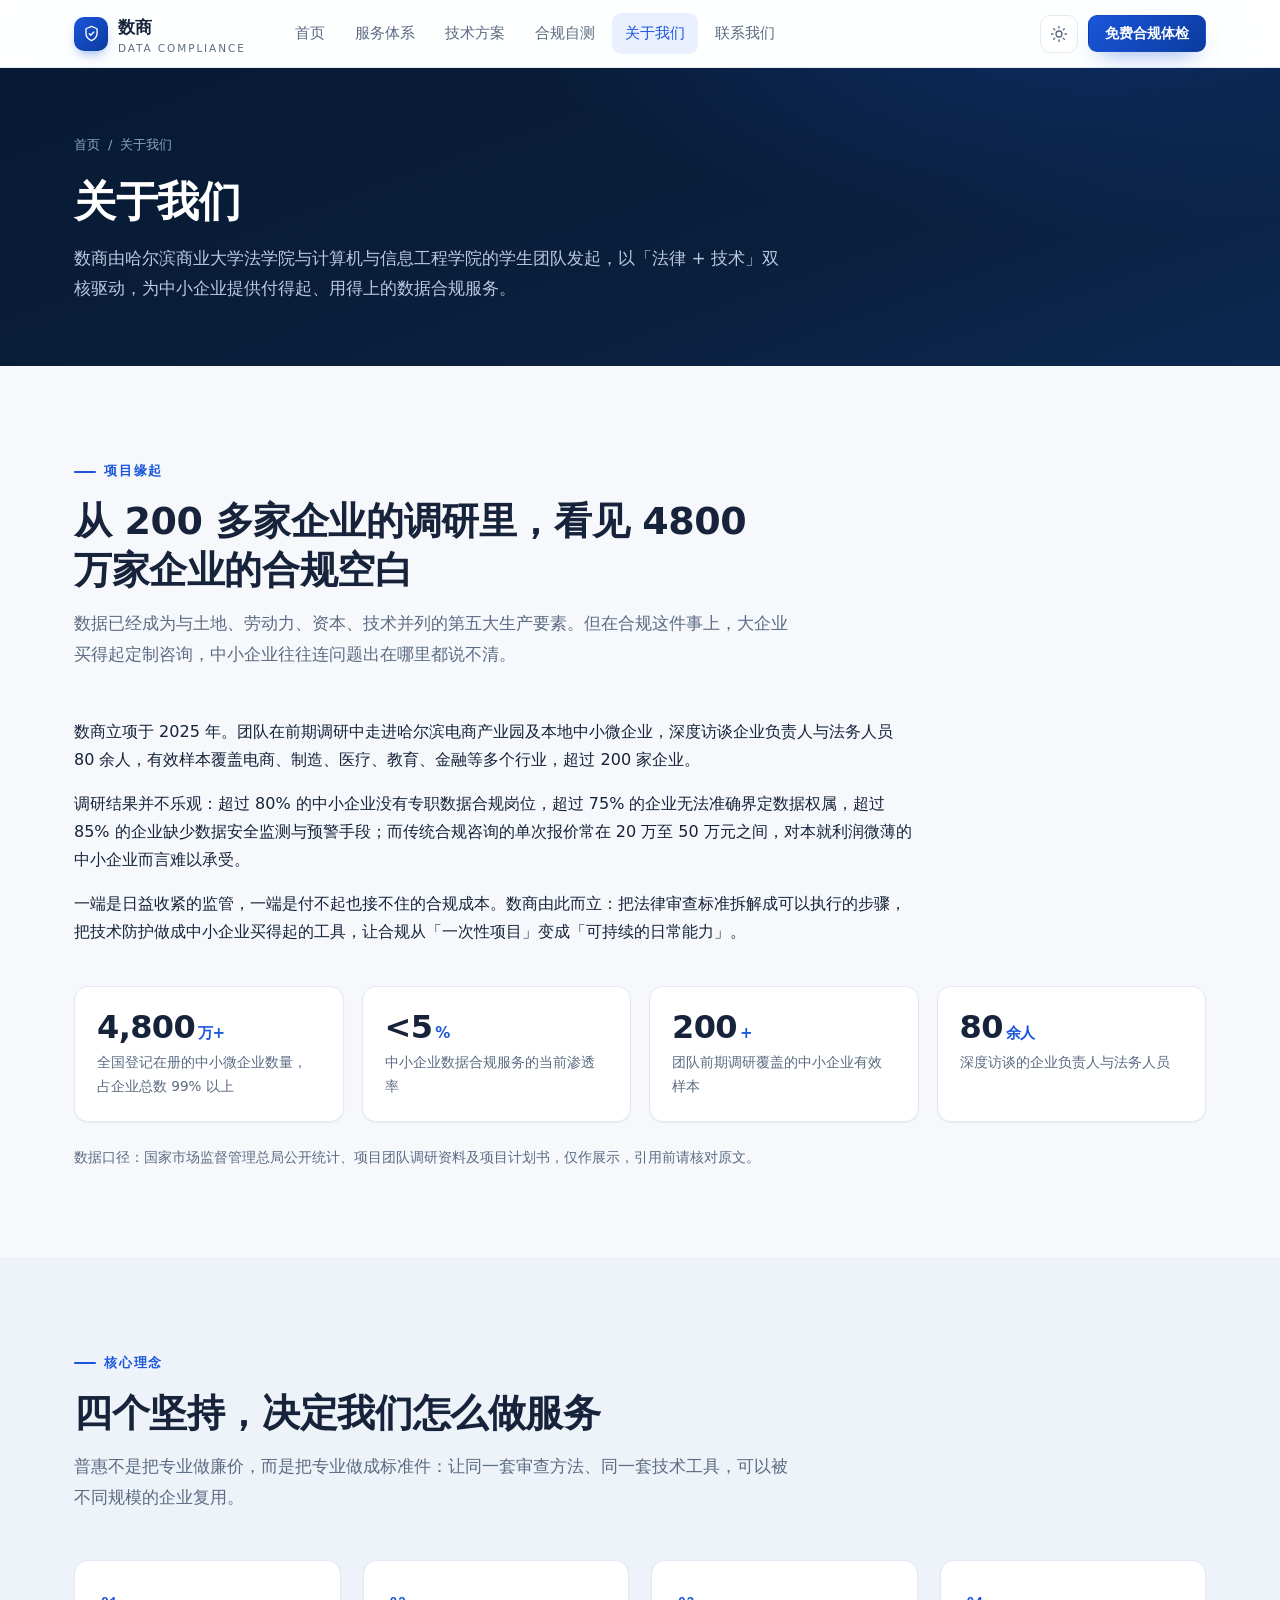
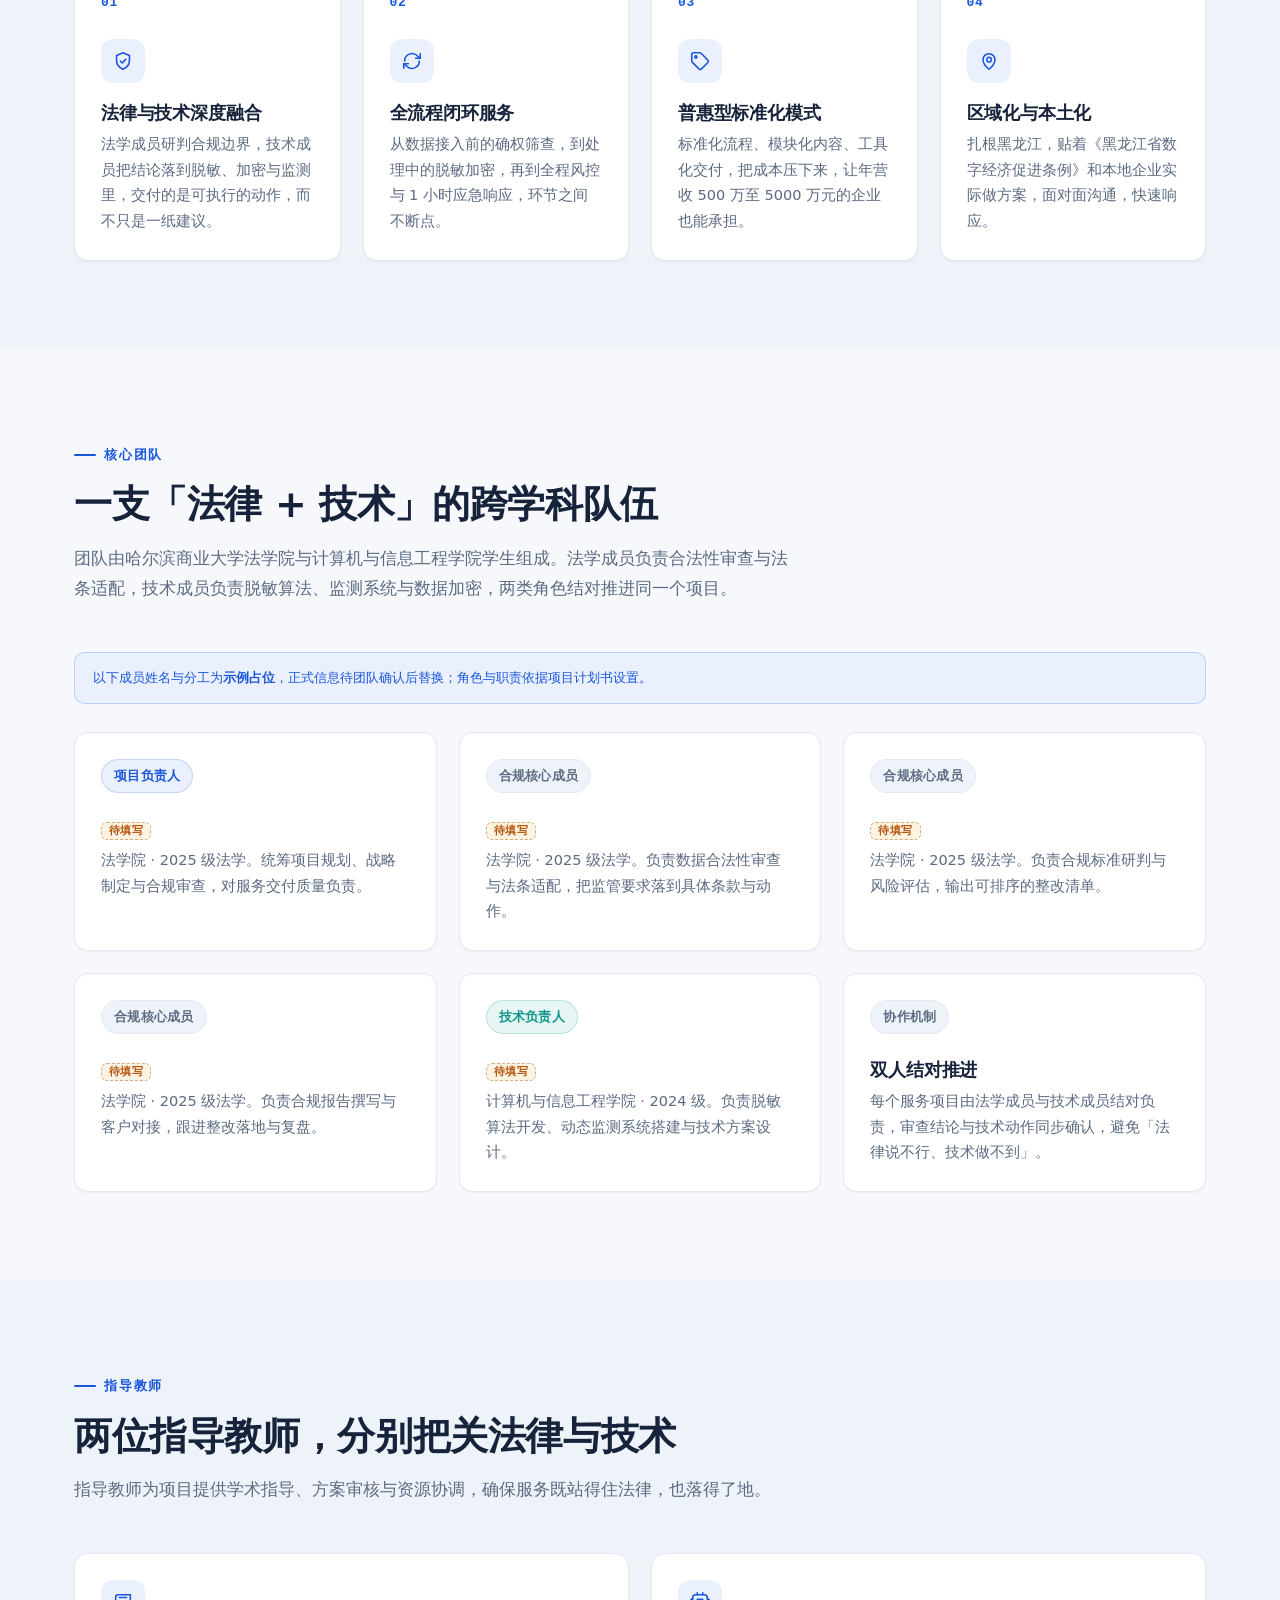
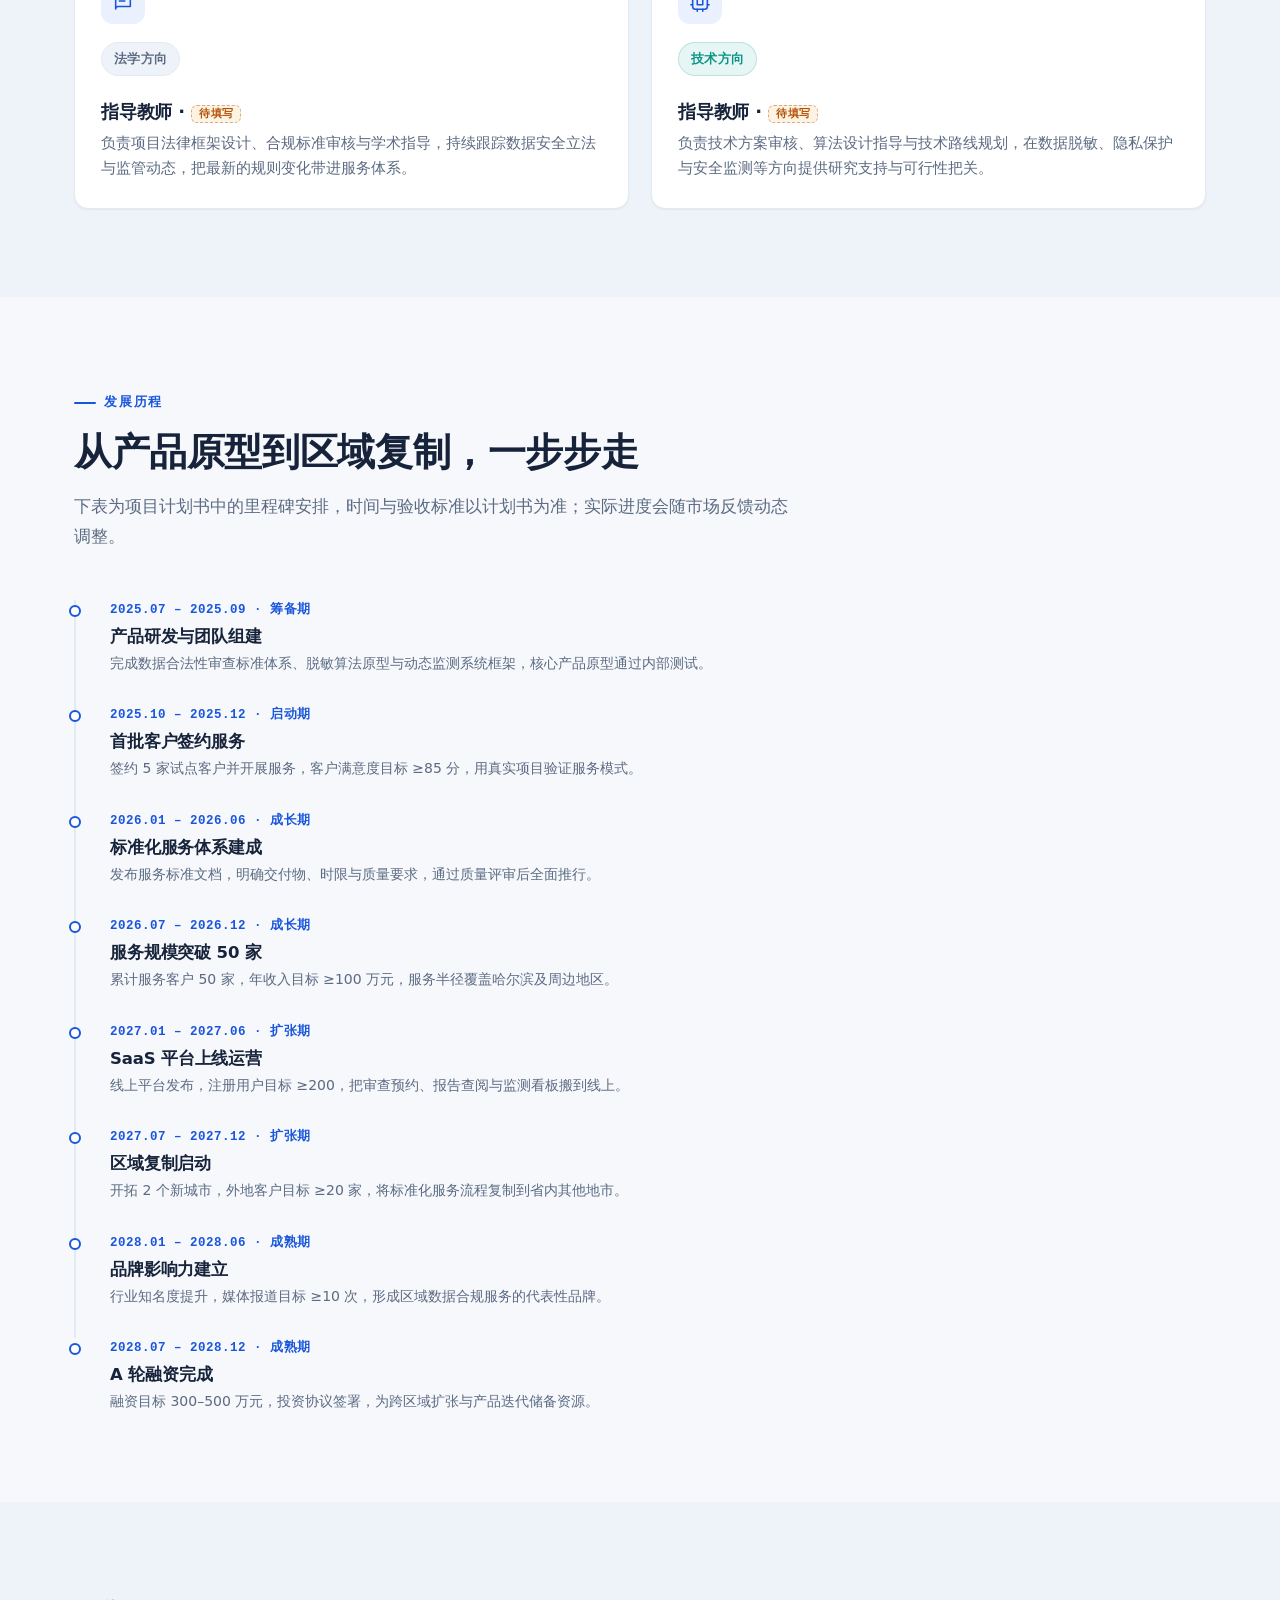
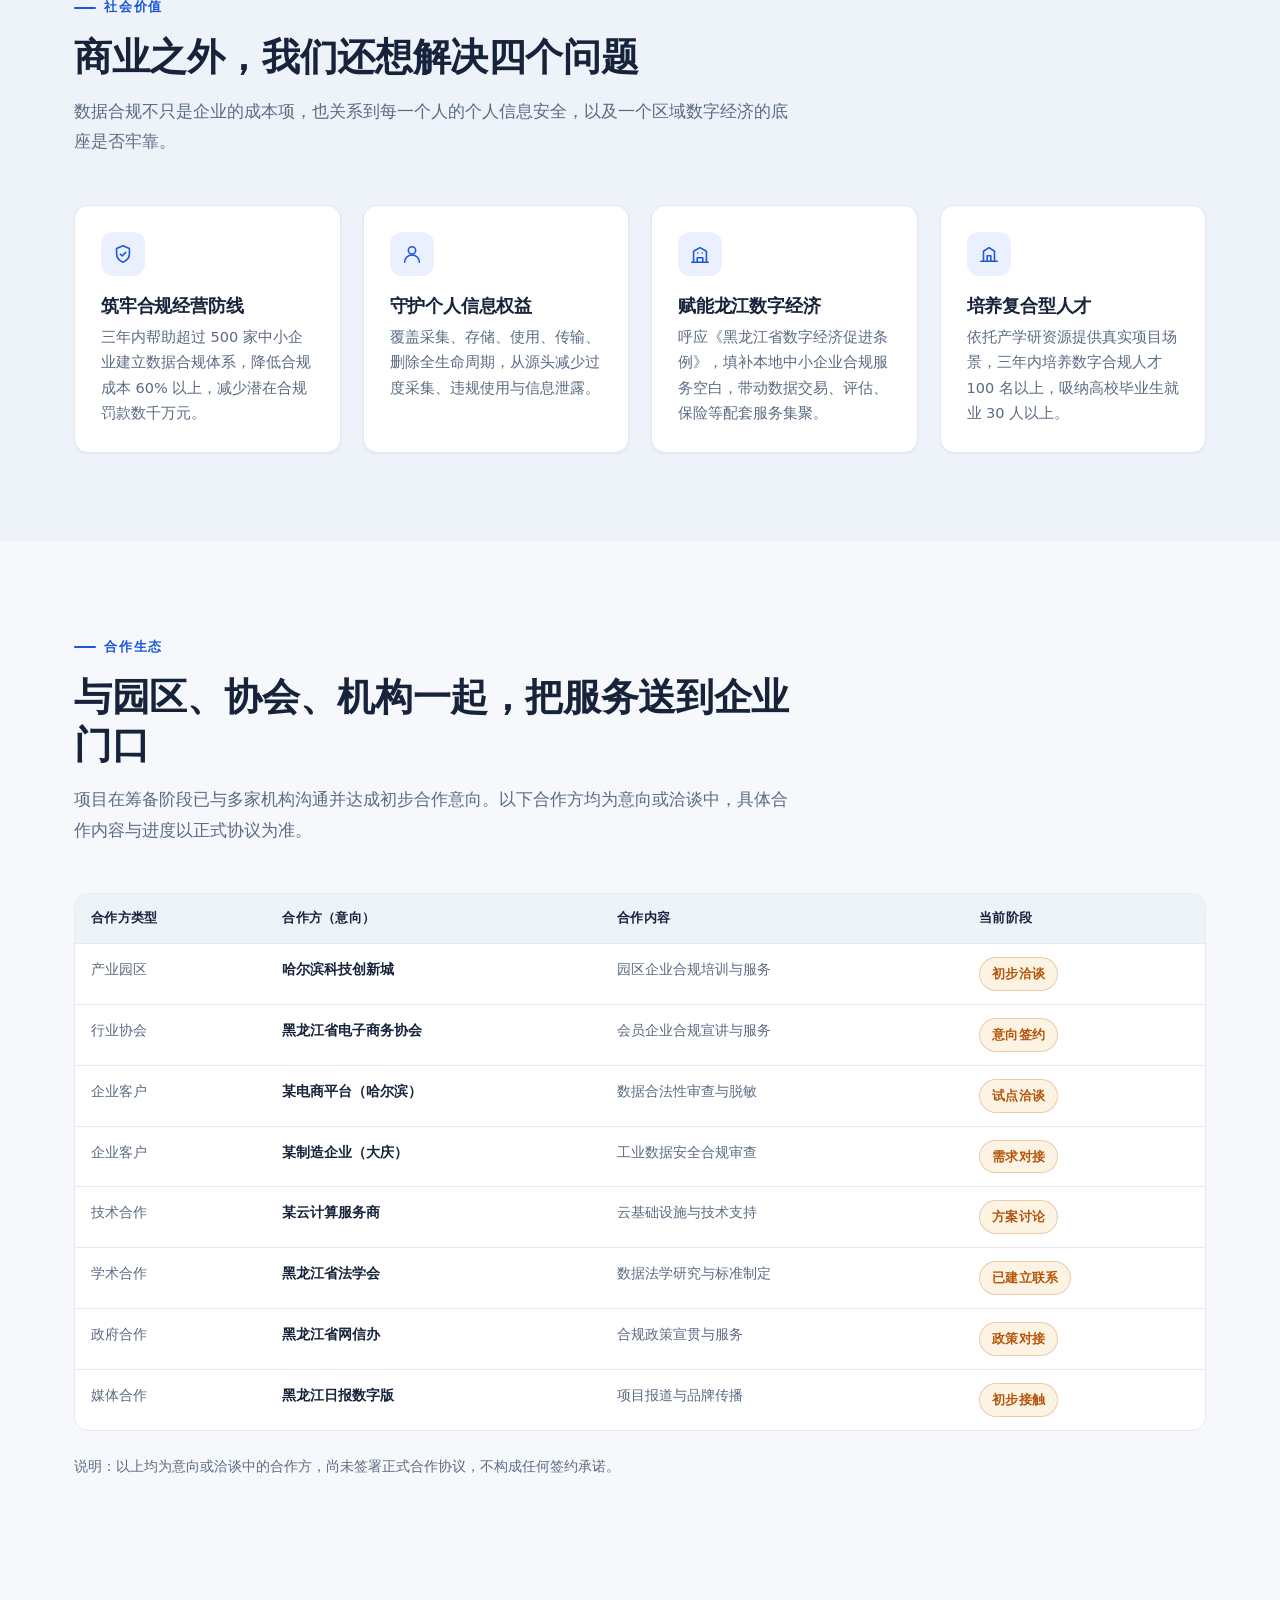
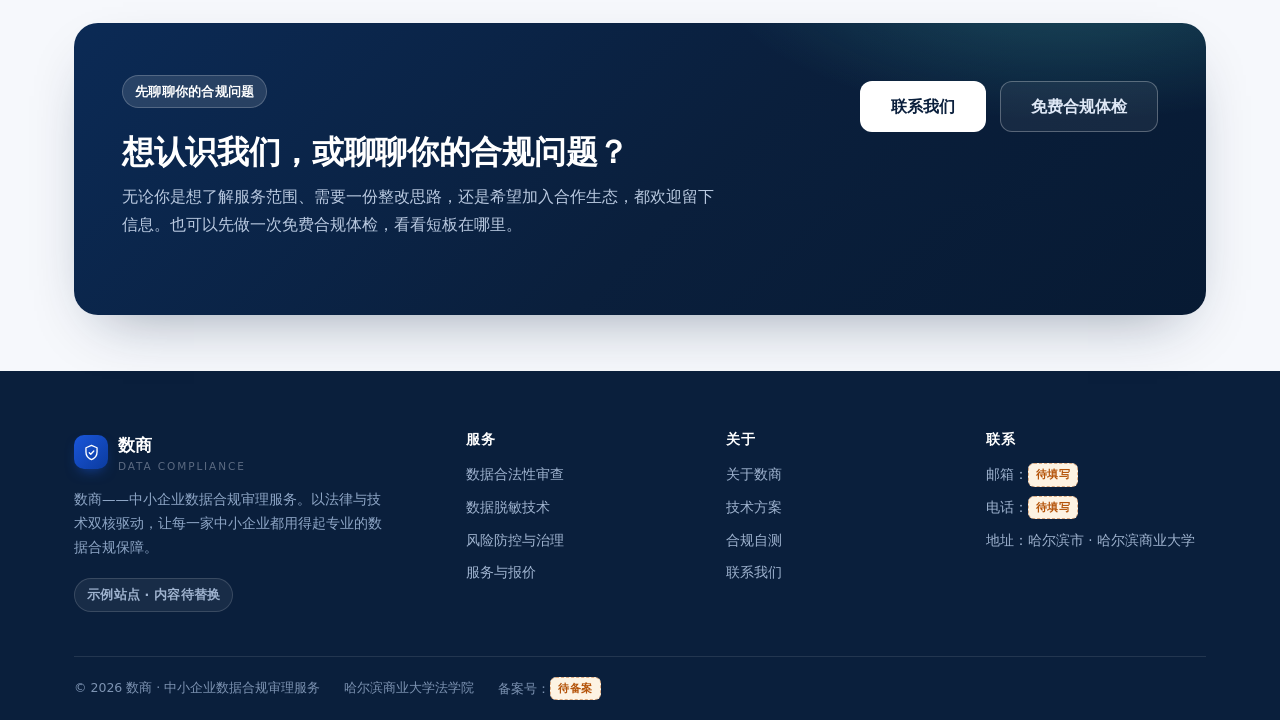
==== about.html @ 7f8d7008 "site: add 6-page official site (static, zero dependency)" ====
<!doctype html>
<html lang="zh-CN" data-theme="light">
<head>
  <meta charset="utf-8">
  <meta name="viewport" content="width=device-width, initial-scale=1">
  <title>关于我们 · 数商</title>
  <meta name="description" content="数商由哈尔滨商业大学法学院与计算机与信息工程学院学生团队发起，以法律+技术双核驱动，为中小企业提供普惠型数据合规服务。了解项目缘起、核心理念、团队、发展历程与社会价值。">
  <script>
    try {
      var t = localStorage.getItem("shushang-theme");
      document.documentElement.setAttribute("data-theme", t || (matchMedia("(prefers-color-scheme: dark)").matches ? "dark" : "light"));
    } catch (e) {}
  </script>
  <link rel="stylesheet" href="assets/css/style.css">
</head>
<body>

  <header class="header">
    <div class="container header-inner">
      <a class="brand" href="index.html" aria-label="数商首页">
        <span class="brand-mark" aria-hidden="true">
          <svg viewBox="0 0 24 24" fill="none" stroke="currentColor" stroke-width="1.7" stroke-linecap="round" stroke-linejoin="round">
            <path d="M12 3 5 6v5.5c0 4.3 2.9 7.9 7 9.5 4.1-1.6 7-5.2 7-9.5V6l-7-3Z"/>
            <path d="M9.2 12.2l1.9 1.9 3.8-3.9"/>
          </svg>
        </span>
        <span class="brand-text">数商<em>DATA COMPLIANCE</em></span>
      </a>

      <nav class="nav" aria-label="主导航">
        <a href="index.html">首页</a>
        <a href="services.html">服务体系</a>
        <a href="technology.html">技术方案</a>
        <a href="check.html">合规自测</a>
        <a href="about.html">关于我们</a>
        <a href="contact.html">联系我们</a>
      </nav>

      <div class="header-actions">
        <button class="icon-btn" type="button" data-theme-toggle aria-label="切换主题">
          <svg class="theme-sun" viewBox="0 0 24 24" fill="none" stroke="currentColor" stroke-width="1.8" stroke-linecap="round">
            <circle cx="12" cy="12" r="4"/><path d="M12 2v2M12 20v2M4.9 4.9l1.4 1.4M17.7 17.7l1.4 1.4M2 12h2M20 12h2M4.9 19.1l1.4-1.4M17.7 6.3l1.4-1.4"/>
          </svg>
          <svg class="theme-moon" viewBox="0 0 24 24" fill="none" stroke="currentColor" stroke-width="1.8" stroke-linecap="round" stroke-linejoin="round">
            <path d="M21 12.8A8.5 8.5 0 1 1 11.2 3a6.6 6.6 0 0 0 9.8 9.8Z"/>
          </svg>
        </button>
        <a class="btn btn--primary btn--sm" href="check.html">免费合规体检</a>
        <button class="icon-btn nav-toggle" type="button" data-nav-toggle aria-expanded="false" aria-label="打开菜单">
          <svg viewBox="0 0 24 24" fill="none" stroke="currentColor" stroke-width="1.8" stroke-linecap="round">
            <path d="M4 7h16M4 12h16M4 17h16"/>
          </svg>
        </button>
      </div>
    </div>
  </header>

  <main>
    <!-- 1. 页面头部 -->
    <section class="page-hero">
      <div class="container">
        <div class="breadcrumb"><a href="index.html">首页</a><span>/</span><span>关于我们</span></div>
        <h1>关于我们</h1>
        <p class="lead">数商由哈尔滨商业大学法学院与计算机与信息工程学院的学生团队发起，以「法律 + 技术」双核驱动，为中小企业提供付得起、用得上的数据合规服务。</p>
      </div>
    </section>

    <!-- 2. 项目缘起 -->
    <section class="section">
      <div class="container">
        <div class="section-head">
          <span class="eyebrow">项目缘起</span>
          <h2>从 200 多家企业的调研里，看见 4800 万家企业的合规空白</h2>
          <p class="lead">数据已经成为与土地、劳动力、资本、技术并列的第五大生产要素。但在合规这件事上，大企业买得起定制咨询，中小企业往往连问题出在哪里都说不清。</p>
        </div>
        <div style="max-width:840px;">
          <p>数商立项于 2025 年。团队在前期调研中走进哈尔滨电商产业园及本地中小微企业，深度访谈企业负责人与法务人员 80 余人，有效样本覆盖电商、制造、医疗、教育、金融等多个行业，超过 200 家企业。</p>
          <p>调研结果并不乐观：超过 80% 的中小企业没有专职数据合规岗位，超过 75% 的企业无法准确界定数据权属，超过 85% 的企业缺少数据安全监测与预警手段；而传统合规咨询的单次报价常在 20 万至 50 万元之间，对本就利润微薄的中小企业而言难以承受。</p>
          <p>一端是日益收紧的监管，一端是付不起也接不住的合规成本。数商由此而立：把法律审查标准拆解成可以执行的步骤，把技术防护做成中小企业买得起的工具，让合规从「一次性项目」变成「可持续的日常能力」。</p>
        </div>
        <div class="stat-grid mt-40">
          <div class="stat" data-reveal>
            <b>4,800<em>万+</em></b>
            <span>全国登记在册的中小微企业数量，占企业总数 99% 以上</span>
          </div>
          <div class="stat" data-reveal>
            <b>&lt;5<em>%</em></b>
            <span>中小企业数据合规服务的当前渗透率</span>
          </div>
          <div class="stat" data-reveal>
            <b>200<em>+</em></b>
            <span>团队前期调研覆盖的中小企业有效样本</span>
          </div>
          <div class="stat" data-reveal>
            <b>80<em>余人</em></b>
            <span>深度访谈的企业负责人与法务人员</span>
          </div>
        </div>
        <p class="text-sm text-muted mt-24 mb-0">数据口径：国家市场监督管理总局公开统计、项目团队调研资料及项目计划书，仅作展示，引用前请核对原文。</p>
      </div>
    </section>

    <!-- 3. 核心理念 -->
    <section class="section section--alt">
      <div class="container">
        <div class="section-head">
          <span class="eyebrow">核心理念</span>
          <h2>四个坚持，决定我们怎么做服务</h2>
          <p class="lead">普惠不是把专业做廉价，而是把专业做成标准件：让同一套审查方法、同一套技术工具，可以被不同规模的企业复用。</p>
        </div>
        <div class="grid grid--4">
          <article class="card card--hover" data-reveal>
            <span class="card-index">01</span>
            <div class="card-icon mt-24">
              <svg viewBox="0 0 24 24" fill="none" stroke="currentColor" stroke-width="1.7" stroke-linecap="round" stroke-linejoin="round">
                <path d="M12 3 5 6v5.5c0 4.3 2.9 7.9 7 9.5 4.1-1.6 7-5.2 7-9.5V6l-7-3Z"/>
                <path d="M9.2 12.2l1.9 1.9 3.8-3.9"/>
              </svg>
            </div>
            <h3>法律与技术深度融合</h3>
            <p>法学成员研判合规边界，技术成员把结论落到脱敏、加密与监测里，交付的是可执行的动作，而不只是一纸建议。</p>
          </article>
          <article class="card card--hover" data-reveal>
            <span class="card-index">02</span>
            <div class="card-icon mt-24">
              <svg viewBox="0 0 24 24" fill="none" stroke="currentColor" stroke-width="1.7" stroke-linecap="round" stroke-linejoin="round">
                <path d="M4 12a8 8 0 0 1 13.7-5.7L21 9"/>
                <path d="M21 4v5h-5"/>
                <path d="M20 12a8 8 0 0 1-13.7 5.7L3 15"/>
                <path d="M3 20v-5h5"/>
              </svg>
            </div>
            <h3>全流程闭环服务</h3>
            <p>从数据接入前的确权筛查，到处理中的脱敏加密，再到全程风控与 1 小时应急响应，环节之间不断点。</p>
          </article>
          <article class="card card--hover" data-reveal>
            <span class="card-index">03</span>
            <div class="card-icon mt-24">
              <svg viewBox="0 0 24 24" fill="none" stroke="currentColor" stroke-width="1.7" stroke-linecap="round" stroke-linejoin="round">
                <path d="M20.6 13.6 13.6 20.6a2 2 0 0 1-2.8 0l-7.4-7.4A2 2 0 0 1 3 11.8V5a2 2 0 0 1 2-2h6.8a2 2 0 0 1 1.4.6l7.4 7.4a2 2 0 0 1 0 2.6Z"/>
                <circle cx="7.5" cy="7.5" r="1.2"/>
              </svg>
            </div>
            <h3>普惠型标准化模式</h3>
            <p>标准化流程、模块化内容、工具化交付，把成本压下来，让年营收 500 万至 5000 万元的企业也能承担。</p>
          </article>
          <article class="card card--hover" data-reveal>
            <span class="card-index">04</span>
            <div class="card-icon mt-24">
              <svg viewBox="0 0 24 24" fill="none" stroke="currentColor" stroke-width="1.7" stroke-linecap="round" stroke-linejoin="round">
                <path d="M12 21s-6.5-5.4-6.5-10.5a6.5 6.5 0 0 1 13 0C18.5 15.6 12 21 12 21Z"/>
                <circle cx="12" cy="10.5" r="2.5"/>
              </svg>
            </div>
            <h3>区域化与本土化</h3>
            <p>扎根黑龙江，贴着《黑龙江省数字经济促进条例》和本地企业实际做方案，面对面沟通，快速响应。</p>
          </article>
        </div>
      </div>
    </section>

    <!-- 4. 核心团队 -->
    <section class="section">
      <div class="container">
        <div class="section-head">
          <span class="eyebrow">核心团队</span>
          <h2>一支「法律 + 技术」的跨学科队伍</h2>
          <p class="lead">团队由哈尔滨商业大学法学院与计算机与信息工程学院学生组成。法学成员负责合法性审查与法条适配，技术成员负责脱敏算法、监测系统与数据加密，两类角色结对推进同一个项目。</p>
        </div>
        <p class="notice notice--info mb-0" style="margin-bottom:28px;">以下成员姓名与分工为<strong>示例占位</strong>，正式信息待团队确认后替换；角色与职责依据项目计划书设置。</p>
        <div class="grid grid--3">
          <article class="card card--hover" data-reveal>
            <span class="badge">项目负责人</span>
            <h3 class="mt-24"><span class="placeholder">待填写</span></h3>
            <p>法学院 · 2025 级法学。统筹项目规划、战略制定与合规审查，对服务交付质量负责。</p>
          </article>
          <article class="card card--hover" data-reveal>
            <span class="badge badge--muted">合规核心成员</span>
            <h3 class="mt-24"><span class="placeholder">待填写</span></h3>
            <p>法学院 · 2025 级法学。负责数据合法性审查与法条适配，把监管要求落到具体条款与动作。</p>
          </article>
          <article class="card card--hover" data-reveal>
            <span class="badge badge--muted">合规核心成员</span>
            <h3 class="mt-24"><span class="placeholder">待填写</span></h3>
            <p>法学院 · 2025 级法学。负责合规标准研判与风险评估，输出可排序的整改清单。</p>
          </article>
          <article class="card card--hover" data-reveal>
            <span class="badge badge--muted">合规核心成员</span>
            <h3 class="mt-24"><span class="placeholder">待填写</span></h3>
            <p>法学院 · 2025 级法学。负责合规报告撰写与客户对接，跟进整改落地与复盘。</p>
          </article>
          <article class="card card--hover" data-reveal>
            <span class="badge badge--teal">技术负责人</span>
            <h3 class="mt-24"><span class="placeholder">待填写</span></h3>
            <p>计算机与信息工程学院 · 2024 级。负责脱敏算法开发、动态监测系统搭建与技术方案设计。</p>
          </article>
          <article class="card card--hover" data-reveal>
            <span class="badge badge--muted">协作机制</span>
            <h3 class="mt-24">双人结对推进</h3>
            <p>每个服务项目由法学成员与技术成员结对负责，审查结论与技术动作同步确认，避免「法律说不行、技术做不到」。</p>
          </article>
        </div>
      </div>
    </section>

    <!-- 5. 指导教师 -->
    <section class="section section--alt">
      <div class="container">
        <div class="section-head">
          <span class="eyebrow">指导教师</span>
          <h2>两位指导教师，分别把关法律与技术</h2>
          <p class="lead">指导教师为项目提供学术指导、方案审核与资源协调，确保服务既站得住法律，也落得了地。</p>
        </div>
        <div class="grid grid--2">
          <article class="card" data-reveal>
            <div class="card-icon">
              <svg viewBox="0 0 24 24" fill="none" stroke="currentColor" stroke-width="1.7" stroke-linecap="round" stroke-linejoin="round">
                <path d="M4 19.5A2.5 2.5 0 0 1 6.5 17H20V4H6.5A2.5 2.5 0 0 0 4 6.5v13Z"/>
                <path d="M8 7h8M8 11h6"/>
              </svg>
            </div>
            <span class="badge badge--muted">法学方向</span>
            <h3 class="mt-24">指导教师 · <span class="placeholder">待填写</span></h3>
            <p>负责项目法律框架设计、合规标准审核与学术指导，持续跟踪数据安全立法与监管动态，把最新的规则变化带进服务体系。</p>
          </article>
          <article class="card" data-reveal>
            <div class="card-icon">
              <svg viewBox="0 0 24 24" fill="none" stroke="currentColor" stroke-width="1.7" stroke-linecap="round" stroke-linejoin="round">
                <rect x="4" y="4" width="16" height="16" rx="3"/>
                <path d="M9 9h6v6H9z"/>
                <path d="M9 2v2M15 2v2M9 20v2M15 20v2M2 9h2M2 15h2M20 9h2M20 15h2"/>
              </svg>
            </div>
            <span class="badge badge--teal">技术方向</span>
            <h3 class="mt-24">指导教师 · <span class="placeholder">待填写</span></h3>
            <p>负责技术方案审核、算法设计指导与技术路线规划，在数据脱敏、隐私保护与安全监测等方向提供研究支持与可行性把关。</p>
          </article>
        </div>
      </div>
    </section>

    <!-- 6. 发展历程 -->
    <section class="section">
      <div class="container">
        <div class="section-head">
          <span class="eyebrow">发展历程</span>
          <h2>从产品原型到区域复制，一步步走</h2>
          <p class="lead">下表为项目计划书中的里程碑安排，时间与验收标准以计划书为准；实际进度会随市场反馈动态调整。</p>
        </div>
        <div class="timeline">
          <div class="timeline-item" data-reveal>
            <span class="timeline-date">2025.07 – 2025.09 · 筹备期</span>
            <h3>产品研发与团队组建</h3>
            <p>完成数据合法性审查标准体系、脱敏算法原型与动态监测系统框架，核心产品原型通过内部测试。</p>
          </div>
          <div class="timeline-item" data-reveal>
            <span class="timeline-date">2025.10 – 2025.12 · 启动期</span>
            <h3>首批客户签约服务</h3>
            <p>签约 5 家试点客户并开展服务，客户满意度目标 ≥85 分，用真实项目验证服务模式。</p>
          </div>
          <div class="timeline-item" data-reveal>
            <span class="timeline-date">2026.01 – 2026.06 · 成长期</span>
            <h3>标准化服务体系建成</h3>
            <p>发布服务标准文档，明确交付物、时限与质量要求，通过质量评审后全面推行。</p>
          </div>
          <div class="timeline-item" data-reveal>
            <span class="timeline-date">2026.07 – 2026.12 · 成长期</span>
            <h3>服务规模突破 50 家</h3>
            <p>累计服务客户 50 家，年收入目标 ≥100 万元，服务半径覆盖哈尔滨及周边地区。</p>
          </div>
          <div class="timeline-item" data-reveal>
            <span class="timeline-date">2027.01 – 2027.06 · 扩张期</span>
            <h3>SaaS 平台上线运营</h3>
            <p>线上平台发布，注册用户目标 ≥200，把审查预约、报告查阅与监测看板搬到线上。</p>
          </div>
          <div class="timeline-item" data-reveal>
            <span class="timeline-date">2027.07 – 2027.12 · 扩张期</span>
            <h3>区域复制启动</h3>
            <p>开拓 2 个新城市，外地客户目标 ≥20 家，将标准化服务流程复制到省内其他地市。</p>
          </div>
          <div class="timeline-item" data-reveal>
            <span class="timeline-date">2028.01 – 2028.06 · 成熟期</span>
            <h3>品牌影响力建立</h3>
            <p>行业知名度提升，媒体报道目标 ≥10 次，形成区域数据合规服务的代表性品牌。</p>
          </div>
          <div class="timeline-item" data-reveal>
            <span class="timeline-date">2028.07 – 2028.12 · 成熟期</span>
            <h3>A 轮融资完成</h3>
            <p>融资目标 300–500 万元，投资协议签署，为跨区域扩张与产品迭代储备资源。</p>
          </div>
        </div>
      </div>
    </section>

    <!-- 7. 社会价值 -->
    <section class="section section--alt">
      <div class="container">
        <div class="section-head">
          <span class="eyebrow">社会价值</span>
          <h2>商业之外，我们还想解决四个问题</h2>
          <p class="lead">数据合规不只是企业的成本项，也关系到每一个人的个人信息安全，以及一个区域数字经济的底座是否牢靠。</p>
        </div>
        <div class="grid grid--4">
          <article class="card card--hover" data-reveal>
            <div class="card-icon">
              <svg viewBox="0 0 24 24" fill="none" stroke="currentColor" stroke-width="1.7" stroke-linecap="round" stroke-linejoin="round">
                <path d="M12 3 5 6v5.5c0 4.3 2.9 7.9 7 9.5 4.1-1.6 7-5.2 7-9.5V6l-7-3Z"/>
                <path d="M9.2 12.2l1.9 1.9 3.8-3.9"/>
              </svg>
            </div>
            <h3>筑牢合规经营防线</h3>
            <p>三年内帮助超过 500 家中小企业建立数据合规体系，降低合规成本 60% 以上，减少潜在合规罚款数千万元。</p>
          </article>
          <article class="card card--hover" data-reveal>
            <div class="card-icon">
              <svg viewBox="0 0 24 24" fill="none" stroke="currentColor" stroke-width="1.7" stroke-linecap="round" stroke-linejoin="round">
                <circle cx="12" cy="8" r="4"/>
                <path d="M4 21a8 8 0 0 1 16 0"/>
              </svg>
            </div>
            <h3>守护个人信息权益</h3>
            <p>覆盖采集、存储、使用、传输、删除全生命周期，从源头减少过度采集、违规使用与信息泄露。</p>
          </article>
          <article class="card card--hover" data-reveal>
            <div class="card-icon">
              <svg viewBox="0 0 24 24" fill="none" stroke="currentColor" stroke-width="1.7" stroke-linecap="round" stroke-linejoin="round">
                <path d="M3 21h18M5 21V9l7-4 7 4v12M9 21v-5h6v5"/>
                <path d="M9.5 11h.01M14.5 11h.01"/>
              </svg>
            </div>
            <h3>赋能龙江数字经济</h3>
            <p>呼应《黑龙江省数字经济促进条例》，填补本地中小企业合规服务空白，带动数据交易、评估、保险等配套服务集聚。</p>
          </article>
          <article class="card card--hover" data-reveal>
            <div class="card-icon">
              <svg viewBox="0 0 24 24" fill="none" stroke="currentColor" stroke-width="1.7" stroke-linecap="round" stroke-linejoin="round">
                <path d="M3 20h18"/>
                <path d="M6 20V9l6-4 6 4v11"/>
                <path d="M10 20v-6h4v6"/>
              </svg>
            </div>
            <h3>培养复合型人才</h3>
            <p>依托产学研资源提供真实项目场景，三年内培养数字合规人才 100 名以上，吸纳高校毕业生就业 30 人以上。</p>
          </article>
        </div>
      </div>
    </section>

    <!-- 8. 合作生态 -->
    <section class="section">
      <div class="container">
        <div class="section-head">
          <span class="eyebrow">合作生态</span>
          <h2>与园区、协会、机构一起，把服务送到企业门口</h2>
          <p class="lead">项目在筹备阶段已与多家机构沟通并达成初步合作意向。以下合作方均为意向或洽谈中，具体合作内容与进度以正式协议为准。</p>
        </div>
        <div class="table-wrap">
          <table>
            <thead>
              <tr>
                <th scope="col">合作方类型</th>
                <th scope="col">合作方（意向）</th>
                <th scope="col">合作内容</th>
                <th scope="col">当前阶段</th>
              </tr>
            </thead>
            <tbody>
              <tr>
                <td>产业园区</td>
                <td><strong>哈尔滨科技创新城</strong></td>
                <td>园区企业合规培训与服务</td>
                <td><span class="badge badge--warn">初步洽谈</span></td>
              </tr>
              <tr>
                <td>行业协会</td>
                <td><strong>黑龙江省电子商务协会</strong></td>
                <td>会员企业合规宣讲与服务</td>
                <td><span class="badge badge--warn">意向签约</span></td>
              </tr>
              <tr>
                <td>企业客户</td>
                <td><strong>某电商平台（哈尔滨）</strong></td>
                <td>数据合法性审查与脱敏</td>
                <td><span class="badge badge--warn">试点洽谈</span></td>
              </tr>
              <tr>
                <td>企业客户</td>
                <td><strong>某制造企业（大庆）</strong></td>
                <td>工业数据安全合规审查</td>
                <td><span class="badge badge--warn">需求对接</span></td>
              </tr>
              <tr>
                <td>技术合作</td>
                <td><strong>某云计算服务商</strong></td>
                <td>云基础设施与技术支持</td>
                <td><span class="badge badge--warn">方案讨论</span></td>
              </tr>
              <tr>
                <td>学术合作</td>
                <td><strong>黑龙江省法学会</strong></td>
                <td>数据法学研究与标准制定</td>
                <td><span class="badge badge--warn">已建立联系</span></td>
              </tr>
              <tr>
                <td>政府合作</td>
                <td><strong>黑龙江省网信办</strong></td>
                <td>合规政策宣贯与服务</td>
                <td><span class="badge badge--warn">政策对接</span></td>
              </tr>
              <tr>
                <td>媒体合作</td>
                <td><strong>黑龙江日报数字版</strong></td>
                <td>项目报道与品牌传播</td>
                <td><span class="badge badge--warn">初步接触</span></td>
              </tr>
            </tbody>
          </table>
        </div>
        <p class="text-sm text-muted mt-24 mb-0">说明：以上均为意向或洽谈中的合作方，尚未签署正式合作协议，不构成任何签约承诺。</p>
      </div>
    </section>

    <!-- 9. CTA -->
    <section class="section section--tight">
      <div class="container">
        <div class="cta-band" data-reveal>
          <div class="row" style="justify-content:space-between;align-items:flex-start;gap:32px;">
            <div style="max-width:600px;">
              <span class="badge" style="background:rgba(255,255,255,.12);border-color:rgba(255,255,255,.2);color:#fff;">先聊聊你的合规问题</span>
              <h2 class="mt-24">想认识我们，或聊聊你的合规问题？</h2>
              <p>无论你是想了解服务范围、需要一份整改思路，还是希望加入合作生态，都欢迎留下信息。也可以先做一次免费合规体检，看看短板在哪里。</p>
            </div>
            <div class="row" style="padding-top:6px;">
              <a class="btn btn--light btn--lg" href="contact.html">联系我们</a>
              <a class="btn btn--ghost-light btn--lg" href="check.html">免费合规体检</a>
            </div>
          </div>
        </div>
      </div>
    </section>
  </main>

  <footer class="footer">
    <div class="container">
      <div class="footer-grid">
        <div>
          <a class="brand" href="index.html">
            <span class="brand-mark" aria-hidden="true">
              <svg viewBox="0 0 24 24" fill="none" stroke="currentColor" stroke-width="1.7" stroke-linecap="round" stroke-linejoin="round">
                <path d="M12 3 5 6v5.5c0 4.3 2.9 7.9 7 9.5 4.1-1.6 7-5.2 7-9.5V6l-7-3Z"/>
                <path d="M9.2 12.2l1.9 1.9 3.8-3.9"/>
              </svg>
            </span>
            <span class="brand-text">数商<em>DATA COMPLIANCE</em></span>
          </a>
          <p class="footer-desc">数商——中小企业数据合规审理服务。以法律与技术双核驱动，让每一家中小企业都用得起专业的数据合规保障。</p>
          <span class="badge badge--muted" style="background:rgba(255,255,255,.06);border-color:rgba(255,255,255,.14);color:#9fb3cf;">示例站点 · 内容待替换</span>
        </div>
        <div>
          <h4>服务</h4>
          <div class="footer-links">
            <a href="services.html#review">数据合法性审查</a>
            <a href="services.html#masking">数据脱敏技术</a>
            <a href="services.html#risk">风险防控与治理</a>
            <a href="services.html#pricing">服务与报价</a>
          </div>
        </div>
        <div>
          <h4>关于</h4>
          <div class="footer-links">
            <a href="about.html">关于数商</a>
            <a href="technology.html">技术方案</a>
            <a href="check.html">合规自测</a>
            <a href="contact.html">联系我们</a>
          </div>
        </div>
        <div>
          <h4>联系</h4>
          <div class="footer-links">
            <span>邮箱：<span class="placeholder">待填写</span></span>
            <span>电话：<span class="placeholder">待填写</span></span>
            <span>地址：哈尔滨市 · 哈尔滨商业大学</span>
          </div>
        </div>
      </div>
      <div class="footer-bottom">
        <span>© <span data-year>2026</span> 数商 · 中小企业数据合规审理服务</span>
        <span>哈尔滨商业大学法学院</span>
        <span>备案号：<span class="placeholder">待备案</span></span>
      </div>
    </div>
  </footer>

  <script src="assets/js/main.js" defer></script>
</body>
</html>
---- assets/css/style.css ----
/* ==========================================================================
   数商 · 中小企业数据合规审理服务 —— 站点样式
   设计系统：颜色 / 字号 / 间距 / 组件
   ========================================================================== */

/* ---------- 1. 设计令牌 ---------- */
:root {
  /* 品牌色 */
  --navy: #0a1f3c;
  --navy-2: #0f2a4f;
  --blue: #1a56db;
  --blue-strong: #1243b0;
  --blue-soft: #eaf0fe;
  --teal: #0d9488;
  --teal-soft: #e6f6f4;

  /* 中性色（浅色主题） */
  --bg: #f6f8fc;
  --surface: #ffffff;
  --surface-2: #eef3fa;
  --text: #16233a;
  --muted: #5c6b82;
  --border: #e3eaf4;
  --border-strong: #cfd9e8;

  /* 功能色 */
  --ok: #0f766e;
  --ok-soft: #e7f6f2;
  --warn: #b45309;
  --warn-soft: #fdf3e3;
  --danger: #b91c1c;
  --danger-soft: #fdeeee;

  /* 版式 */
  --font-sans: "PingFang SC", "Hiragino Sans GB", "Microsoft YaHei",
    "Segoe UI", system-ui, -apple-system, "Helvetica Neue", Arial, sans-serif;
  --font-mono: ui-monospace, "SFMono-Regular", "Cascadia Code", Menlo, Consolas,
    "Courier New", monospace;

  /* 尺寸 */
  --container: 1180px;
  --radius-lg: 20px;
  --radius: 14px;
  --radius-sm: 10px;
  --shadow-sm: 0 1px 2px rgba(10, 31, 60, 0.06);
  --shadow: 0 2px 4px rgba(10, 31, 60, 0.04), 0 14px 34px -18px rgba(10, 31, 60, 0.28);
  --shadow-lg: 0 24px 60px -28px rgba(10, 31, 60, 0.45);

  --header-h: 68px;
  --ease: cubic-bezier(0.22, 0.61, 0.36, 1);
}

/* 深色主题 */
html[data-theme="dark"] {
  --navy: #081729;
  --navy-2: #0d2340;
  --blue: #6d9bff;
  --blue-strong: #8fb4ff;
  --blue-soft: #15294a;
  --teal: #2dd4bf;
  --teal-soft: #0f2f2c;

  --bg: #081120;
  --surface: #0e1a2e;
  --surface-2: #12233c;
  --text: #e6edf9;
  --muted: #9aabc4;
  --border: #1d2f4a;
  --border-strong: #2a4160;

  --ok: #4ade9f;
  --ok-soft: #0d2b25;
  --warn: #fbbf24;
  --warn-soft: #2a2210;
  --danger: #f87171;
  --danger-soft: #2c1418;

  --shadow-sm: 0 1px 2px rgba(0, 0, 0, 0.3);
  --shadow: 0 2px 4px rgba(0, 0, 0, 0.25), 0 18px 40px -20px rgba(0, 0, 0, 0.7);
  --shadow-lg: 0 28px 64px -30px rgba(0, 0, 0, 0.85);

  color-scheme: dark;
}

/* ---------- 2. 基础重置 ---------- */
*,
*::before,
*::after {
  box-sizing: border-box;
}

html {
  -webkit-text-size-adjust: 100%;
  scroll-behavior: smooth;
  scroll-padding-top: calc(var(--header-h) + 16px);
}

body {
  margin: 0;
  font-family: var(--font-sans);
  font-size: 16px;
  line-height: 1.75;
  color: var(--text);
  background: var(--bg);
  -webkit-font-smoothing: antialiased;
  text-rendering: optimizeLegibility;
}

img,
svg {
  display: block;
  max-width: 100%;
}

a {
  color: var(--blue);
  text-decoration: none;
  transition: color 0.18s var(--ease);
}

a:hover {
  color: var(--blue-strong);
}

h1,
h2,
h3,
h4 {
  margin: 0 0 0.5em;
  line-height: 1.28;
  font-weight: 700;
  letter-spacing: -0.01em;
  color: var(--text);
}

p {
  margin: 0 0 1em;
}

ul,
ol {
  margin: 0 0 1em;
  padding-left: 1.25em;
}

li {
  margin: 0.35em 0;
}

strong {
  font-weight: 650;
}

:focus-visible {
  outline: 2px solid var(--blue);
  outline-offset: 3px;
  border-radius: 4px;
}

::selection {
  background: var(--blue);
  color: #fff;
}

/* ---------- 3. 布局 ---------- */
.container {
  width: 100%;
  max-width: var(--container);
  margin: 0 auto;
  padding: 0 24px;
}

.section {
  padding: 88px 0;
}

.section--tight {
  padding: 56px 0;
}

.section--alt {
  background: var(--surface-2);
}

.section--dark {
  background: var(--navy);
  color: #dfe8f6;
}

.section--dark h2,
.section--dark h3 {
  color: #fff;
}

.section--dark .lead,
.section--dark p {
  color: #b9c9e0;
}

/* 深色区块内嵌的浅色卡片：恢复卡片自身的文字颜色，避免白底白字 */
.section--dark .card h3,
.section--dark .card h4,
.section--dark .step h3 {
  color: var(--text);
}

.section--dark .card p,
.section--dark .step p {
  color: var(--muted);
}

.section--dark .step {
  background: var(--surface);
}

.section-head {
  max-width: 720px;
  margin-bottom: 48px;
}

.section-head--center {
  margin-left: auto;
  margin-right: auto;
  text-align: center;
}

.eyebrow {
  display: inline-flex;
  align-items: center;
  gap: 8px;
  margin-bottom: 14px;
  font-size: 13px;
  font-weight: 650;
  letter-spacing: 0.14em;
  text-transform: uppercase;
  color: var(--blue);
}

.eyebrow::before {
  content: "";
  width: 22px;
  height: 2px;
  background: currentColor;
  border-radius: 2px;
}

.section-head h2 {
  font-size: clamp(26px, 3.2vw, 38px);
  margin-bottom: 14px;
}

.lead {
  font-size: 17px;
  line-height: 1.8;
  color: var(--muted);
  margin: 0;
}

.section--dark .lead {
  color: #b9c9e0;
}

.grid {
  display: grid;
  gap: 22px;
}

.grid--2 {
  grid-template-columns: repeat(2, minmax(0, 1fr));
}

.grid--3 {
  grid-template-columns: repeat(3, minmax(0, 1fr));
}

.grid--4 {
  grid-template-columns: repeat(4, minmax(0, 1fr));
}

.stack {
  display: flex;
  flex-direction: column;
  gap: 16px;
}

.row {
  display: flex;
  align-items: center;
  gap: 12px;
  flex-wrap: wrap;
}

.spacer {
  flex: 1;
}

/* ---------- 4. 头部导航 ---------- */
.header {
  position: sticky;
  top: 0;
  z-index: 60;
  height: var(--header-h);
  background: color-mix(in srgb, var(--surface) 88%, transparent);
  backdrop-filter: saturate(180%) blur(14px);
  -webkit-backdrop-filter: saturate(180%) blur(14px);
  border-bottom: 1px solid var(--border);
  transition: box-shadow 0.2s var(--ease);
}

.header.is-scrolled {
  box-shadow: var(--shadow-sm);
}

.header-inner {
  display: flex;
  align-items: center;
  gap: 28px;
  height: 100%;
}

.brand {
  display: inline-flex;
  align-items: center;
  gap: 10px;
  color: var(--text);
  font-weight: 750;
  font-size: 17px;
  letter-spacing: 0.02em;
  flex-shrink: 0;
}

.brand:hover {
  color: var(--text);
}

.brand-mark {
  width: 34px;
  height: 34px;
  border-radius: 10px;
  display: grid;
  place-items: center;
  color: #fff;
  background: linear-gradient(135deg, var(--blue) 0%, #0b3b9e 100%);
  box-shadow: 0 6px 14px -6px rgba(26, 86, 219, 0.7);
  flex-shrink: 0;
}

.brand-mark svg {
  width: 19px;
  height: 19px;
}

.brand-text em {
  display: block;
  font-style: normal;
  font-size: 10.5px;
  font-weight: 500;
  letter-spacing: 0.18em;
  color: var(--muted);
  line-height: 1.2;
  margin-top: -1px;
}

.nav {
  display: flex;
  align-items: center;
  gap: 4px;
  margin-left: 8px;
}

.nav a {
  padding: 8px 13px;
  border-radius: 9px;
  font-size: 14.5px;
  font-weight: 550;
  color: var(--muted);
  white-space: nowrap;
}

.nav a:hover {
  color: var(--text);
  background: var(--surface-2);
}

.nav a.is-active {
  color: var(--blue);
  background: var(--blue-soft);
}

.header-actions {
  display: flex;
  align-items: center;
  gap: 10px;
  margin-left: auto;
}

.icon-btn {
  width: 38px;
  height: 38px;
  display: grid;
  place-items: center;
  border: 1px solid var(--border);
  border-radius: 10px;
  background: var(--surface);
  color: var(--muted);
  cursor: pointer;
  transition: all 0.18s var(--ease);
}

.icon-btn:hover {
  color: var(--text);
  border-color: var(--border-strong);
}

.icon-btn svg {
  width: 18px;
  height: 18px;
}

html[data-theme="dark"] .theme-sun,
html[data-theme="light"] .theme-moon {
  display: none;
}

html[data-theme="dark"] .theme-moon,
html[data-theme="light"] .theme-sun {
  display: block;
}

.nav-toggle {
  display: none;
}

/* ---------- 5. 按钮 ---------- */
.btn {
  display: inline-flex;
  align-items: center;
  justify-content: center;
  gap: 8px;
  padding: 12px 22px;
  border: 1px solid transparent;
  border-radius: 11px;
  font-family: inherit;
  font-size: 15px;
  font-weight: 650;
  line-height: 1.2;
  cursor: pointer;
  white-space: nowrap;
  transition: all 0.2s var(--ease);
}

.btn svg {
  width: 17px;
  height: 17px;
}

.btn--primary {
  color: #fff;
  background: linear-gradient(135deg, var(--blue) 0%, #0b3b9e 100%);
  box-shadow: 0 10px 24px -12px rgba(26, 86, 219, 0.75);
}

.btn--primary:hover {
  color: #fff;
  transform: translateY(-1px);
  box-shadow: 0 14px 30px -12px rgba(26, 86, 219, 0.85);
}

.btn--outline {
  color: var(--text);
  background: transparent;
  border-color: var(--border-strong);
}

.btn--outline:hover {
  color: var(--blue);
  border-color: var(--blue);
  background: var(--blue-soft);
}

.btn--light {
  color: var(--navy);
  background: #fff;
}

.btn--light:hover {
  color: var(--navy);
  background: #eef3fb;
}

.btn--ghost-light {
  color: #dfe8f6;
  border-color: rgba(255, 255, 255, 0.28);
  background: rgba(255, 255, 255, 0.06);
}

.btn--ghost-light:hover {
  color: #fff;
  border-color: rgba(255, 255, 255, 0.6);
  background: rgba(255, 255, 255, 0.12);
}

.btn--sm {
  padding: 9px 16px;
  font-size: 14px;
  border-radius: 9px;
}

.btn--lg {
  padding: 15px 30px;
  font-size: 16px;
  border-radius: 12px;
}

.btn--block {
  width: 100%;
}

.btn:disabled {
  opacity: 0.55;
  cursor: not-allowed;
  transform: none;
}

/* ---------- 6. 卡片 ---------- */
.card {
  background: var(--surface);
  border: 1px solid var(--border);
  border-radius: var(--radius);
  padding: 26px;
  box-shadow: var(--shadow-sm);
  transition: transform 0.25s var(--ease), box-shadow 0.25s var(--ease),
    border-color 0.25s var(--ease);
}

.card--hover:hover {
  transform: translateY(-3px);
  box-shadow: var(--shadow);
  border-color: color-mix(in srgb, var(--blue) 35%, var(--border));
}

.card h3 {
  font-size: 18px;
  margin-bottom: 8px;
}

.card p {
  margin: 0;
  font-size: 14.5px;
  color: var(--muted);
}

.card-icon {
  width: 44px;
  height: 44px;
  display: grid;
  place-items: center;
  border-radius: 12px;
  margin-bottom: 18px;
  color: var(--blue);
  background: var(--blue-soft);
}

.card-icon svg {
  width: 22px;
  height: 22px;
}

.card-index {
  font-family: var(--font-mono);
  font-size: 13px;
  font-weight: 600;
  color: var(--blue);
  letter-spacing: 0.06em;
}

.card-link {
  display: inline-flex;
  align-items: center;
  gap: 6px;
  margin-top: 18px;
  font-size: 14px;
  font-weight: 600;
}

.card-link svg {
  width: 15px;
  height: 15px;
  transition: transform 0.2s var(--ease);
}

.card-link:hover svg {
  transform: translateX(3px);
}

/* ---------- 7. 徽标 / 标签 ---------- */
.badge {
  display: inline-flex;
  align-items: center;
  gap: 6px;
  padding: 5px 12px;
  border-radius: 999px;
  font-size: 12.5px;
  font-weight: 600;
  letter-spacing: 0.02em;
  color: var(--blue);
  background: var(--blue-soft);
  border: 1px solid color-mix(in srgb, var(--blue) 18%, transparent);
}

.badge--teal {
  color: var(--teal);
  background: var(--teal-soft);
  border-color: color-mix(in srgb, var(--teal) 20%, transparent);
}

.badge--muted {
  color: var(--muted);
  background: var(--surface-2);
  border-color: var(--border);
}

.badge--warn {
  color: var(--warn);
  background: var(--warn-soft);
  border-color: color-mix(in srgb, var(--warn) 25%, transparent);
}

.badge--danger {
  color: var(--danger);
  background: var(--danger-soft);
  border-color: color-mix(in srgb, var(--danger) 25%, transparent);
}

/* ---------- 8. 首页英雄区 ---------- */
.hero {
  position: relative;
  overflow: hidden;
  background:
    radial-gradient(1000px 520px at 78% -12%, rgba(26, 86, 219, 0.35), transparent 62%),
    radial-gradient(700px 420px at 8% 108%, rgba(13, 148, 136, 0.22), transparent 60%),
    linear-gradient(160deg, #071a33 0%, #0a1f3c 46%, #0b2a55 100%);
  color: #e7eefb;
}

.hero::before {
  content: "";
  position: absolute;
  inset: 0;
  background-image:
    linear-gradient(rgba(255, 255, 255, 0.045) 1px, transparent 1px),
    linear-gradient(90deg, rgba(255, 255, 255, 0.045) 1px, transparent 1px);
  background-size: 56px 56px;
  mask-image: radial-gradient(70% 65% at 50% 40%, #000 40%, transparent 100%);
  -webkit-mask-image: radial-gradient(70% 65% at 50% 40%, #000 40%, transparent 100%);
  pointer-events: none;
}

.hero-inner {
  position: relative;
  display: grid;
  grid-template-columns: 1.08fr 0.92fr;
  gap: 56px;
  align-items: center;
  padding: 92px 0 96px;
}

.hero h1 {
  font-size: clamp(30px, 3.9vw, 46px);
  line-height: 1.2;
  color: #fff;
  margin-bottom: 20px;
  letter-spacing: -0.02em;
}

.hero h1 .accent {
  background: linear-gradient(92deg, #7db0ff 0%, #4fd1c5 100%);
  -webkit-background-clip: text;
  background-clip: text;
  color: transparent;
}

.hero-sub {
  font-size: 17px;
  line-height: 1.85;
  color: #b9c9e0;
  max-width: 560px;
  margin-bottom: 30px;
}

.hero-actions {
  display: flex;
  gap: 14px;
  flex-wrap: wrap;
  margin-bottom: 38px;
}

.hero-points {
  display: flex;
  flex-wrap: wrap;
  gap: 10px 22px;
  font-size: 13.5px;
  color: #9fb3cf;
}

.hero-points span {
  display: inline-flex;
  align-items: center;
  gap: 7px;
}

.hero-points svg {
  width: 15px;
  height: 15px;
  color: #4fd1c5;
}

/* 英雄区右侧：数据卡 */
.hero-panel {
  position: relative;
  border-radius: 22px;
  padding: 26px;
  background: linear-gradient(180deg, rgba(255, 255, 255, 0.11), rgba(255, 255, 255, 0.04));
  border: 1px solid rgba(255, 255, 255, 0.16);
  box-shadow: var(--shadow-lg);
  backdrop-filter: blur(6px);
}

.hero-panel-head {
  display: flex;
  align-items: center;
  justify-content: space-between;
  margin-bottom: 18px;
  font-size: 13px;
  color: #9fb3cf;
}

.hero-panel-head strong {
  color: #fff;
  font-size: 13px;
  letter-spacing: 0.02em;
}

.hero-metric {
  display: grid;
  grid-template-columns: repeat(2, 1fr);
  gap: 12px;
}

.metric {
  padding: 16px;
  border-radius: 14px;
  background: rgba(8, 23, 41, 0.42);
  border: 1px solid rgba(255, 255, 255, 0.1);
}

.metric b {
  display: block;
  font-size: 26px;
  font-weight: 750;
  color: #fff;
  letter-spacing: -0.01em;
  line-height: 1.2;
}

.metric b small {
  font-size: 14px;
  font-weight: 600;
  color: #7db0ff;
  margin-left: 2px;
}

.metric span {
  display: block;
  margin-top: 4px;
  font-size: 12.5px;
  color: #9fb3cf;
}

.hero-panel-foot {
  display: flex;
  align-items: center;
  gap: 8px;
  margin-top: 16px;
  padding-top: 14px;
  border-top: 1px solid rgba(255, 255, 255, 0.12);
  font-size: 12.5px;
  color: #9fb3cf;
}

.hero-panel-foot .dot {
  width: 7px;
  height: 7px;
  border-radius: 50%;
  background: #4fd1c5;
  box-shadow: 0 0 0 4px rgba(79, 209, 197, 0.16);
}

/* ---------- 9. 页面小英雄（内页） ---------- */
.page-hero {
  position: relative;
  overflow: hidden;
  background:
    radial-gradient(900px 400px at 85% -30%, rgba(26, 86, 219, 0.28), transparent 65%),
    linear-gradient(160deg, #071a33 0%, #0a1f3c 60%, #0c2851 100%);
  color: #e7eefb;
  padding: 66px 0 62px;
}

.page-hero .breadcrumb {
  display: flex;
  align-items: center;
  gap: 8px;
  font-size: 13px;
  color: #8ea6c6;
  margin-bottom: 18px;
}

.page-hero .breadcrumb a {
  color: #8ea6c6;
}

.page-hero .breadcrumb a:hover {
  color: #fff;
}

.page-hero h1 {
  color: #fff;
  font-size: clamp(28px, 3.6vw, 42px);
  margin-bottom: 14px;
}

.page-hero .lead {
  color: #b9c9e0;
  max-width: 720px;
}

/* ---------- 10. 数据统计 ---------- */
.stat-grid {
  display: grid;
  grid-template-columns: repeat(4, minmax(0, 1fr));
  gap: 18px;
}

.stat {
  padding: 22px;
  border-radius: var(--radius);
  background: var(--surface);
  border: 1px solid var(--border);
  box-shadow: var(--shadow-sm);
}

.stat b {
  display: block;
  font-size: 32px;
  line-height: 1.15;
  font-weight: 750;
  letter-spacing: -0.02em;
  color: var(--text);
  font-variant-numeric: tabular-nums;
}

.stat b em {
  font-style: normal;
  font-size: 15px;
  font-weight: 600;
  color: var(--blue);
  margin-left: 3px;
}

.stat span {
  display: block;
  margin-top: 6px;
  font-size: 13.5px;
  color: var(--muted);
}

/* ---------- 11. 流程 / 步骤 ---------- */
.steps {
  display: grid;
  grid-template-columns: repeat(4, minmax(0, 1fr));
  gap: 18px;
  counter-reset: step;
}

.step {
  position: relative;
  padding: 24px 22px;
  border-radius: var(--radius);
  background: var(--surface);
  border: 1px solid var(--border);
  box-shadow: var(--shadow-sm);
}

.step-num {
  display: inline-grid;
  place-items: center;
  width: 34px;
  height: 34px;
  border-radius: 10px;
  margin-bottom: 14px;
  font-family: var(--font-mono);
  font-size: 14px;
  font-weight: 700;
  color: #fff;
  background: linear-gradient(135deg, var(--blue), #0b3b9e);
}

.step h3 {
  font-size: 16.5px;
  margin-bottom: 6px;
}

.step p {
  margin: 0;
  font-size: 14px;
  color: var(--muted);
}

.step::after {
  content: "";
  position: absolute;
  top: 40px;
  right: -18px;
  width: 18px;
  height: 1px;
  background: var(--border-strong);
}

.step:last-child::after {
  display: none;
}

/* 时间线 */
.timeline {
  position: relative;
  display: flex;
  flex-direction: column;
  gap: 0;
}

.timeline-item {
  position: relative;
  padding: 0 0 30px 34px;
  border-left: 2px solid var(--border);
}

.timeline-item:last-child {
  border-left-color: transparent;
  padding-bottom: 0;
}

.timeline-item::before {
  content: "";
  position: absolute;
  left: -7px;
  top: 5px;
  width: 12px;
  height: 12px;
  border-radius: 50%;
  background: var(--surface);
  border: 2px solid var(--blue);
}

.timeline-date {
  display: block;
  font-family: var(--font-mono);
  font-size: 12.5px;
  font-weight: 600;
  color: var(--blue);
  margin-bottom: 4px;
  letter-spacing: 0.04em;
}

.timeline-item h3 {
  font-size: 16.5px;
  margin-bottom: 4px;
}

.timeline-item p {
  margin: 0;
  font-size: 14px;
  color: var(--muted);
}

/* ---------- 12. 表格 ---------- */
.table-wrap {
  overflow-x: auto;
  border: 1px solid var(--border);
  border-radius: var(--radius);
  background: var(--surface);
}

table {
  width: 100%;
  border-collapse: collapse;
  font-size: 14px;
  min-width: 560px;
}

thead th {
  text-align: left;
  padding: 13px 16px;
  background: var(--surface-2);
  color: var(--text);
  font-weight: 650;
  font-size: 13px;
  letter-spacing: 0.02em;
  white-space: nowrap;
  border-bottom: 1px solid var(--border);
}

tbody td {
  padding: 13px 16px;
  border-bottom: 1px solid var(--border);
  color: var(--muted);
  vertical-align: top;
}

tbody tr:last-child td {
  border-bottom: 0;
}

tbody tr:hover td {
  background: color-mix(in srgb, var(--surface-2) 60%, transparent);
}

td strong,
td .text-strong {
  color: var(--text);
  font-weight: 600;
}

/* ---------- 13. 行动号召条 ---------- */
.cta-band {
  position: relative;
  overflow: hidden;
  border-radius: 24px;
  padding: 52px 48px;
  background:
    radial-gradient(600px 260px at 88% -20%, rgba(79, 209, 197, 0.28), transparent 60%),
    linear-gradient(135deg, #0b2a55 0%, #0a1f3c 55%, #071a33 100%);
  box-shadow: var(--shadow-lg);
  color: #fff;
}

.cta-band h2 {
  color: #fff;
  font-size: clamp(24px, 3vw, 32px);
  margin-bottom: 10px;
}

.cta-band p {
  color: #b9c9e0;
  margin: 0 0 24px;
  max-width: 620px;
}

.cta-band .row {
  gap: 14px;
}

/* ---------- 14. 表单 ---------- */
.form {
  display: grid;
  gap: 18px;
}

.form-row {
  display: grid;
  grid-template-columns: repeat(2, minmax(0, 1fr));
  gap: 18px;
}

.field {
  display: grid;
  gap: 7px;
}

.field label {
  font-size: 14px;
  font-weight: 600;
  color: var(--text);
}

.field .req {
  color: var(--danger);
  margin-left: 3px;
}

.field input,
.field select,
.field textarea {
  width: 100%;
  padding: 12px 14px;
  font-family: inherit;
  font-size: 15px;
  color: var(--text);
  background: var(--surface);
  border: 1px solid var(--border-strong);
  border-radius: var(--radius-sm);
  transition: border-color 0.18s var(--ease), box-shadow 0.18s var(--ease);
}

.field textarea {
  resize: vertical;
  min-height: 130px;
  line-height: 1.7;
}

.field input::placeholder,
.field textarea::placeholder {
  color: color-mix(in srgb, var(--muted) 70%, transparent);
}

.field input:focus,
.field select:focus,
.field textarea:focus {
  outline: none;
  border-color: var(--blue);
  box-shadow: 0 0 0 3px color-mix(in srgb, var(--blue) 18%, transparent);
}

.field .hint {
  font-size: 12.5px;
  color: var(--muted);
}

.field .error {
  font-size: 12.5px;
  color: var(--danger);
}

.field.has-error input,
.field.has-error textarea,
.field.has-error select {
  border-color: var(--danger);
}

.checkbox {
  display: flex;
  gap: 10px;
  align-items: flex-start;
  font-size: 13.5px;
  color: var(--muted);
  line-height: 1.6;
}

.checkbox input {
  width: 16px;
  height: 16px;
  margin-top: 3px;
  accent-color: var(--blue);
  flex-shrink: 0;
}

.form-note {
  font-size: 12.5px;
  color: var(--muted);
  margin: 0;
}

.form-success {
  display: none;
  padding: 16px 18px;
  border-radius: var(--radius-sm);
  background: var(--ok-soft);
  border: 1px solid color-mix(in srgb, var(--ok) 30%, transparent);
  color: var(--ok);
  font-size: 14px;
  font-weight: 600;
}

.form-success.is-visible {
  display: block;
}

/* ---------- 15. 折叠面板 ---------- */
.accordion {
  display: grid;
  gap: 10px;
}

.accordion details {
  border: 1px solid var(--border);
  border-radius: var(--radius);
  background: var(--surface);
  padding: 0 20px;
  transition: border-color 0.2s var(--ease);
}

.accordion details[open] {
  border-color: color-mix(in srgb, var(--blue) 30%, var(--border));
}

.accordion summary {
  cursor: pointer;
  list-style: none;
  padding: 17px 0;
  font-size: 15px;
  font-weight: 600;
  display: flex;
  align-items: center;
  justify-content: space-between;
  gap: 16px;
}

.accordion summary::-webkit-details-marker {
  display: none;
}

.accordion summary::after {
  content: "+";
  font-size: 20px;
  font-weight: 400;
  color: var(--muted);
  transition: transform 0.2s var(--ease);
  line-height: 1;
}

.accordion details[open] summary::after {
  transform: rotate(45deg);
}

.accordion .accordion-body {
  padding: 0 0 18px;
  font-size: 14px;
  color: var(--muted);
}

.accordion .accordion-body p:last-child {
  margin-bottom: 0;
}

/* ---------- 16. 页脚 ---------- */
.footer {
  background: var(--navy);
  color: #9fb3cf;
  padding: 60px 0 0;
  font-size: 14px;
}

.footer a {
  color: #9fb3cf;
}

.footer a:hover {
  color: #fff;
}

.footer-grid {
  display: grid;
  grid-template-columns: 1.6fr repeat(3, minmax(0, 1fr));
  gap: 40px;
  padding-bottom: 44px;
}

.footer .brand {
  color: #fff;
  margin-bottom: 14px;
}

.footer .brand:hover {
  color: #fff;
}

.footer-desc {
  font-size: 13.5px;
  line-height: 1.8;
  color: #8ea6c6;
  max-width: 320px;
  margin-bottom: 18px;
}

.footer h4 {
  color: #fff;
  font-size: 14px;
  margin-bottom: 14px;
  letter-spacing: 0.04em;
}

.footer-links {
  display: grid;
  gap: 9px;
  font-size: 13.5px;
}

.footer-bottom {
  border-top: 1px solid rgba(255, 255, 255, 0.1);
  padding: 20px 0;
  display: flex;
  flex-wrap: wrap;
  gap: 10px 24px;
  align-items: center;
  font-size: 12.5px;
  color: #7d93b2;
}

/* ---------- 17. 合规自测工具 ---------- */
.check-layout {
  display: grid;
  grid-template-columns: minmax(0, 1.55fr) minmax(300px, 0.95fr);
  gap: 28px;
  align-items: start;
}

.check-panel {
  background: var(--surface);
  border: 1px solid var(--border);
  border-radius: var(--radius-lg);
  box-shadow: var(--shadow-sm);
}

.check-progress {
  position: sticky;
  top: var(--header-h);
  z-index: 5;
  padding: 16px 24px;
  background: var(--surface);
  border-bottom: 1px solid var(--border);
  border-radius: var(--radius-lg) var(--radius-lg) 0 0;
}

.progress-meta {
  display: flex;
  justify-content: space-between;
  font-size: 13px;
  color: var(--muted);
  margin-bottom: 8px;
}

.progress-meta b {
  color: var(--text);
}

.progress-bar {
  height: 7px;
  border-radius: 999px;
  background: var(--surface-2);
  overflow: hidden;
}

.progress-fill {
  height: 100%;
  width: 0;
  border-radius: inherit;
  background: linear-gradient(90deg, var(--blue), var(--teal));
  transition: width 0.35s var(--ease);
}

.check-body {
  padding: 8px 24px 24px;
}

.q-group {
  margin-top: 22px;
}

.q-group-title {
  display: flex;
  align-items: center;
  gap: 10px;
  font-size: 13px;
  font-weight: 650;
  letter-spacing: 0.08em;
  text-transform: uppercase;
  color: var(--blue);
  margin-bottom: 4px;
}

.q-group-title .line {
  flex: 1;
  height: 1px;
  background: var(--border);
}

.question {
  padding: 20px 0;
  border-bottom: 1px dashed var(--border);
  transition: background 0.2s var(--ease);
}

.question.has-error {
  background: color-mix(in srgb, var(--danger-soft) 75%, transparent);
  border-radius: var(--radius-sm);
  box-shadow: inset 0 0 0 1px color-mix(in srgb, var(--danger) 30%, transparent);
}

.question:last-child {
  border-bottom: 0;
}

.q-title {
  font-size: 15px;
  font-weight: 600;
  margin-bottom: 4px;
  line-height: 1.65;
}

.q-num {
  font-family: var(--font-mono);
  color: var(--blue);
  font-size: 13px;
  margin-right: 6px;
}

.q-desc {
  font-size: 13px;
  color: var(--muted);
  margin: 0 0 12px;
}

.q-options {
  display: flex;
  flex-wrap: wrap;
  gap: 8px;
}

.q-option {
  position: relative;
}

.q-option input {
  position: absolute;
  opacity: 0;
  width: 1px;
  height: 1px;
}

.q-option span {
  display: inline-flex;
  align-items: center;
  gap: 7px;
  padding: 8px 15px;
  border-radius: 999px;
  border: 1px solid var(--border-strong);
  background: var(--surface);
  font-size: 13.5px;
  color: var(--muted);
  cursor: pointer;
  transition: all 0.16s var(--ease);
  user-select: none;
}

.q-option span:hover {
  border-color: var(--blue);
  color: var(--text);
}

.q-option input:checked + span {
  color: #fff;
  border-color: transparent;
  background: linear-gradient(135deg, var(--blue), #0b3b9e);
  box-shadow: 0 8px 18px -10px rgba(26, 86, 219, 0.8);
}

.q-option input:focus-visible + span {
  outline: 2px solid var(--blue);
  outline-offset: 2px;
}

.check-actions {
  display: flex;
  align-items: center;
  gap: 14px;
  flex-wrap: wrap;
  padding-top: 22px;
}

.check-actions .note {
  font-size: 12.5px;
  color: var(--muted);
  margin: 0;
}

/* 侧栏摘要 */
.check-side {
  position: sticky;
  top: calc(var(--header-h) + 20px);
  display: grid;
  gap: 16px;
}

.side-card {
  background: var(--surface);
  border: 1px solid var(--border);
  border-radius: var(--radius);
  padding: 22px;
  box-shadow: var(--shadow-sm);
}

.side-card h3 {
  font-size: 15px;
  margin-bottom: 14px;
}

.dim-list {
  display: grid;
  gap: 12px;
}

.dim-row {
  display: grid;
  gap: 5px;
}

.dim-row-head {
  display: flex;
  justify-content: space-between;
  font-size: 13px;
  color: var(--muted);
}

.dim-row-head b {
  color: var(--text);
  font-variant-numeric: tabular-nums;
}

.dim-bar {
  height: 6px;
  border-radius: 999px;
  background: var(--surface-2);
  overflow: hidden;
}

.dim-bar i {
  display: block;
  height: 100%;
  width: 0;
  border-radius: inherit;
  background: var(--blue);
  transition: width 0.4s var(--ease), background 0.3s var(--ease);
}

.dim-bar i.is-low {
  background: var(--danger);
}

.dim-bar i.is-mid {
  background: var(--warn);
}

.dim-bar i.is-high {
  background: var(--ok);
}

.tips {
  margin: 0;
  padding-left: 18px;
  font-size: 13px;
  color: var(--muted);
  display: grid;
  gap: 8px;
}

.tips li {
  margin: 0;
}

/* 结果面板 */
.result {
  display: none;
}

.result.is-visible {
  display: block;
  animation: fade-up 0.4s var(--ease);
}

.result-card {
  background: var(--surface);
  border: 1px solid var(--border);
  border-radius: var(--radius-lg);
  padding: 30px;
  box-shadow: var(--shadow);
}

.result-top {
  display: flex;
  gap: 24px;
  align-items: center;
  flex-wrap: wrap;
  padding-bottom: 24px;
  border-bottom: 1px solid var(--border);
}

.score-ring {
  position: relative;
  width: 132px;
  height: 132px;
  flex-shrink: 0;
}

.score-ring svg {
  width: 100%;
  height: 100%;
  transform: rotate(-90deg);
}

.score-ring .track {
  fill: none;
  stroke: var(--surface-2);
  stroke-width: 11;
}

.score-ring .value {
  fill: none;
  stroke: url(#scoreGradient);
  stroke-width: 11;
  stroke-linecap: round;
  stroke-dasharray: 339.292;
  stroke-dashoffset: 339.292;
  transition: stroke-dashoffset 0.9s var(--ease);
}

.score-ring .score-text {
  position: absolute;
  inset: 0;
  display: grid;
  place-content: center;
  text-align: center;
}

.score-ring .score-text b {
  font-size: 34px;
  line-height: 1;
  font-weight: 750;
  letter-spacing: -0.02em;
}

.score-ring .score-text span {
  font-size: 12px;
  color: var(--muted);
  margin-top: 4px;
}

.result-summary h2 {
  font-size: 22px;
  margin-bottom: 6px;
}

.result-summary p {
  margin: 0;
  font-size: 14px;
  color: var(--muted);
}

.result-levels {
  display: flex;
  gap: 8px;
  margin-top: 12px;
  flex-wrap: wrap;
}

.result-body {
  padding-top: 24px;
}

.result-body h3 {
  font-size: 16px;
  margin-bottom: 14px;
}

.weak-list {
  display: grid;
  gap: 12px;
  margin-bottom: 26px;
}

.weak-item {
  display: flex;
  gap: 14px;
  padding: 16px;
  border-radius: var(--radius-sm);
  background: var(--surface-2);
  border: 1px solid var(--border);
}

.weak-item .idx {
  font-family: var(--font-mono);
  font-size: 13px;
  font-weight: 700;
  color: var(--danger);
  flex-shrink: 0;
  padding-top: 1px;
}

.weak-item h4 {
  font-size: 14.5px;
  margin-bottom: 3px;
}

.weak-item p {
  margin: 0;
  font-size: 13px;
  color: var(--muted);
}

.result-actions {
  display: flex;
  gap: 12px;
  flex-wrap: wrap;
  padding-top: 4px;
}

/* ---------- 18. 动效 ---------- */
@keyframes fade-up {
  from {
    opacity: 0;
    transform: translateY(10px);
  }
  to {
    opacity: 1;
    transform: none;
  }
}

.reveal {
  opacity: 0;
  transform: translateY(16px);
  transition: opacity 0.55s var(--ease), transform 0.55s var(--ease);
}

.reveal.is-visible {
  opacity: 1;
  transform: none;
}

@media (prefers-reduced-motion: reduce) {
  html {
    scroll-behavior: auto;
  }
  .reveal {
    opacity: 1;
    transform: none;
    transition: none;
  }
  *,
  *::before,
  *::after {
    animation-duration: 0.01ms !important;
    transition-duration: 0.01ms !important;
  }
}

/* ---------- 19. 小工具类 ---------- */
.visually-hidden {
  position: absolute !important;
  width: 1px;
  height: 1px;
  padding: 0;
  margin: -1px;
  overflow: hidden;
  clip: rect(0, 0, 0, 0);
  white-space: nowrap;
  border: 0;
}

.text-muted {
  color: var(--muted);
}

.text-sm {
  font-size: 13.5px;
}

.mb-0 {
  margin-bottom: 0;
}

.mt-0 {
  margin-top: 0;
}

.mt-24 {
  margin-top: 24px;
}

.mt-40 {
  margin-top: 40px;
}

.center {
  text-align: center;
}

.list-check {
  list-style: none;
  padding: 0;
  display: grid;
  gap: 10px;
  margin: 0;
}

.list-check li {
  position: relative;
  padding-left: 26px;
  margin: 0;
  font-size: 14.5px;
  color: var(--muted);
}

.list-check li::before {
  content: "";
  position: absolute;
  left: 0;
  top: 7px;
  width: 14px;
  height: 8px;
  border-left: 2px solid var(--teal);
  border-bottom: 2px solid var(--teal);
  transform: rotate(-45deg);
  border-radius: 1px;
}

.notice {
  padding: 14px 18px;
  border-radius: var(--radius-sm);
  background: var(--warn-soft);
  border: 1px solid color-mix(in srgb, var(--warn) 25%, transparent);
  color: var(--warn);
  font-size: 13px;
  line-height: 1.7;
}

.notice--info {
  background: var(--blue-soft);
  border-color: color-mix(in srgb, var(--blue) 22%, transparent);
  color: var(--blue);
}

/* 占位标记 */
.placeholder {
  display: inline-block;
  padding: 1px 7px;
  border-radius: 6px;
  font-size: 11px;
  font-weight: 600;
  letter-spacing: 0.04em;
  color: var(--warn);
  background: var(--warn-soft);
  border: 1px dashed color-mix(in srgb, var(--warn) 45%, transparent);
  vertical-align: 1px;
}

/* ---------- 21. 打印（自测报告） ---------- */
@media print {
  .header,
  .footer,
  .check-layout,
  .page-hero {
    display: none !important;
  }

  body {
    background: #fff;
    color: #000;
  }

  #result-section {
    display: block !important;
    padding: 0;
  }

  #result-section[hidden] {
    display: none !important;
  }

  .result-card {
    border: 0;
    box-shadow: none;
    padding: 0;
  }

  .result-actions {
    display: none;
  }

  .weak-item {
    background: #f5f5f5;
    border-color: #ddd;
  }
}

/* ---------- 20. 响应式 ---------- */
@media (max-width: 1024px) {
  .hero-inner {
    grid-template-columns: 1fr;
    gap: 40px;
    padding: 72px 0 76px;
  }

  .hero-panel {
    max-width: 560px;
  }

  .grid--4 {
    grid-template-columns: repeat(2, minmax(0, 1fr));
  }

  .steps {
    grid-template-columns: repeat(2, minmax(0, 1fr));
  }

  .step::after {
    display: none;
  }

  .stat-grid {
    grid-template-columns: repeat(2, minmax(0, 1fr));
  }

  .check-layout {
    grid-template-columns: 1fr;
  }

  .check-side {
    position: static;
  }
}

@media (max-width: 860px) {
  .nav {
    position: fixed;
    top: var(--header-h);
    left: 0;
    right: 0;
    z-index: 55;
    display: none;
    flex-direction: column;
    align-items: stretch;
    gap: 2px;
    margin: 0;
    padding: 14px 20px 20px;
    background: var(--surface);
    border-bottom: 1px solid var(--border);
    box-shadow: var(--shadow);
  }

  .nav.is-open {
    display: flex;
  }

  .nav a {
    padding: 12px 14px;
    font-size: 15px;
  }

  .nav-toggle {
    display: grid;
  }

  .grid--2,
  .grid--3,
  .grid--4 {
    grid-template-columns: 1fr;
  }

  .form-row {
    grid-template-columns: 1fr;
  }

  .footer-grid {
    grid-template-columns: 1fr 1fr;
    gap: 32px;
  }

  .cta-band {
    padding: 40px 26px;
  }

  .section {
    padding: 64px 0;
  }

  .page-hero {
    padding: 52px 0 48px;
  }
}

@media (max-width: 560px) {
  .container {
    padding: 0 18px;
  }

  /* 小屏页头：隐藏副标语，压缩按钮间距，避免横向溢出 */
  .brand-text em {
    display: none;
  }

  .header-inner {
    gap: 14px;
  }

  .header-actions {
    gap: 8px;
  }

  .header-actions .btn--sm {
    padding: 9px 12px;
  }

  .hero h1 {
    font-size: 30px;
  }

  .hero-actions .btn {
    width: 100%;
  }

  .stat-grid,
  .steps {
    grid-template-columns: 1fr;
  }

  .hero-metric {
    grid-template-columns: 1fr;
  }

  .footer-grid {
    grid-template-columns: 1fr;
  }

  .check-body {
    padding: 8px 18px 20px;
  }

  .check-progress {
    padding: 14px 18px;
  }

  .result-card {
    padding: 22px;
  }

  .footer-bottom {
    flex-direction: column;
    align-items: flex-start;
  }
}

@media (max-width: 380px) {
  .header-actions .btn--sm {
    display: none;
  }
}
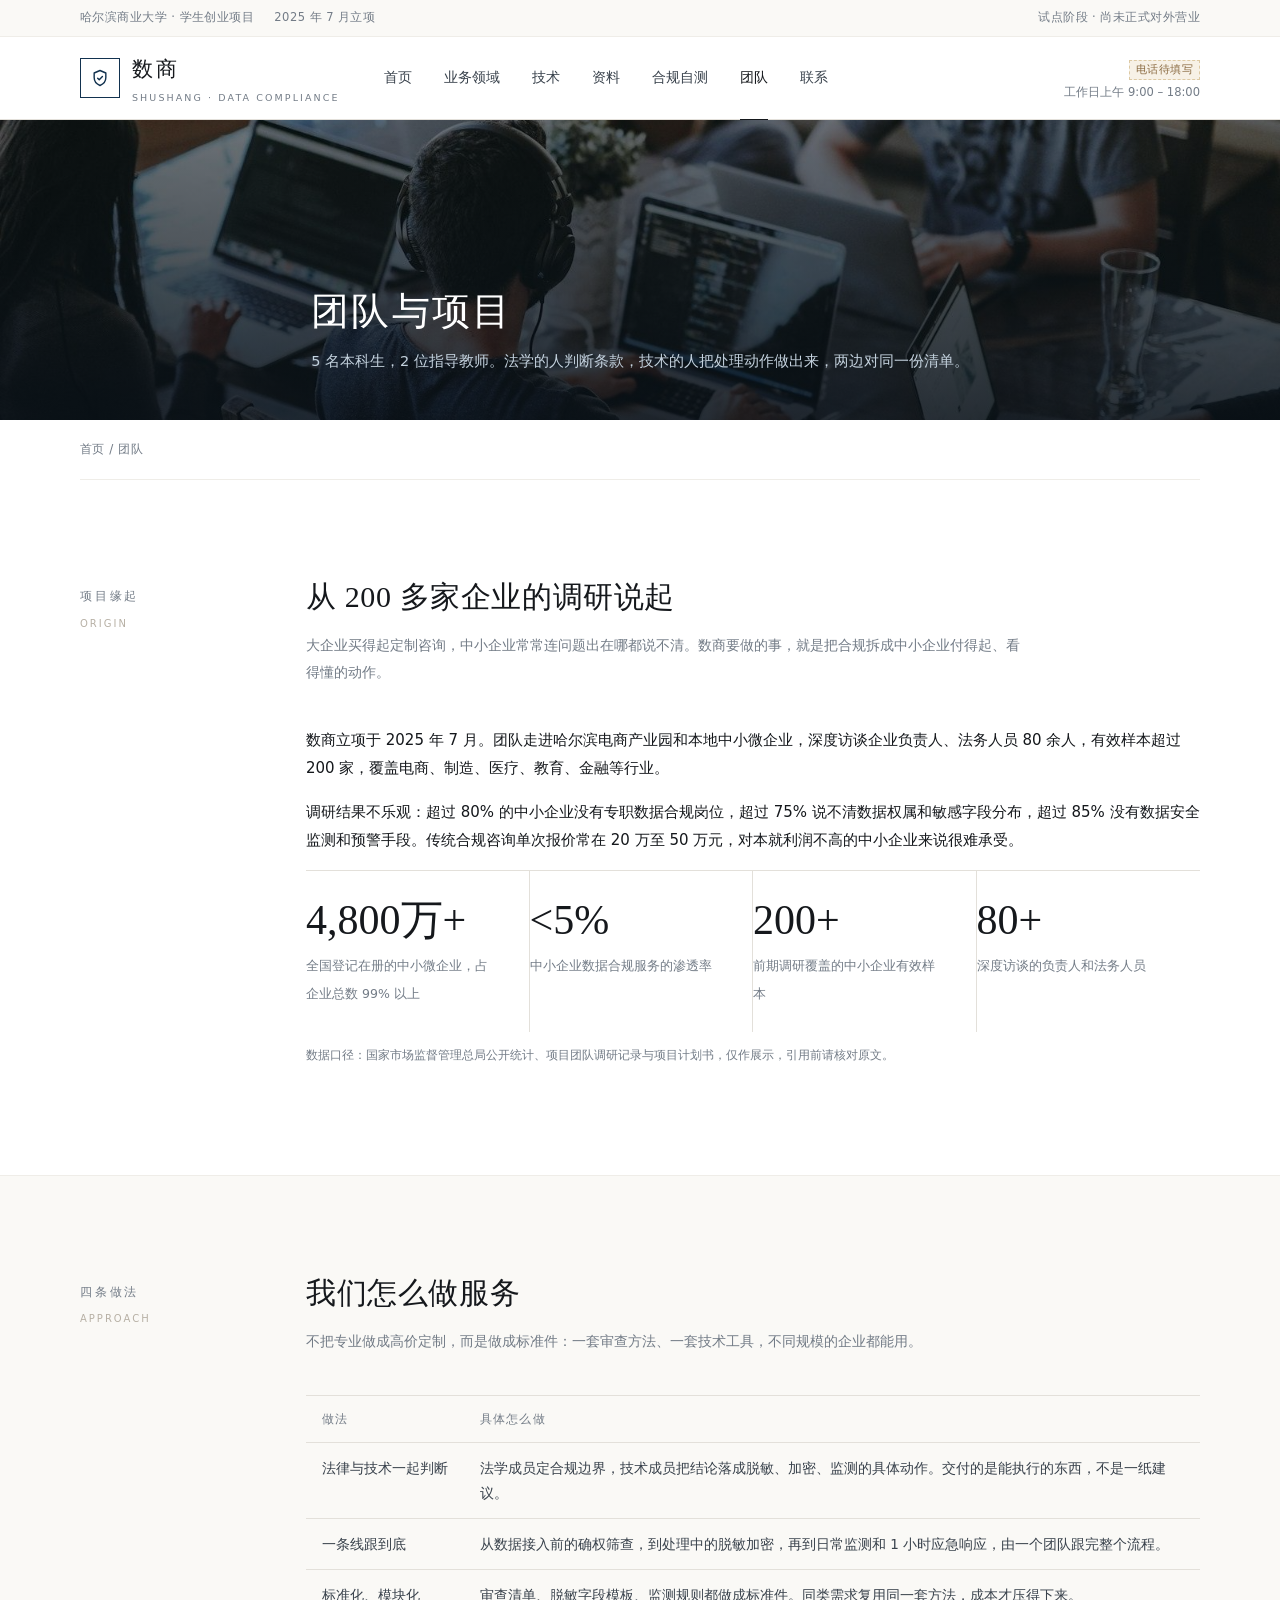
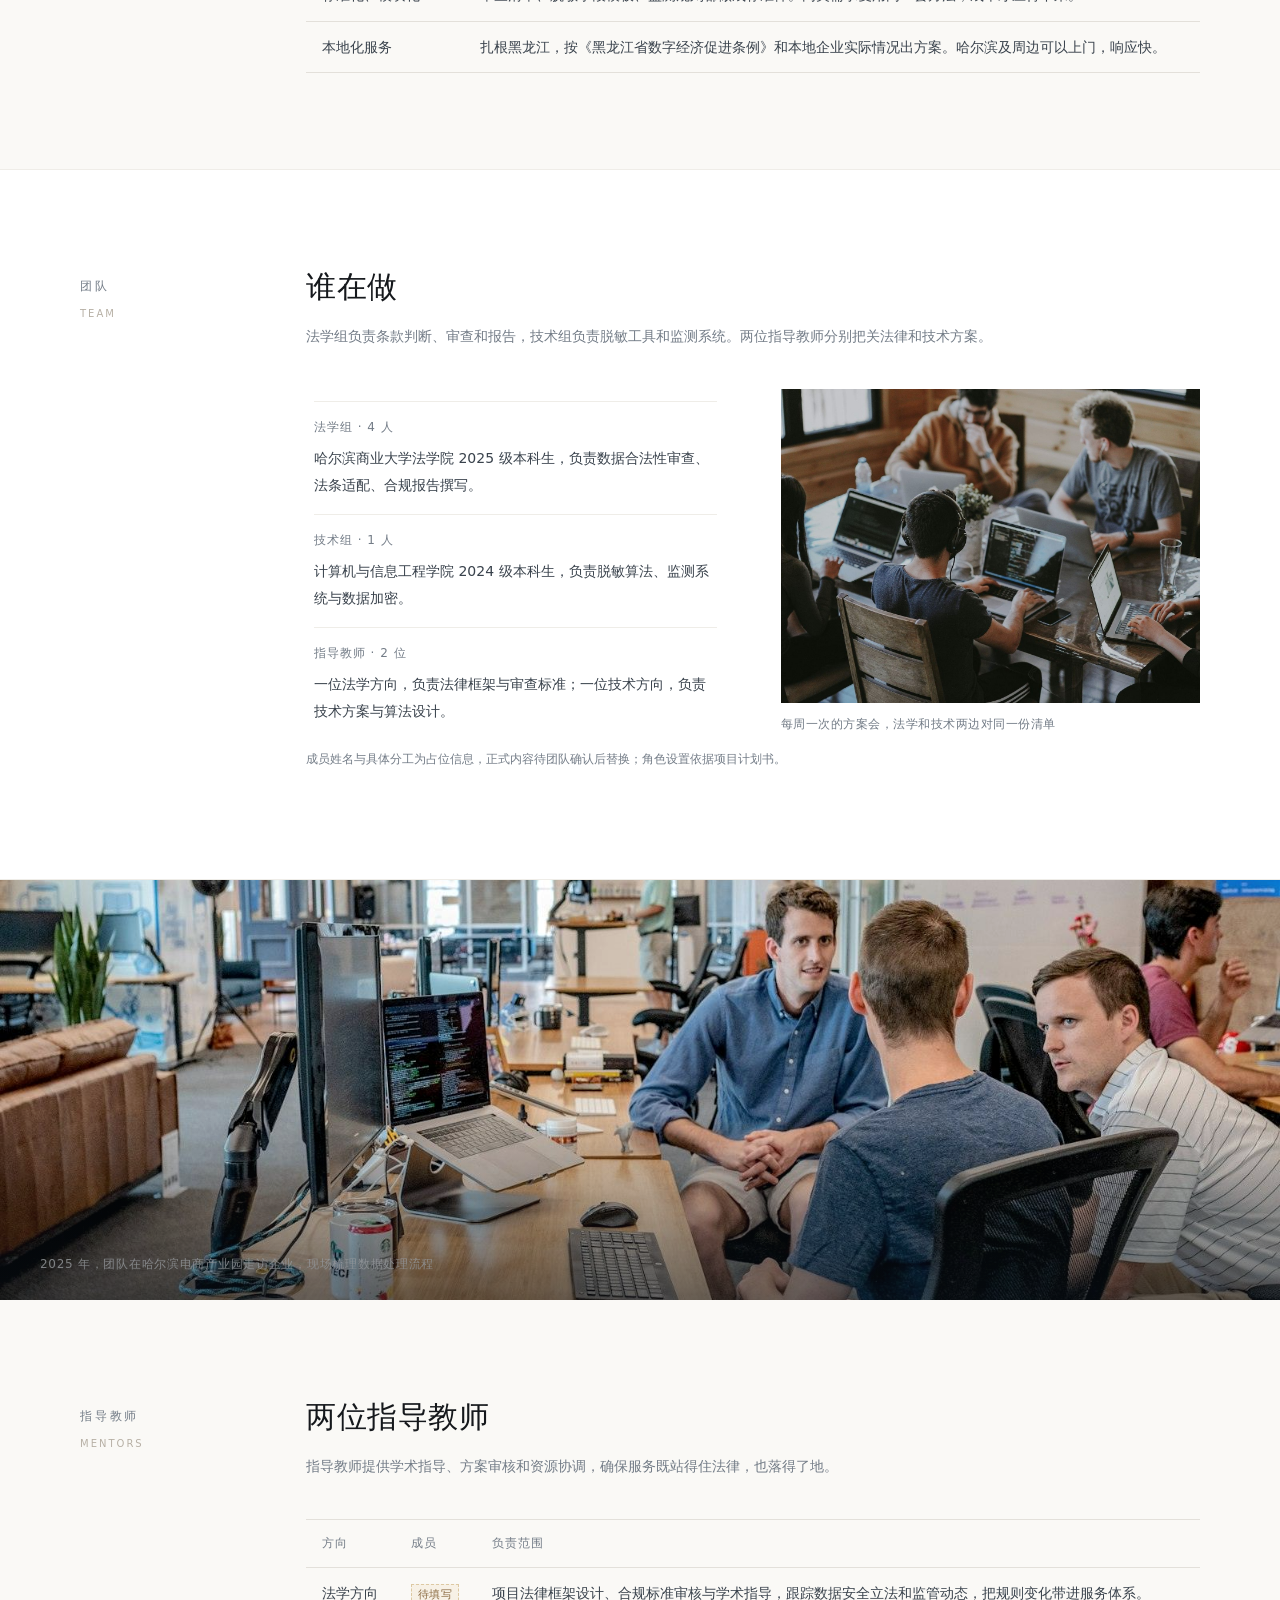
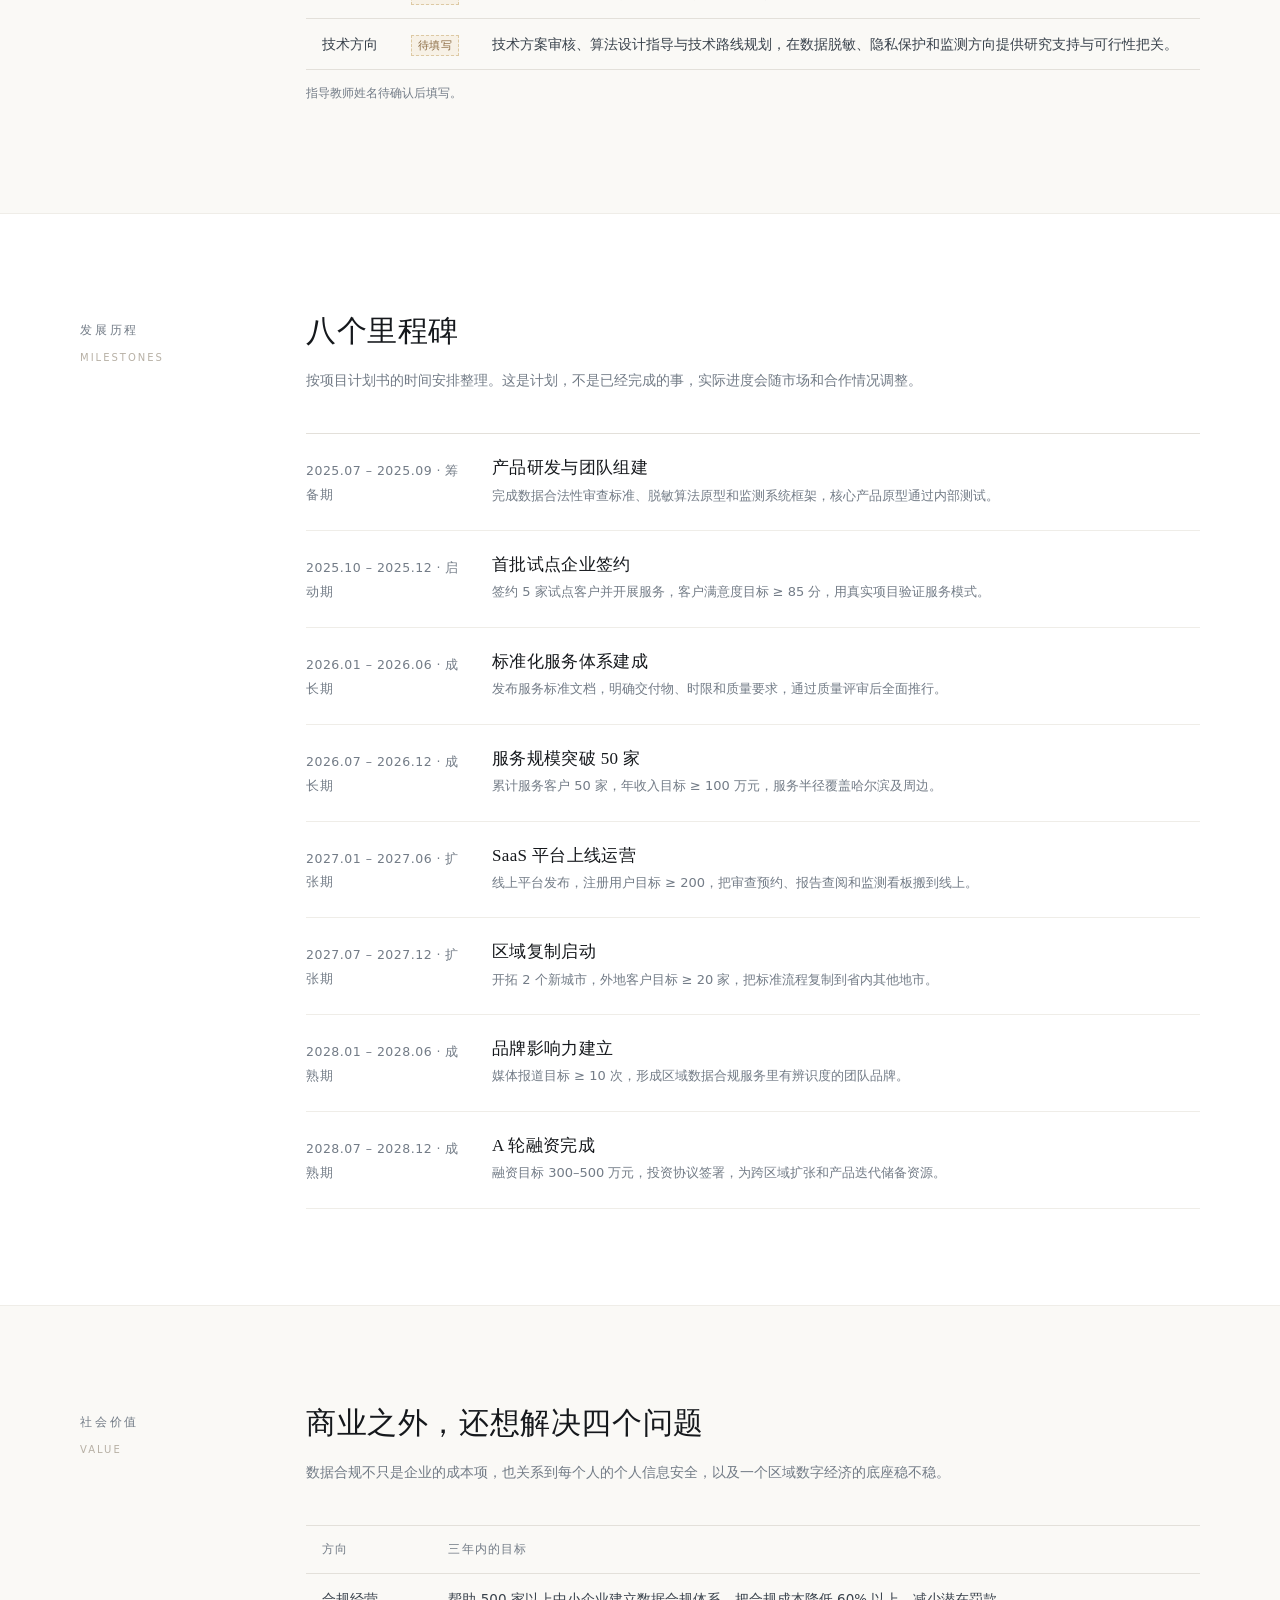
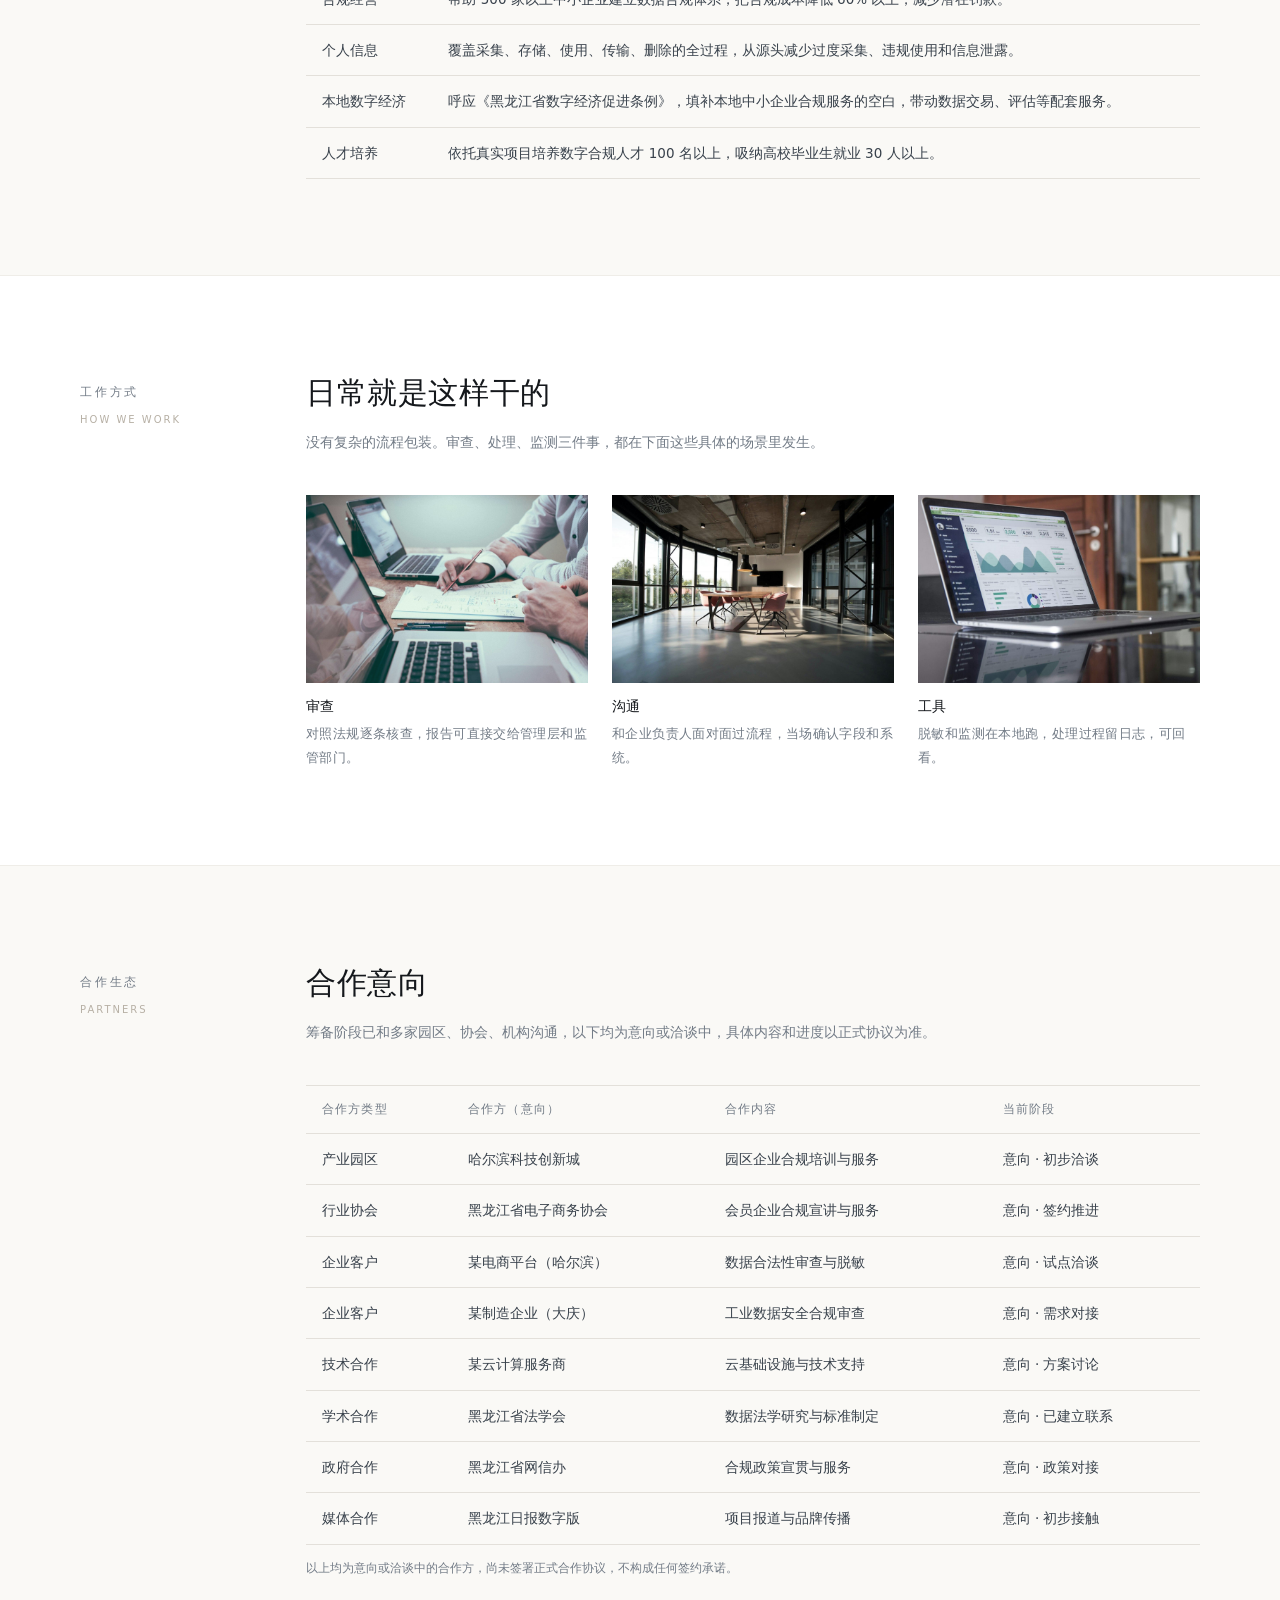
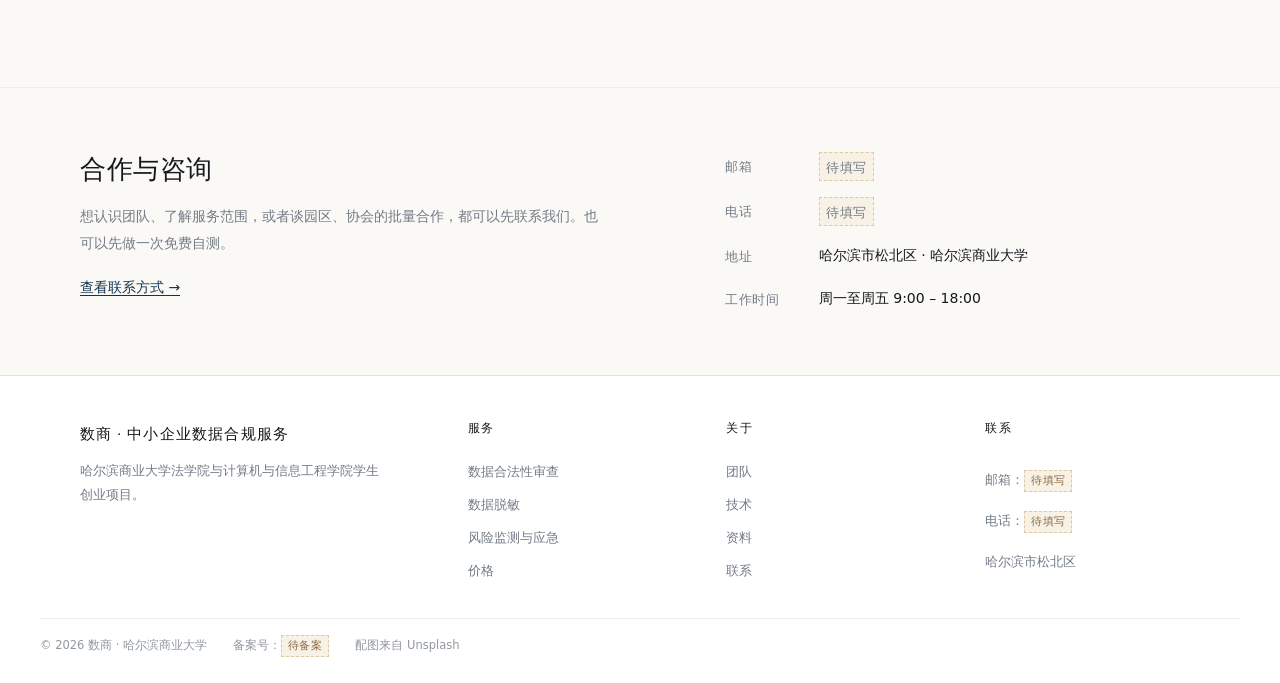
==== commit b3d17658: "design: convert check page to editorial style" ====
--- a/about.html
+++ b/about.html
@@ -1,496 +1,350 @@
 <!doctype html>
-<html lang="zh-CN" data-theme="light">
+<html lang="zh-CN">
 <head>
   <meta charset="utf-8">
   <meta name="viewport" content="width=device-width, initial-scale=1">
-  <title>关于我们 · 数商</title>
-  <meta name="description" content="数商由哈尔滨商业大学法学院与计算机与信息工程学院学生团队发起，以法律+技术双核驱动，为中小企业提供普惠型数据合规服务。了解项目缘起、核心理念、团队、发展历程与社会价值。">
-  <script>
-    try {
-      var t = localStorage.getItem("shushang-theme");
-      document.documentElement.setAttribute("data-theme", t || (matchMedia("(prefers-color-scheme: dark)").matches ? "dark" : "light"));
-    } catch (e) {}
-  </script>
-  <link rel="stylesheet" href="assets/css/style.css">
+  <title>团队与项目 · 数商</title>
+  <meta name="description" content="数商由哈尔滨商业大学法学院与计算机与信息工程学院 5 名本科生组成，2 位教师指导。这里介绍项目缘起、团队构成、指导教师、8 个里程碑、社会价值与合作意向。">
+  <link rel="icon" href="favicon.svg" type="image/svg+xml">
+  <link rel="stylesheet" href="assets/css/editorial.css">
 </head>
 <body>
 
-  <header class="header">
-    <div class="container header-inner">
-      <a class="brand" href="index.html" aria-label="数商首页">
-        <span class="brand-mark" aria-hidden="true">
+  <div class="util">
+    <div class="wrap">
+      <div class="left">
+        <span>哈尔滨商业大学 · 学生创业项目</span>
+        <span>2025 年 7 月立项</span>
+      </div>
+      <div class="right">试点阶段 · 尚未正式对外营业</div>
+    </div>
+  </div>
+
+  <header class="masthead">
+    <div class="wrap">
+      <a class="logo" href="index.html">
+        <span class="logo-mark">
           <svg viewBox="0 0 24 24" fill="none" stroke="currentColor" stroke-width="1.7" stroke-linecap="round" stroke-linejoin="round">
             <path d="M12 3 5 6v5.5c0 4.3 2.9 7.9 7 9.5 4.1-1.6 7-5.2 7-9.5V6l-7-3Z"/>
             <path d="M9.2 12.2l1.9 1.9 3.8-3.9"/>
           </svg>
         </span>
-        <span class="brand-text">数商<em>DATA COMPLIANCE</em></span>
+        <span>
+          <span class="logo-name">数商</span>
+          <span class="logo-sub">SHUSHANG · DATA COMPLIANCE</span>
+        </span>
       </a>
 
-      <nav class="nav" aria-label="主导航">
+      <nav class="mainnav" id="mainnav">
         <a href="index.html">首页</a>
-        <a href="services.html">服务体系</a>
-        <a href="technology.html">技术方案</a>
+        <a href="services.html">业务领域</a>
+        <a href="technology.html">技术</a>
+        <a href="research.html">资料</a>
         <a href="check.html">合规自测</a>
-        <a href="about.html">关于我们</a>
-        <a href="contact.html">联系我们</a>
+        <a href="about.html" class="active">团队</a>
+        <a href="contact.html">联系</a>
       </nav>
 
-      <div class="header-actions">
-        <button class="icon-btn" type="button" data-theme-toggle aria-label="切换主题">
-          <svg class="theme-sun" viewBox="0 0 24 24" fill="none" stroke="currentColor" stroke-width="1.8" stroke-linecap="round">
-            <circle cx="12" cy="12" r="4"/><path d="M12 2v2M12 20v2M4.9 4.9l1.4 1.4M17.7 17.7l1.4 1.4M2 12h2M20 12h2M4.9 19.1l1.4-1.4M17.7 6.3l1.4-1.4"/>
-          </svg>
-          <svg class="theme-moon" viewBox="0 0 24 24" fill="none" stroke="currentColor" stroke-width="1.8" stroke-linecap="round" stroke-linejoin="round">
-            <path d="M21 12.8A8.5 8.5 0 1 1 11.2 3a6.6 6.6 0 0 0 9.8 9.8Z"/>
-          </svg>
-        </button>
-        <a class="btn btn--primary btn--sm" href="check.html">免费合规体检</a>
-        <button class="icon-btn nav-toggle" type="button" data-nav-toggle aria-expanded="false" aria-label="打开菜单">
-          <svg viewBox="0 0 24 24" fill="none" stroke="currentColor" stroke-width="1.8" stroke-linecap="round">
-            <path d="M4 7h16M4 12h16M4 17h16"/>
-          </svg>
-        </button>
-      </div>
+      <div class="contact">
+        <strong><span class="ph">电话待填写</span></strong>
+        工作日上午 9:00 – 18:00
+      </div>
+
+      <button class="nav-toggle" type="button" aria-label="打开菜单" aria-expanded="false" onclick="var n=document.getElementById('mainnav');var o=n.classList.toggle('open');this.setAttribute('aria-expanded',o)">
+        <svg viewBox="0 0 24 24" fill="none" stroke="currentColor" stroke-width="1.8" stroke-linecap="round"><path d="M4 7h16M4 12h16M4 17h16"/></svg>
+      </button>
     </div>
   </header>
 
   <main>
-    <!-- 1. 页面头部 -->
-    <section class="page-hero">
-      <div class="container">
-        <div class="breadcrumb"><a href="index.html">首页</a><span>/</span><span>关于我们</span></div>
-        <h1>关于我们</h1>
-        <p class="lead">数商由哈尔滨商业大学法学院与计算机与信息工程学院的学生团队发起，以「法律 + 技术」双核驱动，为中小企业提供付得起、用得上的数据合规服务。</p>
-      </div>
-    </section>
-
-    <!-- 2. 项目缘起 -->
-    <section class="section">
-      <div class="container">
-        <div class="section-head">
-          <span class="eyebrow">项目缘起</span>
-          <h2>从 200 多家企业的调研里，看见 4800 万家企业的合规空白</h2>
-          <p class="lead">数据已经成为与土地、劳动力、资本、技术并列的第五大生产要素。但在合规这件事上，大企业买得起定制咨询，中小企业往往连问题出在哪里都说不清。</p>
-        </div>
-        <div style="max-width:840px;">
-          <p>数商立项于 2025 年。团队在前期调研中走进哈尔滨电商产业园及本地中小微企业，深度访谈企业负责人与法务人员 80 余人，有效样本覆盖电商、制造、医疗、教育、金融等多个行业，超过 200 家企业。</p>
-          <p>调研结果并不乐观：超过 80% 的中小企业没有专职数据合规岗位，超过 75% 的企业无法准确界定数据权属，超过 85% 的企业缺少数据安全监测与预警手段；而传统合规咨询的单次报价常在 20 万至 50 万元之间，对本就利润微薄的中小企业而言难以承受。</p>
-          <p>一端是日益收紧的监管，一端是付不起也接不住的合规成本。数商由此而立：把法律审查标准拆解成可以执行的步骤，把技术防护做成中小企业买得起的工具，让合规从「一次性项目」变成「可持续的日常能力」。</p>
-        </div>
-        <div class="stat-grid mt-40">
-          <div class="stat" data-reveal>
-            <b>4,800<em>万+</em></b>
-            <span>全国登记在册的中小微企业数量，占企业总数 99% 以上</span>
+    <section class="banner img-team">
+      <div class="wrap">
+        <h1>团队与项目</h1>
+        <p>5 名本科生，2 位指导教师。法学的人判断条款，技术的人把处理动作做出来，两边对同一份清单。</p>
+      </div>
+    </section>
+
+    <div class="wrap">
+      <div class="crumb"><a href="index.html">首页</a> / 团队</div>
+    </div>
+
+    <!-- 项目缘起 -->
+    <section class="part" id="origin">
+      <div class="wrap">
+        <div class="part-label">项目缘起<span>ORIGIN</span></div>
+        <div>
+          <h2>从 200 多家企业的调研说起</h2>
+          <p class="lead">大企业买得起定制咨询，中小企业常常连问题出在哪都说不清。数商要做的事，就是把合规拆成中小企业付得起、看得懂的动作。</p>
+
+          <p>数商立项于 2025 年 7 月。团队走进哈尔滨电商产业园和本地中小微企业，深度访谈企业负责人、法务人员 80 余人，有效样本超过 200 家，覆盖电商、制造、医疗、教育、金融等行业。</p>
+          <p>调研结果不乐观：超过 80% 的中小企业没有专职数据合规岗位，超过 75% 说不清数据权属和敏感字段分布，超过 85% 没有数据安全监测和预警手段。传统合规咨询单次报价常在 20 万至 50 万元，对本就利润不高的中小企业来说很难承受。</p>
+
+          <div class="numbers">
+            <div class="num"><b>4,800万+</b><span>全国登记在册的中小微企业，占企业总数 99% 以上</span></div>
+            <div class="num"><b>&lt;5%</b><span>中小企业数据合规服务的渗透率</span></div>
+            <div class="num"><b>200+</b><span>前期调研覆盖的中小企业有效样本</span></div>
+            <div class="num"><b>80+</b><span>深度访谈的负责人和法务人员</span></div>
           </div>
-          <div class="stat" data-reveal>
-            <b>&lt;5<em>%</em></b>
-            <span>中小企业数据合规服务的当前渗透率</span>
-          </div>
-          <div class="stat" data-reveal>
-            <b>200<em>+</em></b>
-            <span>团队前期调研覆盖的中小企业有效样本</span>
-          </div>
-          <div class="stat" data-reveal>
-            <b>80<em>余人</em></b>
-            <span>深度访谈的企业负责人与法务人员</span>
-          </div>
-        </div>
-        <p class="text-sm text-muted mt-24 mb-0">数据口径：国家市场监督管理总局公开统计、项目团队调研资料及项目计划书，仅作展示，引用前请核对原文。</p>
-      </div>
-    </section>
-
-    <!-- 3. 核心理念 -->
-    <section class="section section--alt">
-      <div class="container">
-        <div class="section-head">
-          <span class="eyebrow">核心理念</span>
-          <h2>四个坚持，决定我们怎么做服务</h2>
-          <p class="lead">普惠不是把专业做廉价，而是把专业做成标准件：让同一套审查方法、同一套技术工具，可以被不同规模的企业复用。</p>
-        </div>
-        <div class="grid grid--4">
-          <article class="card card--hover" data-reveal>
-            <span class="card-index">01</span>
-            <div class="card-icon mt-24">
-              <svg viewBox="0 0 24 24" fill="none" stroke="currentColor" stroke-width="1.7" stroke-linecap="round" stroke-linejoin="round">
-                <path d="M12 3 5 6v5.5c0 4.3 2.9 7.9 7 9.5 4.1-1.6 7-5.2 7-9.5V6l-7-3Z"/>
-                <path d="M9.2 12.2l1.9 1.9 3.8-3.9"/>
-              </svg>
-            </div>
-            <h3>法律与技术深度融合</h3>
-            <p>法学成员研判合规边界，技术成员把结论落到脱敏、加密与监测里，交付的是可执行的动作，而不只是一纸建议。</p>
-          </article>
-          <article class="card card--hover" data-reveal>
-            <span class="card-index">02</span>
-            <div class="card-icon mt-24">
-              <svg viewBox="0 0 24 24" fill="none" stroke="currentColor" stroke-width="1.7" stroke-linecap="round" stroke-linejoin="round">
-                <path d="M4 12a8 8 0 0 1 13.7-5.7L21 9"/>
-                <path d="M21 4v5h-5"/>
-                <path d="M20 12a8 8 0 0 1-13.7 5.7L3 15"/>
-                <path d="M3 20v-5h5"/>
-              </svg>
-            </div>
-            <h3>全流程闭环服务</h3>
-            <p>从数据接入前的确权筛查，到处理中的脱敏加密，再到全程风控与 1 小时应急响应，环节之间不断点。</p>
-          </article>
-          <article class="card card--hover" data-reveal>
-            <span class="card-index">03</span>
-            <div class="card-icon mt-24">
-              <svg viewBox="0 0 24 24" fill="none" stroke="currentColor" stroke-width="1.7" stroke-linecap="round" stroke-linejoin="round">
-                <path d="M20.6 13.6 13.6 20.6a2 2 0 0 1-2.8 0l-7.4-7.4A2 2 0 0 1 3 11.8V5a2 2 0 0 1 2-2h6.8a2 2 0 0 1 1.4.6l7.4 7.4a2 2 0 0 1 0 2.6Z"/>
-                <circle cx="7.5" cy="7.5" r="1.2"/>
-              </svg>
-            </div>
-            <h3>普惠型标准化模式</h3>
-            <p>标准化流程、模块化内容、工具化交付，把成本压下来，让年营收 500 万至 5000 万元的企业也能承担。</p>
-          </article>
-          <article class="card card--hover" data-reveal>
-            <span class="card-index">04</span>
-            <div class="card-icon mt-24">
-              <svg viewBox="0 0 24 24" fill="none" stroke="currentColor" stroke-width="1.7" stroke-linecap="round" stroke-linejoin="round">
-                <path d="M12 21s-6.5-5.4-6.5-10.5a6.5 6.5 0 0 1 13 0C18.5 15.6 12 21 12 21Z"/>
-                <circle cx="12" cy="10.5" r="2.5"/>
-              </svg>
-            </div>
-            <h3>区域化与本土化</h3>
-            <p>扎根黑龙江，贴着《黑龙江省数字经济促进条例》和本地企业实际做方案，面对面沟通，快速响应。</p>
-          </article>
-        </div>
-      </div>
-    </section>
-
-    <!-- 4. 核心团队 -->
-    <section class="section">
-      <div class="container">
-        <div class="section-head">
-          <span class="eyebrow">核心团队</span>
-          <h2>一支「法律 + 技术」的跨学科队伍</h2>
-          <p class="lead">团队由哈尔滨商业大学法学院与计算机与信息工程学院学生组成。法学成员负责合法性审查与法条适配，技术成员负责脱敏算法、监测系统与数据加密，两类角色结对推进同一个项目。</p>
-        </div>
-        <p class="notice notice--info mb-0" style="margin-bottom:28px;">以下成员姓名与分工为<strong>示例占位</strong>，正式信息待团队确认后替换；角色与职责依据项目计划书设置。</p>
-        <div class="grid grid--3">
-          <article class="card card--hover" data-reveal>
-            <span class="badge">项目负责人</span>
-            <h3 class="mt-24"><span class="placeholder">待填写</span></h3>
-            <p>法学院 · 2025 级法学。统筹项目规划、战略制定与合规审查，对服务交付质量负责。</p>
-          </article>
-          <article class="card card--hover" data-reveal>
-            <span class="badge badge--muted">合规核心成员</span>
-            <h3 class="mt-24"><span class="placeholder">待填写</span></h3>
-            <p>法学院 · 2025 级法学。负责数据合法性审查与法条适配，把监管要求落到具体条款与动作。</p>
-          </article>
-          <article class="card card--hover" data-reveal>
-            <span class="badge badge--muted">合规核心成员</span>
-            <h3 class="mt-24"><span class="placeholder">待填写</span></h3>
-            <p>法学院 · 2025 级法学。负责合规标准研判与风险评估，输出可排序的整改清单。</p>
-          </article>
-          <article class="card card--hover" data-reveal>
-            <span class="badge badge--muted">合规核心成员</span>
-            <h3 class="mt-24"><span class="placeholder">待填写</span></h3>
-            <p>法学院 · 2025 级法学。负责合规报告撰写与客户对接，跟进整改落地与复盘。</p>
-          </article>
-          <article class="card card--hover" data-reveal>
-            <span class="badge badge--teal">技术负责人</span>
-            <h3 class="mt-24"><span class="placeholder">待填写</span></h3>
-            <p>计算机与信息工程学院 · 2024 级。负责脱敏算法开发、动态监测系统搭建与技术方案设计。</p>
-          </article>
-          <article class="card card--hover" data-reveal>
-            <span class="badge badge--muted">协作机制</span>
-            <h3 class="mt-24">双人结对推进</h3>
-            <p>每个服务项目由法学成员与技术成员结对负责，审查结论与技术动作同步确认，避免「法律说不行、技术做不到」。</p>
-          </article>
-        </div>
-      </div>
-    </section>
-
-    <!-- 5. 指导教师 -->
-    <section class="section section--alt">
-      <div class="container">
-        <div class="section-head">
-          <span class="eyebrow">指导教师</span>
-          <h2>两位指导教师，分别把关法律与技术</h2>
-          <p class="lead">指导教师为项目提供学术指导、方案审核与资源协调，确保服务既站得住法律，也落得了地。</p>
-        </div>
-        <div class="grid grid--2">
-          <article class="card" data-reveal>
-            <div class="card-icon">
-              <svg viewBox="0 0 24 24" fill="none" stroke="currentColor" stroke-width="1.7" stroke-linecap="round" stroke-linejoin="round">
-                <path d="M4 19.5A2.5 2.5 0 0 1 6.5 17H20V4H6.5A2.5 2.5 0 0 0 4 6.5v13Z"/>
-                <path d="M8 7h8M8 11h6"/>
-              </svg>
-            </div>
-            <span class="badge badge--muted">法学方向</span>
-            <h3 class="mt-24">指导教师 · <span class="placeholder">待填写</span></h3>
-            <p>负责项目法律框架设计、合规标准审核与学术指导，持续跟踪数据安全立法与监管动态，把最新的规则变化带进服务体系。</p>
-          </article>
-          <article class="card" data-reveal>
-            <div class="card-icon">
-              <svg viewBox="0 0 24 24" fill="none" stroke="currentColor" stroke-width="1.7" stroke-linecap="round" stroke-linejoin="round">
-                <rect x="4" y="4" width="16" height="16" rx="3"/>
-                <path d="M9 9h6v6H9z"/>
-                <path d="M9 2v2M15 2v2M9 20v2M15 20v2M2 9h2M2 15h2M20 9h2M20 15h2"/>
-              </svg>
-            </div>
-            <span class="badge badge--teal">技术方向</span>
-            <h3 class="mt-24">指导教师 · <span class="placeholder">待填写</span></h3>
-            <p>负责技术方案审核、算法设计指导与技术路线规划，在数据脱敏、隐私保护与安全监测等方向提供研究支持与可行性把关。</p>
-          </article>
-        </div>
-      </div>
-    </section>
-
-    <!-- 6. 发展历程 -->
-    <section class="section">
-      <div class="container">
-        <div class="section-head">
-          <span class="eyebrow">发展历程</span>
-          <h2>从产品原型到区域复制，一步步走</h2>
-          <p class="lead">下表为项目计划书中的里程碑安排，时间与验收标准以计划书为准；实际进度会随市场反馈动态调整。</p>
-        </div>
-        <div class="timeline">
-          <div class="timeline-item" data-reveal>
-            <span class="timeline-date">2025.07 – 2025.09 · 筹备期</span>
-            <h3>产品研发与团队组建</h3>
-            <p>完成数据合法性审查标准体系、脱敏算法原型与动态监测系统框架，核心产品原型通过内部测试。</p>
-          </div>
-          <div class="timeline-item" data-reveal>
-            <span class="timeline-date">2025.10 – 2025.12 · 启动期</span>
-            <h3>首批客户签约服务</h3>
-            <p>签约 5 家试点客户并开展服务，客户满意度目标 ≥85 分，用真实项目验证服务模式。</p>
-          </div>
-          <div class="timeline-item" data-reveal>
-            <span class="timeline-date">2026.01 – 2026.06 · 成长期</span>
-            <h3>标准化服务体系建成</h3>
-            <p>发布服务标准文档，明确交付物、时限与质量要求，通过质量评审后全面推行。</p>
-          </div>
-          <div class="timeline-item" data-reveal>
-            <span class="timeline-date">2026.07 – 2026.12 · 成长期</span>
-            <h3>服务规模突破 50 家</h3>
-            <p>累计服务客户 50 家，年收入目标 ≥100 万元，服务半径覆盖哈尔滨及周边地区。</p>
-          </div>
-          <div class="timeline-item" data-reveal>
-            <span class="timeline-date">2027.01 – 2027.06 · 扩张期</span>
-            <h3>SaaS 平台上线运营</h3>
-            <p>线上平台发布，注册用户目标 ≥200，把审查预约、报告查阅与监测看板搬到线上。</p>
-          </div>
-          <div class="timeline-item" data-reveal>
-            <span class="timeline-date">2027.07 – 2027.12 · 扩张期</span>
-            <h3>区域复制启动</h3>
-            <p>开拓 2 个新城市，外地客户目标 ≥20 家，将标准化服务流程复制到省内其他地市。</p>
-          </div>
-          <div class="timeline-item" data-reveal>
-            <span class="timeline-date">2028.01 – 2028.06 · 成熟期</span>
-            <h3>品牌影响力建立</h3>
-            <p>行业知名度提升，媒体报道目标 ≥10 次，形成区域数据合规服务的代表性品牌。</p>
-          </div>
-          <div class="timeline-item" data-reveal>
-            <span class="timeline-date">2028.07 – 2028.12 · 成熟期</span>
-            <h3>A 轮融资完成</h3>
-            <p>融资目标 300–500 万元，投资协议签署，为跨区域扩张与产品迭代储备资源。</p>
-          </div>
-        </div>
-      </div>
-    </section>
-
-    <!-- 7. 社会价值 -->
-    <section class="section section--alt">
-      <div class="container">
-        <div class="section-head">
-          <span class="eyebrow">社会价值</span>
-          <h2>商业之外，我们还想解决四个问题</h2>
-          <p class="lead">数据合规不只是企业的成本项，也关系到每一个人的个人信息安全，以及一个区域数字经济的底座是否牢靠。</p>
-        </div>
-        <div class="grid grid--4">
-          <article class="card card--hover" data-reveal>
-            <div class="card-icon">
-              <svg viewBox="0 0 24 24" fill="none" stroke="currentColor" stroke-width="1.7" stroke-linecap="round" stroke-linejoin="round">
-                <path d="M12 3 5 6v5.5c0 4.3 2.9 7.9 7 9.5 4.1-1.6 7-5.2 7-9.5V6l-7-3Z"/>
-                <path d="M9.2 12.2l1.9 1.9 3.8-3.9"/>
-              </svg>
-            </div>
-            <h3>筑牢合规经营防线</h3>
-            <p>三年内帮助超过 500 家中小企业建立数据合规体系，降低合规成本 60% 以上，减少潜在合规罚款数千万元。</p>
-          </article>
-          <article class="card card--hover" data-reveal>
-            <div class="card-icon">
-              <svg viewBox="0 0 24 24" fill="none" stroke="currentColor" stroke-width="1.7" stroke-linecap="round" stroke-linejoin="round">
-                <circle cx="12" cy="8" r="4"/>
-                <path d="M4 21a8 8 0 0 1 16 0"/>
-              </svg>
-            </div>
-            <h3>守护个人信息权益</h3>
-            <p>覆盖采集、存储、使用、传输、删除全生命周期，从源头减少过度采集、违规使用与信息泄露。</p>
-          </article>
-          <article class="card card--hover" data-reveal>
-            <div class="card-icon">
-              <svg viewBox="0 0 24 24" fill="none" stroke="currentColor" stroke-width="1.7" stroke-linecap="round" stroke-linejoin="round">
-                <path d="M3 21h18M5 21V9l7-4 7 4v12M9 21v-5h6v5"/>
-                <path d="M9.5 11h.01M14.5 11h.01"/>
-              </svg>
-            </div>
-            <h3>赋能龙江数字经济</h3>
-            <p>呼应《黑龙江省数字经济促进条例》，填补本地中小企业合规服务空白，带动数据交易、评估、保险等配套服务集聚。</p>
-          </article>
-          <article class="card card--hover" data-reveal>
-            <div class="card-icon">
-              <svg viewBox="0 0 24 24" fill="none" stroke="currentColor" stroke-width="1.7" stroke-linecap="round" stroke-linejoin="round">
-                <path d="M3 20h18"/>
-                <path d="M6 20V9l6-4 6 4v11"/>
-                <path d="M10 20v-6h4v6"/>
-              </svg>
-            </div>
-            <h3>培养复合型人才</h3>
-            <p>依托产学研资源提供真实项目场景，三年内培养数字合规人才 100 名以上，吸纳高校毕业生就业 30 人以上。</p>
-          </article>
-        </div>
-      </div>
-    </section>
-
-    <!-- 8. 合作生态 -->
-    <section class="section">
-      <div class="container">
-        <div class="section-head">
-          <span class="eyebrow">合作生态</span>
-          <h2>与园区、协会、机构一起，把服务送到企业门口</h2>
-          <p class="lead">项目在筹备阶段已与多家机构沟通并达成初步合作意向。以下合作方均为意向或洽谈中，具体合作内容与进度以正式协议为准。</p>
-        </div>
-        <div class="table-wrap">
-          <table>
+          <p class="table-note">数据口径：国家市场监督管理总局公开统计、项目团队调研记录与项目计划书，仅作展示，引用前请核对原文。</p>
+        </div>
+      </div>
+    </section>
+
+    <!-- 四条做法 -->
+    <section class="part paper" id="method">
+      <div class="wrap">
+        <div class="part-label">四条做法<span>APPROACH</span></div>
+        <div>
+          <h2>我们怎么做服务</h2>
+          <p class="lead">不把专业做成高价定制，而是做成标准件：一套审查方法、一套技术工具，不同规模的企业都能用。</p>
+
+          <table class="data-table">
             <thead>
-              <tr>
-                <th scope="col">合作方类型</th>
-                <th scope="col">合作方（意向）</th>
-                <th scope="col">合作内容</th>
-                <th scope="col">当前阶段</th>
-              </tr>
+              <tr><th>做法</th><th>具体怎么做</th></tr>
             </thead>
             <tbody>
-              <tr>
-                <td>产业园区</td>
-                <td><strong>哈尔滨科技创新城</strong></td>
-                <td>园区企业合规培训与服务</td>
-                <td><span class="badge badge--warn">初步洽谈</span></td>
-              </tr>
-              <tr>
-                <td>行业协会</td>
-                <td><strong>黑龙江省电子商务协会</strong></td>
-                <td>会员企业合规宣讲与服务</td>
-                <td><span class="badge badge--warn">意向签约</span></td>
-              </tr>
-              <tr>
-                <td>企业客户</td>
-                <td><strong>某电商平台（哈尔滨）</strong></td>
-                <td>数据合法性审查与脱敏</td>
-                <td><span class="badge badge--warn">试点洽谈</span></td>
-              </tr>
-              <tr>
-                <td>企业客户</td>
-                <td><strong>某制造企业（大庆）</strong></td>
-                <td>工业数据安全合规审查</td>
-                <td><span class="badge badge--warn">需求对接</span></td>
-              </tr>
-              <tr>
-                <td>技术合作</td>
-                <td><strong>某云计算服务商</strong></td>
-                <td>云基础设施与技术支持</td>
-                <td><span class="badge badge--warn">方案讨论</span></td>
-              </tr>
-              <tr>
-                <td>学术合作</td>
-                <td><strong>黑龙江省法学会</strong></td>
-                <td>数据法学研究与标准制定</td>
-                <td><span class="badge badge--warn">已建立联系</span></td>
-              </tr>
-              <tr>
-                <td>政府合作</td>
-                <td><strong>黑龙江省网信办</strong></td>
-                <td>合规政策宣贯与服务</td>
-                <td><span class="badge badge--warn">政策对接</span></td>
-              </tr>
-              <tr>
-                <td>媒体合作</td>
-                <td><strong>黑龙江日报数字版</strong></td>
-                <td>项目报道与品牌传播</td>
-                <td><span class="badge badge--warn">初步接触</span></td>
-              </tr>
+              <tr><td>法律与技术一起判断</td><td>法学成员定合规边界，技术成员把结论落成脱敏、加密、监测的具体动作。交付的是能执行的东西，不是一纸建议。</td></tr>
+              <tr><td>一条线跟到底</td><td>从数据接入前的确权筛查，到处理中的脱敏加密，再到日常监测和 1 小时应急响应，由一个团队跟完整个流程。</td></tr>
+              <tr><td>标准化、模块化</td><td>审查清单、脱敏字段模板、监测规则都做成标准件。同类需求复用同一套方法，成本才压得下来。</td></tr>
+              <tr><td>本地化服务</td><td>扎根黑龙江，按《黑龙江省数字经济促进条例》和本地企业实际情况出方案。哈尔滨及周边可以上门，响应快。</td></tr>
             </tbody>
           </table>
         </div>
-        <p class="text-sm text-muted mt-24 mb-0">说明：以上均为意向或洽谈中的合作方，尚未签署正式合作协议，不构成任何签约承诺。</p>
-      </div>
-    </section>
-
-    <!-- 9. CTA -->
-    <section class="section section--tight">
-      <div class="container">
-        <div class="cta-band" data-reveal>
-          <div class="row" style="justify-content:space-between;align-items:flex-start;gap:32px;">
-            <div style="max-width:600px;">
-              <span class="badge" style="background:rgba(255,255,255,.12);border-color:rgba(255,255,255,.2);color:#fff;">先聊聊你的合规问题</span>
-              <h2 class="mt-24">想认识我们，或聊聊你的合规问题？</h2>
-              <p>无论你是想了解服务范围、需要一份整改思路，还是希望加入合作生态，都欢迎留下信息。也可以先做一次免费合规体检，看看短板在哪里。</p>
-            </div>
-            <div class="row" style="padding-top:6px;">
-              <a class="btn btn--light btn--lg" href="contact.html">联系我们</a>
-              <a class="btn btn--ghost-light btn--lg" href="check.html">免费合规体检</a>
-            </div>
+      </div>
+    </section>
+
+    <!-- 团队构成 -->
+    <section class="part" id="team">
+      <div class="wrap">
+        <div class="part-label">团队<span>TEAM</span></div>
+        <div>
+          <h2>谁在做</h2>
+          <p class="lead">法学组负责条款判断、审查和报告，技术组负责脱敏工具和监测系统。两位指导教师分别把关法律和技术方案。</p>
+
+          <div class="split">
+            <div class="txt">
+              <dl style="margin:0;">
+                <dt style="font-size:12px;color:var(--muted);letter-spacing:.08em;padding:14px 0 6px;border-top:1px solid var(--line-2);">法学组 · 4 人</dt>
+                <dd style="margin:0 0 16px;color:var(--ink-2);font-size:14px;">哈尔滨商业大学法学院 2025 级本科生，负责数据合法性审查、法条适配、合规报告撰写。</dd>
+                <dt style="font-size:12px;color:var(--muted);letter-spacing:.08em;padding:14px 0 6px;border-top:1px solid var(--line-2);">技术组 · 1 人</dt>
+                <dd style="margin:0 0 16px;color:var(--ink-2);font-size:14px;">计算机与信息工程学院 2024 级本科生，负责脱敏算法、监测系统与数据加密。</dd>
+                <dt style="font-size:12px;color:var(--muted);letter-spacing:.08em;padding:14px 0 6px;border-top:1px solid var(--line-2);">指导教师 · 2 位</dt>
+                <dd style="margin:0;color:var(--ink-2);font-size:14px;">一位法学方向，负责法律框架与审查标准；一位技术方向，负责技术方案与算法设计。</dd>
+              </dl>
+            </div>
+            <figure style="margin:0;">
+              <img src="assets/img/team.jpg" alt="数商团队在会议室讨论合规方案" loading="lazy">
+              <figcaption>每周一次的方案会，法学和技术两边对同一份清单</figcaption>
+            </figure>
           </div>
+
+          <p class="table-note">成员姓名与具体分工为占位信息，正式内容待团队确认后替换；角色设置依据项目计划书。</p>
+        </div>
+      </div>
+    </section>
+
+    <!-- 大图条 -->
+    <section class="band">
+      <img src="assets/img/meeting.jpg" alt="团队在企业现场沟通数据处理流程" loading="lazy">
+      <figcaption>2025 年，团队在哈尔滨电商产业园走访企业，现场梳理数据处理流程</figcaption>
+    </section>
+
+    <!-- 指导教师 -->
+    <section class="part paper" id="mentors">
+      <div class="wrap">
+        <div class="part-label">指导教师<span>MENTORS</span></div>
+        <div>
+          <h2>两位指导教师</h2>
+          <p class="lead">指导教师提供学术指导、方案审核和资源协调，确保服务既站得住法律，也落得了地。</p>
+
+          <table class="data-table">
+            <thead>
+              <tr><th>方向</th><th>成员</th><th>负责范围</th></tr>
+            </thead>
+            <tbody>
+              <tr><td>法学方向</td><td><span class="ph">待填写</span></td><td>项目法律框架设计、合规标准审核与学术指导，跟踪数据安全立法和监管动态，把规则变化带进服务体系。</td></tr>
+              <tr><td>技术方向</td><td><span class="ph">待填写</span></td><td>技术方案审核、算法设计指导与技术路线规划，在数据脱敏、隐私保护和监测方向提供研究支持与可行性把关。</td></tr>
+            </tbody>
+          </table>
+          <p class="table-note">指导教师姓名待确认后填写。</p>
+        </div>
+      </div>
+    </section>
+
+    <!-- 发展历程 -->
+    <section class="part" id="milestones">
+      <div class="wrap">
+        <div class="part-label">发展历程<span>MILESTONES</span></div>
+        <div>
+          <h2>八个里程碑</h2>
+          <p class="lead">按项目计划书的时间安排整理。这是计划，不是已经完成的事，实际进度会随市场和合作情况调整。</p>
+
+          <div class="roadmap">
+            <div class="step">
+              <time>2025.07 – 2025.09 · 筹备期</time>
+              <div><h3>产品研发与团队组建</h3><p>完成数据合法性审查标准、脱敏算法原型和监测系统框架，核心产品原型通过内部测试。</p></div>
+            </div>
+            <div class="step">
+              <time>2025.10 – 2025.12 · 启动期</time>
+              <div><h3>首批试点企业签约</h3><p>签约 5 家试点客户并开展服务，客户满意度目标 ≥ 85 分，用真实项目验证服务模式。</p></div>
+            </div>
+            <div class="step">
+              <time>2026.01 – 2026.06 · 成长期</time>
+              <div><h3>标准化服务体系建成</h3><p>发布服务标准文档，明确交付物、时限和质量要求，通过质量评审后全面推行。</p></div>
+            </div>
+            <div class="step">
+              <time>2026.07 – 2026.12 · 成长期</time>
+              <div><h3>服务规模突破 50 家</h3><p>累计服务客户 50 家，年收入目标 ≥ 100 万元，服务半径覆盖哈尔滨及周边。</p></div>
+            </div>
+            <div class="step">
+              <time>2027.01 – 2027.06 · 扩张期</time>
+              <div><h3>SaaS 平台上线运营</h3><p>线上平台发布，注册用户目标 ≥ 200，把审查预约、报告查阅和监测看板搬到线上。</p></div>
+            </div>
+            <div class="step">
+              <time>2027.07 – 2027.12 · 扩张期</time>
+              <div><h3>区域复制启动</h3><p>开拓 2 个新城市，外地客户目标 ≥ 20 家，把标准流程复制到省内其他地市。</p></div>
+            </div>
+            <div class="step">
+              <time>2028.01 – 2028.06 · 成熟期</time>
+              <div><h3>品牌影响力建立</h3><p>媒体报道目标 ≥ 10 次，形成区域数据合规服务里有辨识度的团队品牌。</p></div>
+            </div>
+            <div class="step">
+              <time>2028.07 – 2028.12 · 成熟期</time>
+              <div><h3>A 轮融资完成</h3><p>融资目标 300–500 万元，投资协议签署，为跨区域扩张和产品迭代储备资源。</p></div>
+            </div>
+          </div>
+        </div>
+      </div>
+    </section>
+
+    <!-- 社会价值 -->
+    <section class="part paper" id="value">
+      <div class="wrap">
+        <div class="part-label">社会价值<span>VALUE</span></div>
+        <div>
+          <h2>商业之外，还想解决四个问题</h2>
+          <p class="lead">数据合规不只是企业的成本项，也关系到每个人的个人信息安全，以及一个区域数字经济的底座稳不稳。</p>
+
+          <table class="data-table">
+            <thead>
+              <tr><th>方向</th><th>三年内的目标</th></tr>
+            </thead>
+            <tbody>
+              <tr><td>合规经营</td><td>帮助 500 家以上中小企业建立数据合规体系，把合规成本降低 60% 以上，减少潜在罚款。</td></tr>
+              <tr><td>个人信息</td><td>覆盖采集、存储、使用、传输、删除的全过程，从源头减少过度采集、违规使用和信息泄露。</td></tr>
+              <tr><td>本地数字经济</td><td>呼应《黑龙江省数字经济促进条例》，填补本地中小企业合规服务的空白，带动数据交易、评估等配套服务。</td></tr>
+              <tr><td>人才培养</td><td>依托真实项目培养数字合规人才 100 名以上，吸纳高校毕业生就业 30 人以上。</td></tr>
+            </tbody>
+          </table>
+        </div>
+      </div>
+    </section>
+
+    <!-- 工作方式 -->
+    <section class="part" id="work">
+      <div class="wrap">
+        <div class="part-label">工作方式<span>HOW WE WORK</span></div>
+        <div>
+          <h2>日常就是这样干的</h2>
+          <p class="lead">没有复杂的流程包装。审查、处理、监测三件事，都在下面这些具体的场景里发生。</p>
+
+          <div class="trio">
+            <figure>
+              <img src="assets/img/docs.jpg" alt="团队整理的数据处理活动记录和审查清单" loading="lazy">
+              <figcaption><b>审查</b>对照法规逐条核查，报告可直接交给管理层和监管部门。</figcaption>
+            </figure>
+            <figure>
+              <img src="assets/img/office.jpg" alt="团队在企业会议室沟通数据处理流程" loading="lazy">
+              <figcaption><b>沟通</b>和企业负责人面对面过流程，当场确认字段和系统。</figcaption>
+            </figure>
+            <figure>
+              <img src="assets/img/laptop.jpg" alt="用于数据脱敏与访问监测的本地工具界面" loading="lazy">
+              <figcaption><b>工具</b>脱敏和监测在本地跑，处理过程留日志，可回看。</figcaption>
+            </figure>
+          </div>
+        </div>
+      </div>
+    </section>
+
+    <!-- 合作生态 -->
+    <section class="part paper" id="ecosystem">
+      <div class="wrap">
+        <div class="part-label">合作生态<span>PARTNERS</span></div>
+        <div>
+          <h2>合作意向</h2>
+          <p class="lead">筹备阶段已和多家园区、协会、机构沟通，以下均为意向或洽谈中，具体内容和进度以正式协议为准。</p>
+
+          <table class="data-table">
+            <thead>
+              <tr><th>合作方类型</th><th>合作方（意向）</th><th>合作内容</th><th>当前阶段</th></tr>
+            </thead>
+            <tbody>
+              <tr><td>产业园区</td><td>哈尔滨科技创新城</td><td>园区企业合规培训与服务</td><td>意向 · 初步洽谈</td></tr>
+              <tr><td>行业协会</td><td>黑龙江省电子商务协会</td><td>会员企业合规宣讲与服务</td><td>意向 · 签约推进</td></tr>
+              <tr><td>企业客户</td><td>某电商平台（哈尔滨）</td><td>数据合法性审查与脱敏</td><td>意向 · 试点洽谈</td></tr>
+              <tr><td>企业客户</td><td>某制造企业（大庆）</td><td>工业数据安全合规审查</td><td>意向 · 需求对接</td></tr>
+              <tr><td>技术合作</td><td>某云计算服务商</td><td>云基础设施与技术支持</td><td>意向 · 方案讨论</td></tr>
+              <tr><td>学术合作</td><td>黑龙江省法学会</td><td>数据法学研究与标准制定</td><td>意向 · 已建立联系</td></tr>
+              <tr><td>政府合作</td><td>黑龙江省网信办</td><td>合规政策宣贯与服务</td><td>意向 · 政策对接</td></tr>
+              <tr><td>媒体合作</td><td>黑龙江日报数字版</td><td>项目报道与品牌传播</td><td>意向 · 初步接触</td></tr>
+            </tbody>
+          </table>
+          <p class="table-note">以上均为意向或洽谈中的合作方，尚未签署正式合作协议，不构成任何签约承诺。</p>
+        </div>
+      </div>
+    </section>
+
+    <!-- 联系 -->
+    <section class="contact-band" id="contact">
+      <div class="wrap">
+        <div>
+          <h2>合作与咨询</h2>
+          <p>想认识团队、了解服务范围，或者谈园区、协会的批量合作，都可以先联系我们。也可以先做一次免费自测。</p>
+          <p style="margin-top:18px;"><a href="contact.html" style="color:var(--brand);border-bottom:1px solid var(--brand);">查看联系方式 →</a></p>
+        </div>
+        <div class="contact-list">
+          <div><span>邮箱</span><span><span class="ph">待填写</span></span></div>
+          <div><span>电话</span><span><span class="ph">待填写</span></span></div>
+          <div><span>地址</span><span>哈尔滨市松北区 · 哈尔滨商业大学</span></div>
+          <div><span>工作时间</span><span>周一至周五 9:00 – 18:00</span></div>
         </div>
       </div>
     </section>
   </main>
 
-  <footer class="footer">
-    <div class="container">
-      <div class="footer-grid">
-        <div>
-          <a class="brand" href="index.html">
-            <span class="brand-mark" aria-hidden="true">
-              <svg viewBox="0 0 24 24" fill="none" stroke="currentColor" stroke-width="1.7" stroke-linecap="round" stroke-linejoin="round">
-                <path d="M12 3 5 6v5.5c0 4.3 2.9 7.9 7 9.5 4.1-1.6 7-5.2 7-9.5V6l-7-3Z"/>
-                <path d="M9.2 12.2l1.9 1.9 3.8-3.9"/>
-              </svg>
-            </span>
-            <span class="brand-text">数商<em>DATA COMPLIANCE</em></span>
-          </a>
-          <p class="footer-desc">数商——中小企业数据合规审理服务。以法律与技术双核驱动，让每一家中小企业都用得起专业的数据合规保障。</p>
-          <span class="badge badge--muted" style="background:rgba(255,255,255,.06);border-color:rgba(255,255,255,.14);color:#9fb3cf;">示例站点 · 内容待替换</span>
-        </div>
-        <div>
-          <h4>服务</h4>
-          <div class="footer-links">
-            <a href="services.html#review">数据合法性审查</a>
-            <a href="services.html#masking">数据脱敏技术</a>
-            <a href="services.html#risk">风险防控与治理</a>
-            <a href="services.html#pricing">服务与报价</a>
-          </div>
-        </div>
-        <div>
-          <h4>关于</h4>
-          <div class="footer-links">
-            <a href="about.html">关于数商</a>
-            <a href="technology.html">技术方案</a>
-            <a href="check.html">合规自测</a>
-            <a href="contact.html">联系我们</a>
-          </div>
-        </div>
-        <div>
-          <h4>联系</h4>
-          <div class="footer-links">
-            <span>邮箱：<span class="placeholder">待填写</span></span>
-            <span>电话：<span class="placeholder">待填写</span></span>
-            <span>地址：哈尔滨市 · 哈尔滨商业大学</span>
-          </div>
-        </div>
-      </div>
-      <div class="footer-bottom">
-        <span>© <span data-year>2026</span> 数商 · 中小企业数据合规审理服务</span>
-        <span>哈尔滨商业大学法学院</span>
-        <span>备案号：<span class="placeholder">待备案</span></span>
-      </div>
+  <footer class="foot">
+    <div class="wrap">
+      <div>
+        <div class="brandline">数商 · 中小企业数据合规服务</div>
+        <p style="max-width:300px;">哈尔滨商业大学法学院与计算机与信息工程学院学生创业项目。</p>
+      </div>
+      <div class="col">
+        <h4>服务</h4>
+        <a href="services.html#review">数据合法性审查</a>
+        <a href="services.html#masking">数据脱敏</a>
+        <a href="services.html#risk">风险监测与应急</a>
+        <a href="services.html#pricing">价格</a>
+      </div>
+      <div class="col">
+        <h4>关于</h4>
+        <a href="about.html">团队</a>
+        <a href="technology.html">技术</a>
+        <a href="research.html">资料</a>
+        <a href="contact.html">联系</a>
+      </div>
+      <div class="col">
+        <h4>联系</h4>
+        <span>邮箱：<span class="ph">待填写</span></span>
+        <span>电话：<span class="ph">待填写</span></span>
+        <span>哈尔滨市松北区</span>
+      </div>
+    </div>
+    <div class="wrap bottom">
+      <span>© 2026 数商 · 哈尔滨商业大学</span>
+      <span>备案号：<span class="ph">待备案</span></span>
+      <span>配图来自 Unsplash</span>
     </div>
   </footer>
 
-  <script src="assets/js/main.js" defer></script>
 </body>
 </html>
--- a/assets/css/editorial.css
+++ b/assets/css/editorial.css
@@ -0,0 +1,729 @@
+/* 数商 · 站点样式（专业服务机构版式 · 图片版）
+   白纸底、细线分隔、衬线标题、大图，不用卡片阴影和渐变按钮 */
+
+:root {
+  --ink: #15181c;
+  --ink-2: #39424c;
+  --muted: #737c87;
+  --line: #e3e0da;
+  --line-2: #efede8;
+  --paper: #faf9f6;
+  --paper-2: #f4f2ed;
+  --bg: #ffffff;
+  --brand: #12324f;
+  --brand-2: #1d4b72;
+  --accent: #8a6a41;
+  --wrap: 1200px;
+  --serif: "Songti SC", "Noto Serif SC", "Source Han Serif SC", "SimSun", "STSong", serif;
+  --sans: "PingFang SC", "Hiragino Sans GB", "Microsoft YaHei", "Segoe UI",
+    system-ui, -apple-system, Arial, sans-serif;
+}
+
+* { box-sizing: border-box; }
+
+html { -webkit-text-size-adjust: 100%; scroll-behavior: smooth; }
+
+body {
+  margin: 0;
+  background: var(--bg);
+  color: var(--ink);
+  font-family: var(--sans);
+  font-size: 15px;
+  line-height: 1.9;
+  -webkit-font-smoothing: antialiased;
+}
+
+a { color: inherit; text-decoration: none; }
+a:hover { color: var(--brand-2); }
+img { display: block; max-width: 100%; }
+
+h1, h2, h3, h4 {
+  margin: 0;
+  font-family: var(--serif);
+  font-weight: 500;
+  line-height: 1.42;
+  letter-spacing: 0.02em;
+}
+
+p { margin: 0 0 1em; }
+
+.wrap { max-width: var(--wrap); margin: 0 auto; padding: 0 40px; }
+
+/* ---------- 顶部信息条 ---------- */
+.util {
+  background: var(--paper);
+  border-bottom: 1px solid var(--line-2);
+  font-size: 11.5px;
+  color: var(--muted);
+  letter-spacing: 0.04em;
+}
+
+.util .wrap {
+  display: flex;
+  justify-content: space-between;
+  gap: 24px;
+  height: 36px;
+  align-items: center;
+}
+
+.util .left { display: flex; gap: 20px; }
+
+/* ---------- 页头 ---------- */
+.masthead {
+  background: rgba(255, 255, 255, 0.92);
+  backdrop-filter: saturate(160%) blur(10px);
+  border-bottom: 1px solid var(--line);
+  position: sticky;
+  top: 0;
+  z-index: 50;
+}
+
+.masthead .wrap {
+  display: flex;
+  align-items: center;
+  gap: 44px;
+  height: 82px;
+}
+
+.logo { display: flex; align-items: center; gap: 12px; flex-shrink: 0; }
+
+.logo-mark {
+  width: 40px;
+  height: 40px;
+  border: 1px solid var(--brand);
+  display: grid;
+  place-items: center;
+  color: var(--brand);
+  background: #fff;
+}
+
+.logo-mark svg { width: 20px; height: 20px; }
+
+.logo-name { font-family: var(--serif); font-size: 21px; letter-spacing: 0.16em; color: var(--ink); }
+
+.logo-sub {
+  display: block;
+  font-size: 9.5px;
+  letter-spacing: 0.22em;
+  color: var(--muted);
+  font-weight: 400;
+  line-height: 1.6;
+}
+
+.mainnav { display: flex; gap: 32px; font-size: 14px; color: var(--ink-2); }
+
+.mainnav a { padding: 28px 0; border-bottom: 1px solid transparent; }
+
+.mainnav a:hover { border-bottom-color: var(--ink); color: var(--ink); }
+.mainnav a.active { color: var(--ink); border-bottom-color: var(--ink); }
+
+.masthead .contact {
+  margin-left: auto;
+  text-align: right;
+  font-size: 11.5px;
+  color: var(--muted);
+  line-height: 1.7;
+}
+
+.masthead .contact strong {
+  display: block;
+  color: var(--ink);
+  font-family: var(--serif);
+  font-size: 17px;
+  font-weight: 500;
+  letter-spacing: 0.04em;
+}
+
+/* ---------- 首屏（大图） ---------- */
+.hero {
+  position: relative;
+  min-height: 560px;
+  display: flex;
+  align-items: flex-end;
+  color: #fff;
+  background: #0e1a26 url("../img/hero2.jpg") center 42% / cover no-repeat;
+}
+
+.hero::before {
+  content: "";
+  position: absolute;
+  inset: 0;
+  background: linear-gradient(180deg, rgba(8, 14, 22, 0.62) 0%, rgba(8, 14, 22, 0.7) 45%, rgba(8, 14, 22, 0.92) 100%);
+}
+
+.hero .wrap {
+  position: relative;
+  z-index: 1;
+  display: grid;
+  grid-template-columns: 1.25fr 0.75fr;
+  gap: 72px;
+  padding-top: 96px;
+  padding-bottom: 64px;
+  align-items: end;
+}
+
+.hero .tag {
+  display: inline-block;
+  font-size: 11.5px;
+  letter-spacing: 0.12em;
+  color: #dbe6ef;
+  border: 1px solid rgba(255, 255, 255, 0.28);
+  background: rgba(255, 255, 255, 0.06);
+  padding: 4px 12px;
+  margin-bottom: 24px;
+}
+
+.hero h1 {
+  font-size: 46px;
+  line-height: 1.36;
+  color: #fff;
+  margin-bottom: 20px;
+  letter-spacing: 0.04em;
+}
+
+.hero .intro {
+  font-size: 15px;
+  line-height: 2;
+  color: #c8d4df;
+  max-width: 560px;
+  margin-bottom: 28px;
+}
+
+.hero .links { display: flex; gap: 32px; font-size: 14px; }
+
+.hero .links a {
+  color: #e8f0f7;
+  border-bottom: 1px solid rgba(255, 255, 255, 0.55);
+  padding-bottom: 2px;
+}
+
+.hero .links a.plain { color: #b7c5d2; border-bottom-color: transparent; }
+.hero .links a.plain:hover { color: #fff; border-bottom-color: #fff; }
+
+.hero-facts { padding-bottom: 4px; }
+
+.hero-facts dl {
+  margin: 0;
+  display: grid;
+  grid-template-columns: 84px 1fr;
+  row-gap: 16px;
+  column-gap: 18px;
+  font-size: 13px;
+}
+
+.hero-facts dt { color: #9db0c1; }
+.hero-facts dd { margin: 0; color: #e9f0f6; }
+
+.hero-facts .note {
+  margin-top: 22px;
+  padding-top: 16px;
+  border-top: 1px solid rgba(255, 255, 255, 0.18);
+  font-size: 11.5px;
+  color: #9db0c1;
+}
+
+/* ---------- 内页横幅 ---------- */
+.banner {
+  position: relative;
+  min-height: 300px;
+  display: flex;
+  align-items: flex-end;
+  color: #fff;
+  background: #102433 center / cover no-repeat;
+}
+
+.banner::before {
+  content: "";
+  position: absolute;
+  inset: 0;
+  background: linear-gradient(180deg, rgba(8, 16, 24, 0.45), rgba(8, 16, 24, 0.82));
+}
+
+.banner .wrap { position: relative; z-index: 1; padding-top: 96px; padding-bottom: 44px; }
+
+.banner h1 { font-size: 38px; color: #fff; margin-bottom: 10px; letter-spacing: 0.06em; }
+
+.banner p { color: #c4d2de; font-size: 14.5px; max-width: 680px; margin: 0; }
+
+.banner.img-building { background-image: url("../img/building.jpg"); }
+.banner.img-meeting { background-image: url("../img/meeting.jpg"); }
+.banner.img-docs { background-image: url("../img/docs.jpg"); }
+.banner.img-server { background-image: url("../img/server.jpg"); }
+.banner.img-office { background-image: url("../img/office.jpg"); }
+.banner.img-team { background-image: url("../img/team.jpg"); }
+
+/* ---------- 通用分节 ---------- */
+.part { padding: 96px 0; border-bottom: 1px solid var(--line-2); }
+.part.paper { background: var(--paper); }
+
+.part .wrap { display: grid; grid-template-columns: 170px minmax(0, 1fr); gap: 56px; }
+
+.part-label {
+  font-size: 11.5px;
+  color: var(--muted);
+  letter-spacing: 0.24em;
+  padding-top: 10px;
+  line-height: 1.9;
+}
+
+.part-label span { display: block; color: #b7b0a5; font-size: 10px; margin-top: 6px; letter-spacing: 0.2em; }
+
+.part h2 { font-size: 30px; margin-bottom: 14px; }
+
+.part .lead { color: var(--muted); font-size: 14px; max-width: 720px; margin-bottom: 40px; }
+
+/* ---------- 大图 ---------- */
+.band { position: relative; }
+
+.band img {
+  width: 100%;
+  height: 420px;
+  object-fit: cover;
+  filter: saturate(0.9) contrast(1.02);
+}
+
+.band figcaption {
+  position: absolute;
+  left: 40px;
+  bottom: 24px;
+  color: rgba(255, 255, 255, 0.82);
+  font-size: 12px;
+  letter-spacing: 0.06em;
+}
+
+.band::after {
+  content: "";
+  position: absolute;
+  inset: 0;
+  background: linear-gradient(180deg, transparent 55%, rgba(10, 18, 26, 0.55));
+  pointer-events: none;
+}
+
+/* ---------- 左右图文 ---------- */
+.split {
+  display: grid;
+  grid-template-columns: 1fr 1fr;
+  gap: 56px;
+  align-items: center;
+}
+
+.split .txt { padding: 0 8px; }
+
+.split h3 { font-size: 24px; margin-bottom: 14px; }
+
+.split p { color: var(--ink-2); font-size: 14.5px; }
+
+.split img {
+  width: 100%;
+  aspect-ratio: 4 / 3;
+  object-fit: cover;
+  filter: saturate(0.92);
+}
+
+.split figcaption { font-size: 12px; color: var(--muted); margin-top: 10px; letter-spacing: 0.04em; }
+
+.split.reverse .txt { order: 2; }
+.split.reverse img { order: 1; }
+
+/* ---------- 三图并排 ---------- */
+.trio { display: grid; grid-template-columns: repeat(3, 1fr); gap: 24px; }
+
+.trio figure { margin: 0; }
+
+.trio img {
+  width: 100%;
+  aspect-ratio: 3 / 2;
+  object-fit: cover;
+  filter: saturate(0.9);
+}
+
+.trio figcaption {
+  font-size: 12.5px;
+  color: var(--muted);
+  margin-top: 10px;
+  letter-spacing: 0.03em;
+}
+
+.trio figcaption b { display: block; color: var(--ink); font-weight: 500; font-size: 14px; margin-bottom: 2px; }
+
+/* ---------- 业务领域 ---------- */
+.areas { border-top: 1px solid var(--line); }
+
+.area {
+  display: grid;
+  grid-template-columns: 44px minmax(0, 1fr) 236px;
+  gap: 26px;
+  padding: 28px 0;
+  border-bottom: 1px solid var(--line);
+  align-items: start;
+}
+
+.area .no { font-family: var(--serif); font-size: 13px; color: var(--accent); padding-top: 4px; }
+
+.area h3 { font-size: 20px; margin-bottom: 6px; }
+
+.area p { color: var(--ink-2); font-size: 14px; margin: 0; }
+
+.area .deliver {
+  font-size: 12.5px;
+  color: var(--muted);
+  line-height: 1.9;
+  border-left: 1px solid var(--line);
+  padding-left: 22px;
+}
+
+.area .deliver b { display: block; color: var(--ink-2); font-weight: 500; margin-bottom: 2px; font-size: 12px; letter-spacing: 0.08em; }
+
+.area a.more { display: inline-block; margin-top: 8px; font-size: 13px; color: var(--brand); }
+
+/* ---------- 数字 ---------- */
+.numbers { display: grid; grid-template-columns: repeat(4, 1fr); border-top: 1px solid var(--line); }
+
+.num { padding: 26px 28px 24px 0; border-right: 1px solid var(--line); }
+
+.num:last-child { border-right: 0; }
+
+.num b {
+  display: block;
+  font-family: var(--serif);
+  font-size: 42px;
+  line-height: 1.1;
+  font-weight: 400;
+  color: var(--ink);
+  font-variant-numeric: tabular-nums;
+  margin-bottom: 8px;
+}
+
+.num span { font-size: 12.5px; color: var(--muted); }
+
+/* ---------- 团队 ---------- */
+.team { display: grid; grid-template-columns: 1fr 1fr; gap: 56px; }
+.team dl { margin: 0; }
+
+.team dt {
+  font-size: 12px;
+  color: var(--muted);
+  letter-spacing: 0.08em;
+  padding: 14px 0 6px;
+  border-top: 1px solid var(--line-2);
+}
+
+.team dd { margin: 0 0 16px; font-size: 14px; color: var(--ink-2); }
+
+/* ---------- 时间线 ---------- */
+.roadmap { border-top: 1px solid var(--line); }
+
+.step {
+  display: grid;
+  grid-template-columns: 160px minmax(0, 1fr);
+  gap: 26px;
+  padding: 22px 0;
+  border-bottom: 1px solid var(--line-2);
+}
+
+.step time { font-size: 12.5px; color: var(--muted); letter-spacing: 0.04em; padding-top: 3px; }
+
+.step h3 { font-size: 17px; margin-bottom: 3px; }
+
+.step p { margin: 0; font-size: 13px; color: var(--muted); }
+
+/* ---------- 资料 / 表格 ---------- */
+.crumb {
+  font-size: 12px;
+  color: var(--muted);
+  padding: 18px 0;
+  border-bottom: 1px solid var(--line-2);
+  letter-spacing: 0.04em;
+}
+
+.data-table { width: 100%; border-collapse: collapse; font-size: 13.5px; }
+
+.data-table th,
+.data-table td {
+  text-align: left;
+  padding: 13px 16px;
+  border-bottom: 1px solid var(--line);
+  vertical-align: top;
+  line-height: 1.8;
+}
+
+.data-table th {
+  font-size: 11.5px;
+  font-weight: 500;
+  color: var(--muted);
+  letter-spacing: 0.1em;
+  background: var(--paper);
+  border-top: 1px solid var(--line);
+  white-space: nowrap;
+}
+
+.data-table td { color: var(--ink-2); }
+.data-table td:first-child { white-space: nowrap; }
+.data-table tbody tr:hover td { background: var(--paper); }
+
+.table-note { font-size: 12px; color: var(--muted); margin-top: 12px; }
+
+.doc-list { border-top: 1px solid var(--line); }
+
+.doc {
+  display: grid;
+  grid-template-columns: 140px minmax(0, 1fr) 130px;
+  gap: 24px;
+  padding: 20px 0;
+  border-bottom: 1px solid var(--line-2);
+  align-items: baseline;
+}
+
+.doc .k { font-size: 12.5px; color: var(--muted); }
+.doc .t { font-size: 16px; font-family: var(--serif); }
+.doc .t a { color: var(--ink); }
+.doc .t a:hover { color: var(--brand-2); }
+.doc .d { font-size: 12px; color: var(--muted); text-align: right; }
+
+/* ---------- 联系 ---------- */
+.contact-band { background: var(--paper); border-bottom: 1px solid var(--line); }
+
+.contact-band .wrap {
+  display: grid;
+  grid-template-columns: 1.1fr 0.9fr;
+  gap: 64px;
+  padding-top: 64px;
+  padding-bottom: 64px;
+}
+
+.contact-band h2 { font-size: 26px; margin-bottom: 14px; }
+
+.contact-band p { color: var(--muted); font-size: 14px; margin: 0; max-width: 520px; }
+
+.contact-list { display: grid; gap: 16px; font-size: 14px; }
+
+.contact-list div { display: grid; grid-template-columns: 78px 1fr; gap: 16px; }
+
+.contact-list span:first-child { color: var(--muted); font-size: 12.5px; padding-top: 3px; letter-spacing: 0.06em; }
+
+.ph {
+  display: inline-block;
+  font-size: 10.5px;
+  color: #8a6a41;
+  background: #f7f1e6;
+  border: 1px dashed #ddc9a3;
+  padding: 0 6px;
+  letter-spacing: 0.04em;
+}
+
+/* ---------- 页脚 ---------- */
+.foot { background: #fff; color: var(--muted); font-size: 12.5px; }
+
+.foot .wrap {
+  display: grid;
+  grid-template-columns: 1.6fr 1fr 1fr 1fr;
+  gap: 44px;
+  padding-top: 44px;
+  padding-bottom: 36px;
+}
+
+.foot h4 { font-size: 12px; color: var(--ink); margin-bottom: 14px; letter-spacing: 0.12em; font-family: var(--sans); font-weight: 500; }
+
+.foot .col { display: grid; gap: 9px; }
+
+.foot .brandline { font-family: var(--serif); color: var(--ink); font-size: 15px; margin-bottom: 10px; letter-spacing: 0.08em; }
+
+.foot .bottom {
+  border-top: 1px solid var(--line-2);
+  padding: 16px 0 26px;
+  display: flex;
+  gap: 26px;
+  flex-wrap: wrap;
+  font-size: 11.5px;
+  color: #91989f;
+}
+
+/* ---------- 响应式 ---------- */
+@media (max-width: 1000px) {
+  .hero { min-height: 480px; }
+  .hero .wrap { grid-template-columns: 1fr; gap: 40px; padding-top: 72px; padding-bottom: 48px; }
+  .hero-facts { border-top: 1px solid rgba(255, 255, 255, 0.2); padding-top: 24px; }
+  .part .wrap { grid-template-columns: 1fr; gap: 18px; }
+  .part-label { padding-top: 0; }
+  .numbers { grid-template-columns: repeat(2, 1fr); }
+  .num { border-bottom: 1px solid var(--line); }
+  .num:nth-child(2n) { border-right: 0; }
+  .team { grid-template-columns: 1fr; gap: 24px; }
+  .split { grid-template-columns: 1fr; gap: 28px; }
+  .contact-band .wrap { grid-template-columns: 1fr; gap: 32px; }
+  .foot .wrap { grid-template-columns: 1fr 1fr; }
+  .trio { grid-template-columns: 1fr; }
+  .band img { height: 320px; }
+}
+
+@media (max-width: 760px) {
+  .wrap { padding: 0 22px; }
+  .util .left { display: none; }
+  .masthead .wrap { height: 68px; gap: 18px; }
+  .masthead .contact { display: none; }
+  .mainnav {
+    position: absolute;
+    top: 68px;
+    left: 0;
+    right: 0;
+    display: none;
+    flex-direction: column;
+    gap: 0;
+    background: #fff;
+    border-bottom: 1px solid var(--line);
+    padding: 6px 22px 14px;
+  }
+  .mainnav.open { display: flex; }
+  .mainnav a { padding: 13px 0; border-bottom: 1px solid var(--line-2); }
+  .nav-toggle { display: grid; }
+  .hero { min-height: 0; }
+  .hero h1 { font-size: 32px; }
+  .hero .links { flex-direction: column; gap: 12px; }
+  .area { grid-template-columns: 28px minmax(0, 1fr); }
+  .area .deliver { grid-column: 2; border-left: 0; padding-left: 0; padding-top: 8px; }
+  .step { grid-template-columns: 1fr; gap: 4px; }
+  .numbers { grid-template-columns: 1fr; }
+  .num { border-right: 0; padding-right: 0; }
+  .foot .wrap { grid-template-columns: 1fr; gap: 26px; }
+  .part { padding: 56px 0; }
+  .band img { height: 240px; }
+  .doc { grid-template-columns: 1fr; gap: 4px; }
+  .doc .d { text-align: left; }
+  .data-table { font-size: 12.5px; }
+  .data-table th, .data-table td { padding: 10px; }
+}
+
+.nav-toggle {
+  display: none;
+  width: 38px;
+  height: 38px;
+  margin-left: auto;
+  place-items: center;
+  border: 1px solid var(--line);
+  background: #fff;
+  color: var(--ink-2);
+  cursor: pointer;
+}
+
+.nav-toggle svg { width: 18px; height: 18px; }
+
+:focus-visible { outline: 2px solid var(--brand-2); outline-offset: 2px; }
+
+/* 表单（联系页） */
+.form { display: grid; gap: 20px; }
+
+.form-row { display: grid; grid-template-columns: 1fr 1fr; gap: 20px; }
+
+.field { display: grid; gap: 8px; }
+
+.field label { font-size: 12.5px; color: var(--muted); letter-spacing: 0.06em; }
+
+.field .req { color: var(--accent); }
+
+.field input,
+.field select,
+.field textarea {
+  width: 100%;
+  padding: 11px 0;
+  border: 0;
+  border-bottom: 1px solid #cfd3d8;
+  background: transparent;
+  font-family: var(--sans);
+  font-size: 14.5px;
+  color: var(--ink);
+  border-radius: 0;
+}
+
+.field textarea { min-height: 110px; resize: vertical; }
+
+.field input:focus,
+.field select:focus,
+.field textarea:focus {
+  outline: none;
+  border-bottom-color: var(--brand);
+}
+
+.field .hint { font-size: 11.5px; color: var(--muted); }
+
+.field .error { font-size: 11.5px; color: #a33a2a; }
+
+.field.has-error input,
+.field.has-error textarea,
+.field.has-error select { border-bottom-color: #a33a2a; }
+
+.checkbox { display: flex; gap: 10px; align-items: flex-start; font-size: 12.5px; color: var(--muted); }
+
+.checkbox input { width: 15px; height: 15px; margin-top: 4px; accent-color: var(--brand); }
+
+.btn {
+  display: inline-flex;
+  align-items: center;
+  justify-content: center;
+  gap: 8px;
+  padding: 13px 30px;
+  font-size: 14px;
+  font-family: var(--sans);
+  letter-spacing: 0.06em;
+  color: #fff;
+  background: var(--brand);
+  border: 1px solid var(--brand);
+  cursor: pointer;
+  transition: background 0.2s ease, color 0.2s ease;
+}
+
+.btn:hover { background: var(--brand-2); color: #fff; border-color: var(--brand-2); }
+
+.btn--ghost { background: transparent; color: var(--brand); }
+.btn--ghost:hover { background: var(--brand); color: #fff; }
+
+.form-success {
+  display: none;
+  padding: 16px 18px;
+  border: 1px solid #b9cdbf;
+  background: #f3f8f3;
+  color: #2f5d3a;
+  font-size: 13.5px;
+}
+
+.form-success.is-visible { display: block; }
+
+.notice {
+  font-size: 12.5px;
+  color: var(--muted);
+  border-left: 2px solid var(--line);
+  padding-left: 14px;
+  line-height: 1.9;
+}
+
+/* 折叠 */
+.faq { border-top: 1px solid var(--line); }
+
+.faq details { border-bottom: 1px solid var(--line-2); }
+
+.faq summary {
+  cursor: pointer;
+  list-style: none;
+  padding: 18px 0;
+  font-size: 15px;
+  font-family: var(--serif);
+  display: flex;
+  justify-content: space-between;
+  gap: 20px;
+}
+
+.faq summary::-webkit-details-marker { display: none; }
+
+.faq summary::after { content: "＋"; color: var(--muted); font-family: var(--sans); font-size: 14px; }
+
+.faq details[open] summary::after { content: "－"; }
+
+.faq .body { padding: 0 0 20px; font-size: 13.5px; color: var(--muted); max-width: 760px; }
+
+/* 图片网格（技术页） */
+.fig-grid { display: grid; grid-template-columns: 1fr 1fr; gap: 24px; }
+
+.fig-grid figure { margin: 0; }
+
+.fig-grid img { width: 100%; aspect-ratio: 16 / 10; object-fit: cover; filter: saturate(0.9); }
+
+.fig-grid figcaption { font-size: 12px; color: var(--muted); margin-top: 10px; }
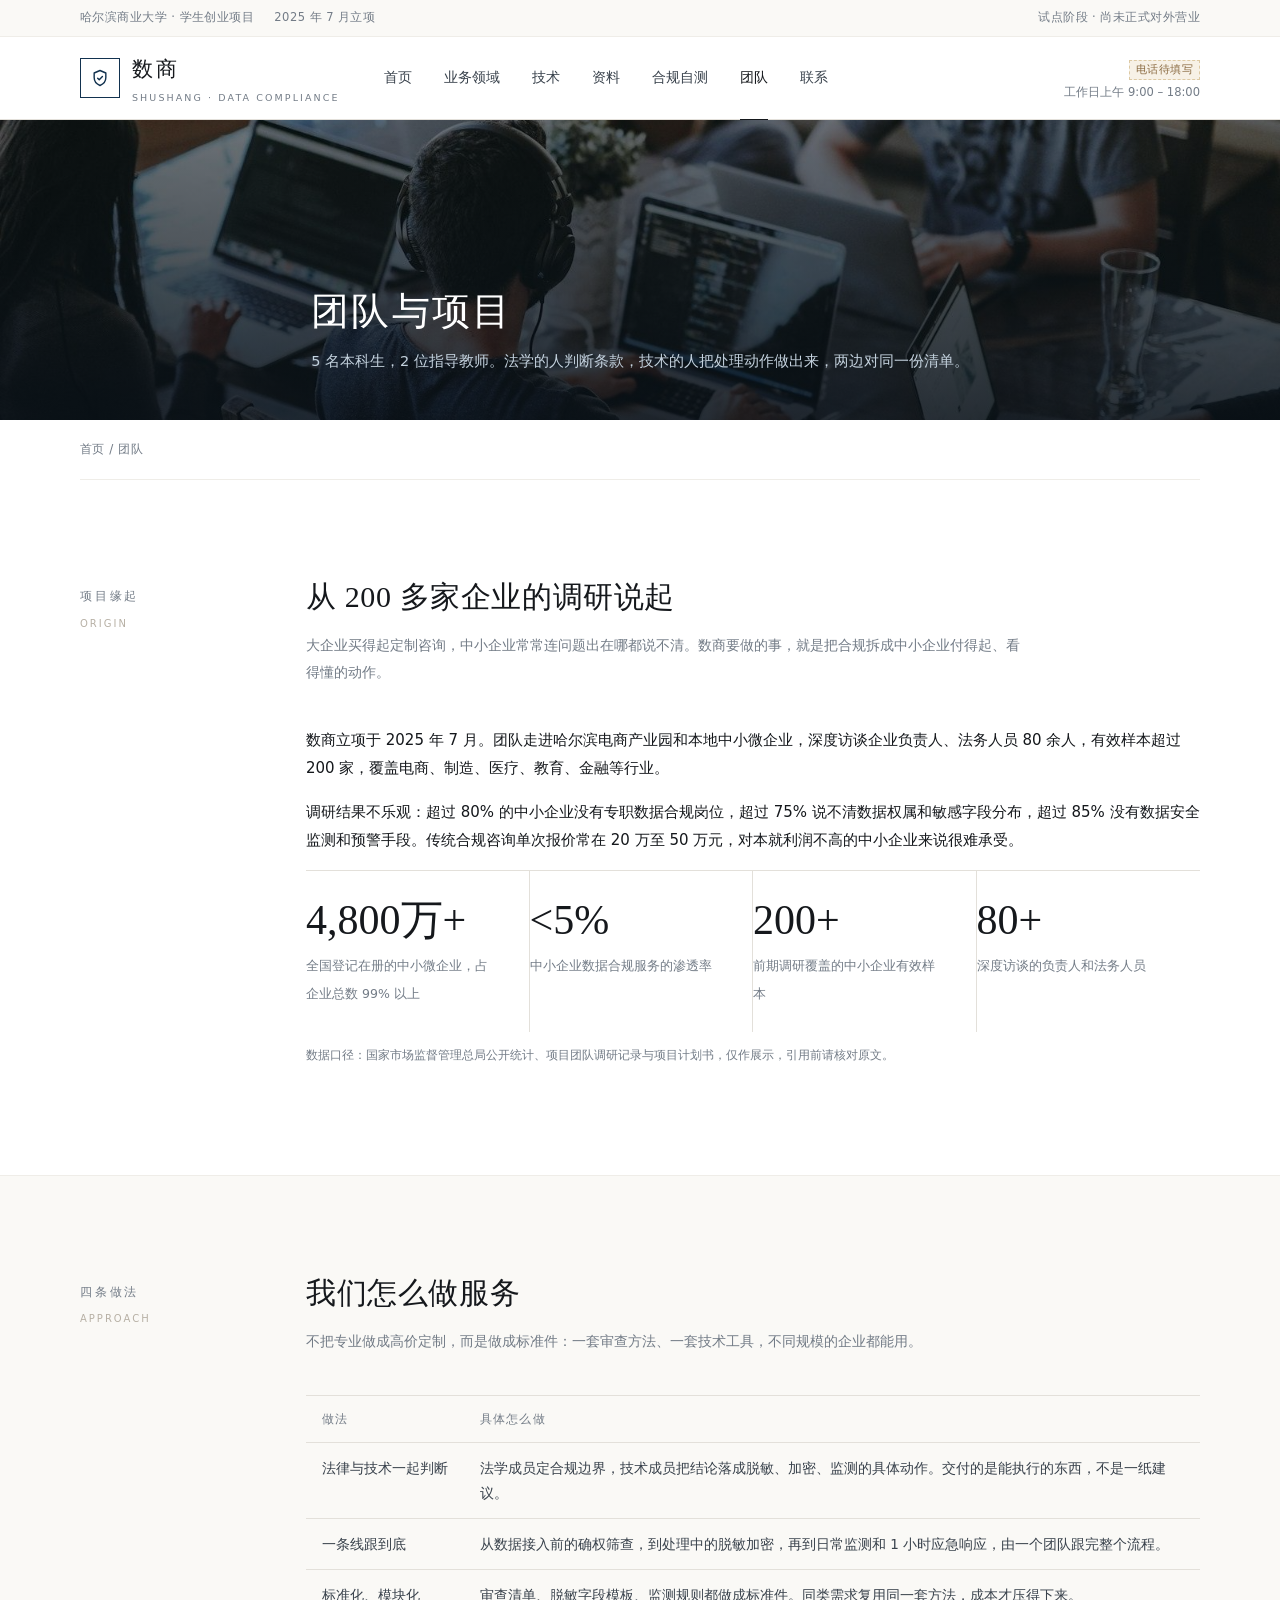
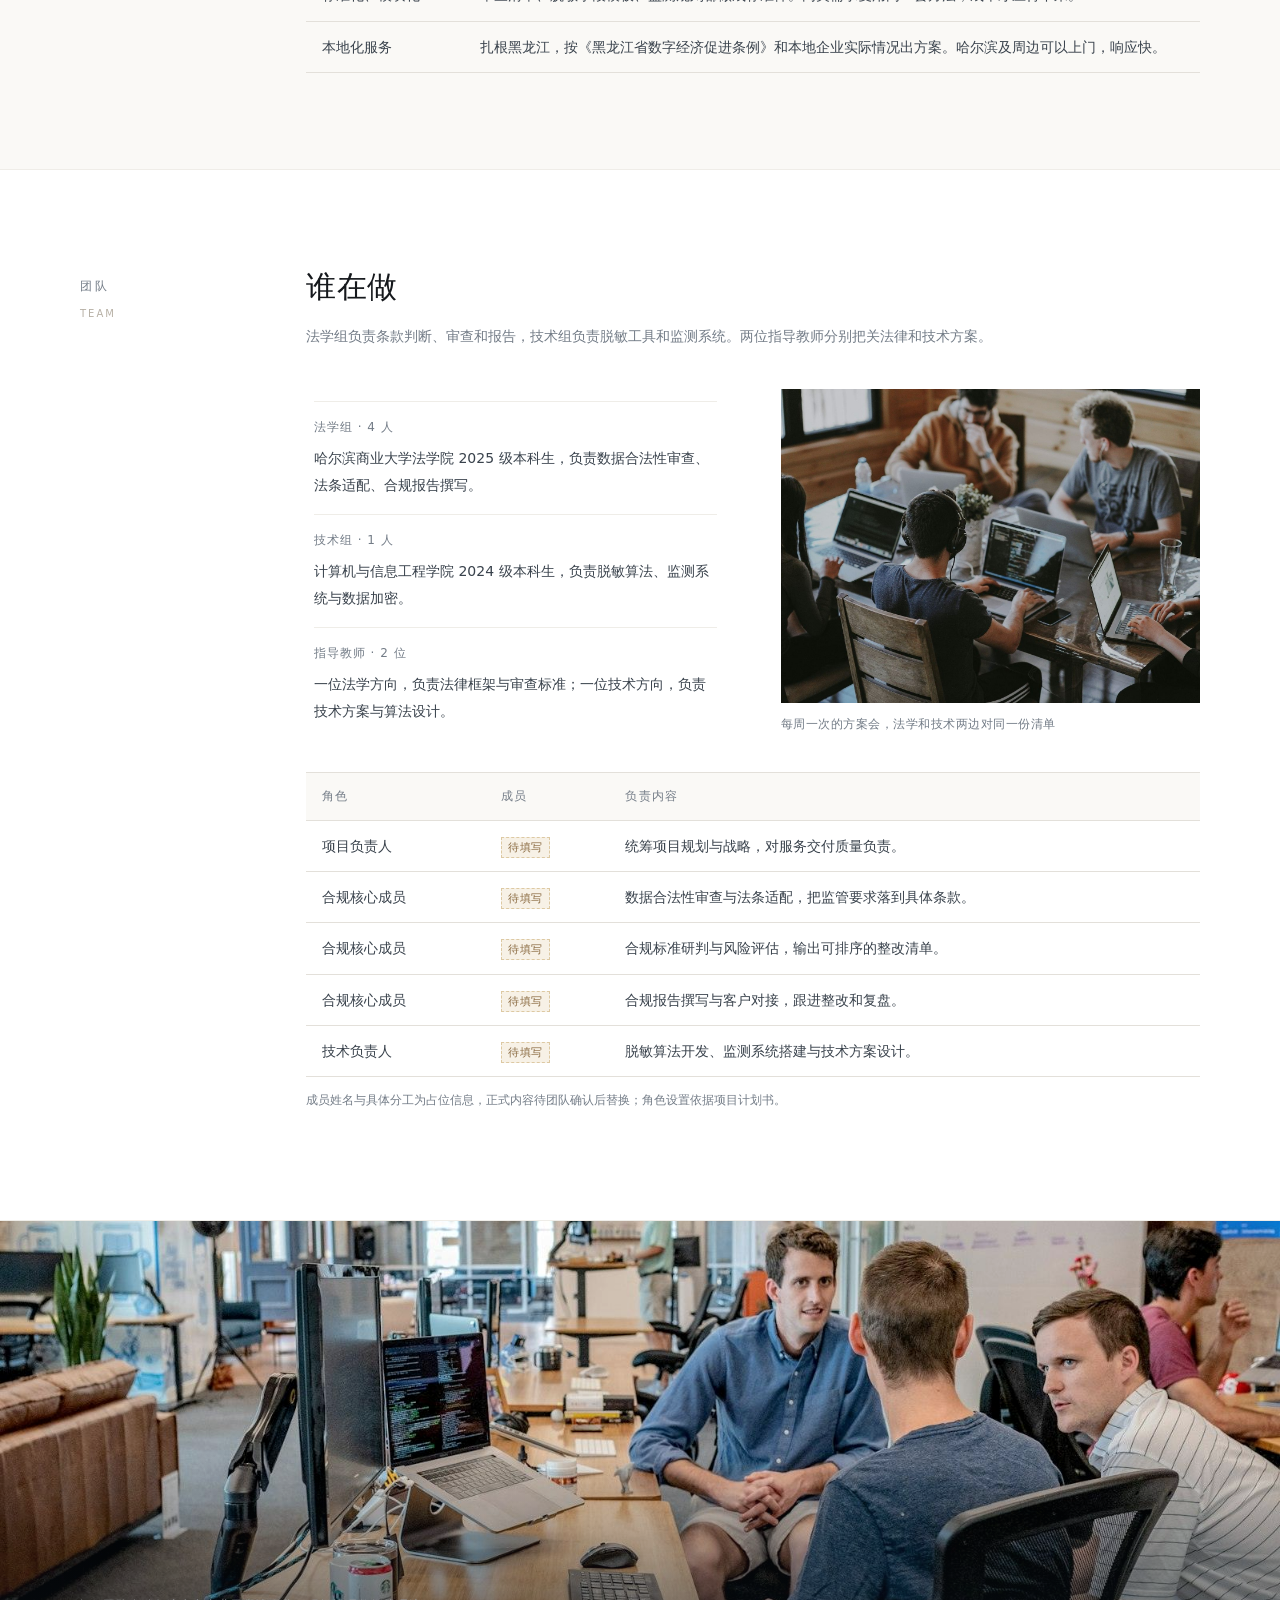
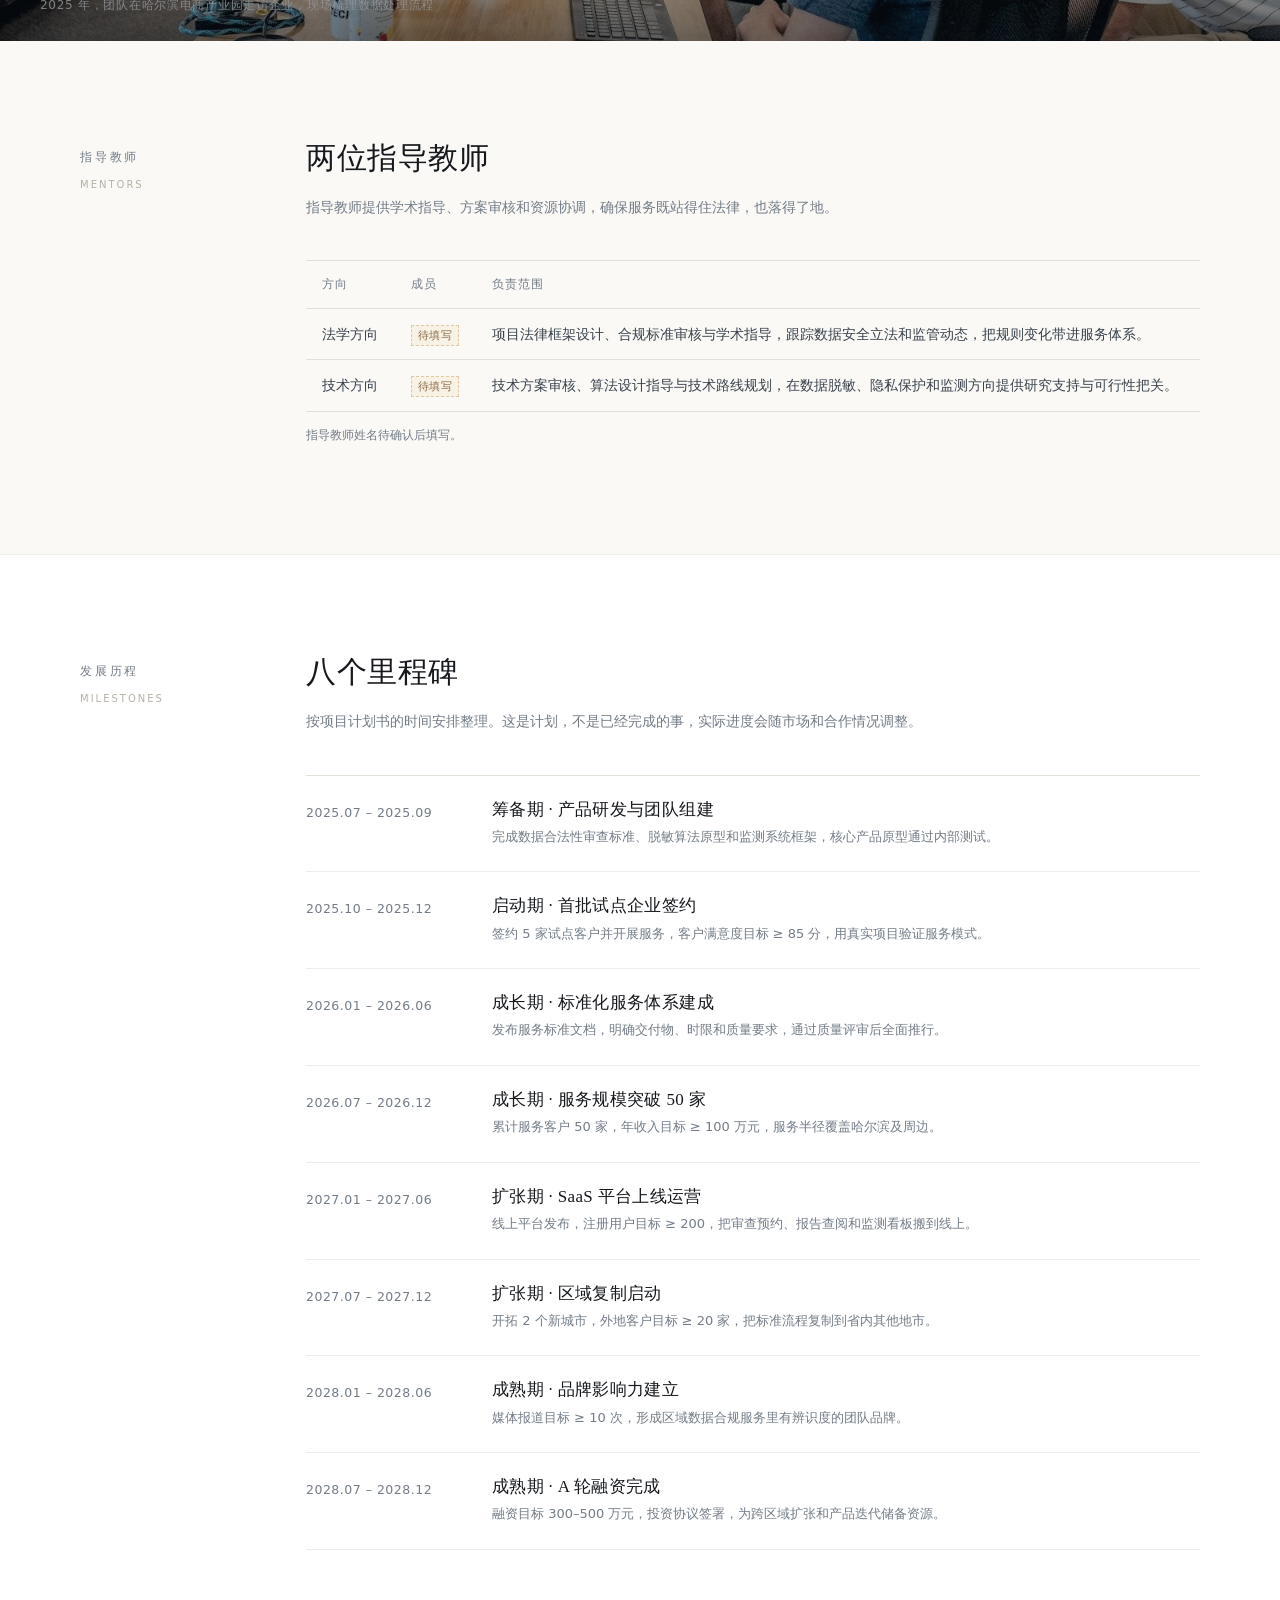
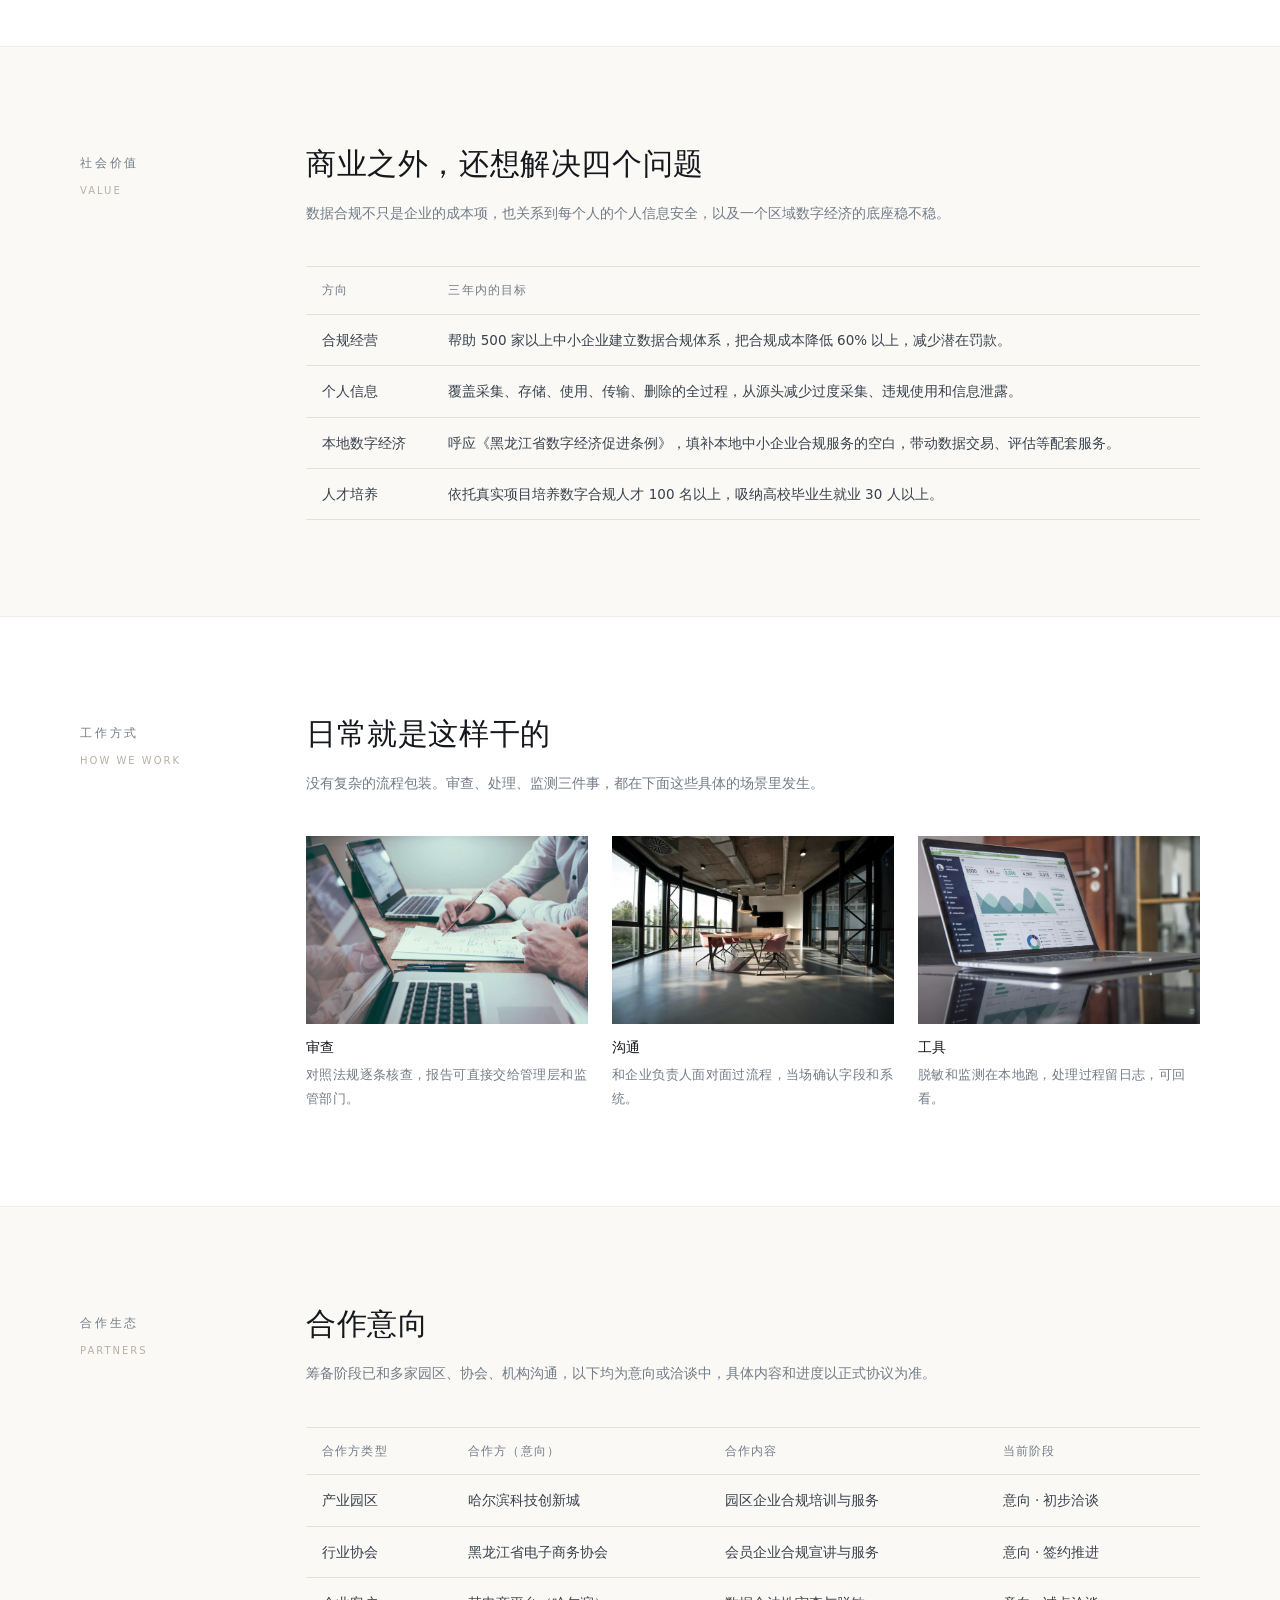
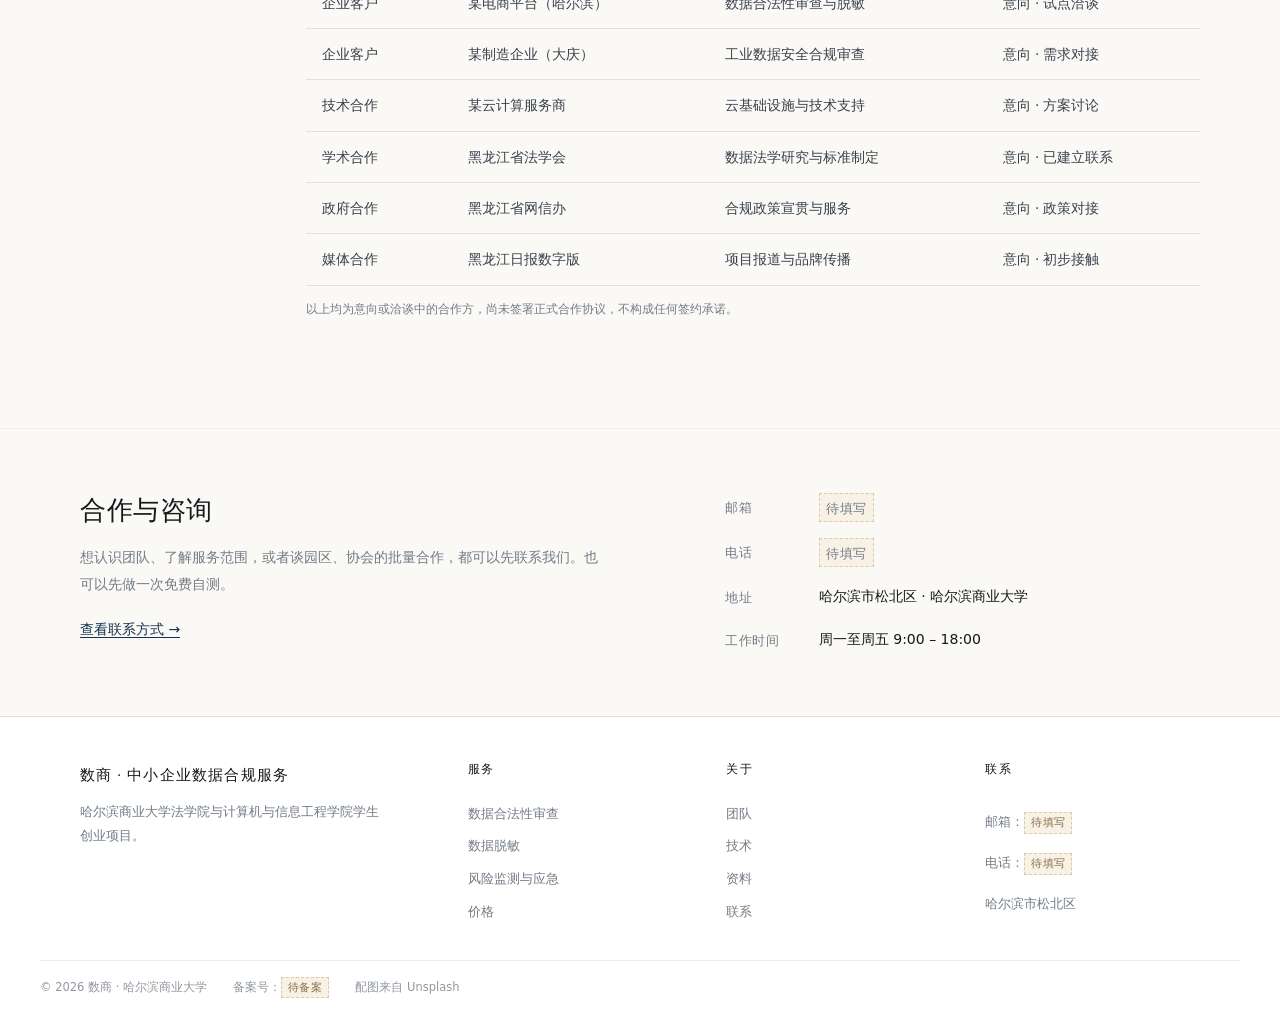
==== commit 5b4bb655: "content: final tweaks to about page" ====
--- a/about.html
+++ b/about.html
@@ -138,6 +138,18 @@
             </figure>
           </div>
 
+          <table class="data-table" style="margin-top:36px;">
+            <thead>
+              <tr><th>角色</th><th>成员</th><th>负责内容</th></tr>
+            </thead>
+            <tbody>
+              <tr><td>项目负责人</td><td><span class="ph">待填写</span></td><td>统筹项目规划与战略，对服务交付质量负责。</td></tr>
+              <tr><td>合规核心成员</td><td><span class="ph">待填写</span></td><td>数据合法性审查与法条适配，把监管要求落到具体条款。</td></tr>
+              <tr><td>合规核心成员</td><td><span class="ph">待填写</span></td><td>合规标准研判与风险评估，输出可排序的整改清单。</td></tr>
+              <tr><td>合规核心成员</td><td><span class="ph">待填写</span></td><td>合规报告撰写与客户对接，跟进整改和复盘。</td></tr>
+              <tr><td>技术负责人</td><td><span class="ph">待填写</span></td><td>脱敏算法开发、监测系统搭建与技术方案设计。</td></tr>
+            </tbody>
+          </table>
           <p class="table-note">成员姓名与具体分工为占位信息，正式内容待团队确认后替换；角色设置依据项目计划书。</p>
         </div>
       </div>
@@ -181,36 +193,36 @@
 
           <div class="roadmap">
             <div class="step">
-              <time>2025.07 – 2025.09 · 筹备期</time>
-              <div><h3>产品研发与团队组建</h3><p>完成数据合法性审查标准、脱敏算法原型和监测系统框架，核心产品原型通过内部测试。</p></div>
-            </div>
-            <div class="step">
-              <time>2025.10 – 2025.12 · 启动期</time>
-              <div><h3>首批试点企业签约</h3><p>签约 5 家试点客户并开展服务，客户满意度目标 ≥ 85 分，用真实项目验证服务模式。</p></div>
-            </div>
-            <div class="step">
-              <time>2026.01 – 2026.06 · 成长期</time>
-              <div><h3>标准化服务体系建成</h3><p>发布服务标准文档，明确交付物、时限和质量要求，通过质量评审后全面推行。</p></div>
-            </div>
-            <div class="step">
-              <time>2026.07 – 2026.12 · 成长期</time>
-              <div><h3>服务规模突破 50 家</h3><p>累计服务客户 50 家，年收入目标 ≥ 100 万元，服务半径覆盖哈尔滨及周边。</p></div>
-            </div>
-            <div class="step">
-              <time>2027.01 – 2027.06 · 扩张期</time>
-              <div><h3>SaaS 平台上线运营</h3><p>线上平台发布，注册用户目标 ≥ 200，把审查预约、报告查阅和监测看板搬到线上。</p></div>
-            </div>
-            <div class="step">
-              <time>2027.07 – 2027.12 · 扩张期</time>
-              <div><h3>区域复制启动</h3><p>开拓 2 个新城市，外地客户目标 ≥ 20 家，把标准流程复制到省内其他地市。</p></div>
-            </div>
-            <div class="step">
-              <time>2028.01 – 2028.06 · 成熟期</time>
-              <div><h3>品牌影响力建立</h3><p>媒体报道目标 ≥ 10 次，形成区域数据合规服务里有辨识度的团队品牌。</p></div>
-            </div>
-            <div class="step">
-              <time>2028.07 – 2028.12 · 成熟期</time>
-              <div><h3>A 轮融资完成</h3><p>融资目标 300–500 万元，投资协议签署，为跨区域扩张和产品迭代储备资源。</p></div>
+              <time>2025.07 – 2025.09</time>
+              <div><h3>筹备期 · 产品研发与团队组建</h3><p>完成数据合法性审查标准、脱敏算法原型和监测系统框架，核心产品原型通过内部测试。</p></div>
+            </div>
+            <div class="step">
+              <time>2025.10 – 2025.12</time>
+              <div><h3>启动期 · 首批试点企业签约</h3><p>签约 5 家试点客户并开展服务，客户满意度目标 ≥ 85 分，用真实项目验证服务模式。</p></div>
+            </div>
+            <div class="step">
+              <time>2026.01 – 2026.06</time>
+              <div><h3>成长期 · 标准化服务体系建成</h3><p>发布服务标准文档，明确交付物、时限和质量要求，通过质量评审后全面推行。</p></div>
+            </div>
+            <div class="step">
+              <time>2026.07 – 2026.12</time>
+              <div><h3>成长期 · 服务规模突破 50 家</h3><p>累计服务客户 50 家，年收入目标 ≥ 100 万元，服务半径覆盖哈尔滨及周边。</p></div>
+            </div>
+            <div class="step">
+              <time>2027.01 – 2027.06</time>
+              <div><h3>扩张期 · SaaS 平台上线运营</h3><p>线上平台发布，注册用户目标 ≥ 200，把审查预约、报告查阅和监测看板搬到线上。</p></div>
+            </div>
+            <div class="step">
+              <time>2027.07 – 2027.12</time>
+              <div><h3>扩张期 · 区域复制启动</h3><p>开拓 2 个新城市，外地客户目标 ≥ 20 家，把标准流程复制到省内其他地市。</p></div>
+            </div>
+            <div class="step">
+              <time>2028.01 – 2028.06</time>
+              <div><h3>成熟期 · 品牌影响力建立</h3><p>媒体报道目标 ≥ 10 次，形成区域数据合规服务里有辨识度的团队品牌。</p></div>
+            </div>
+            <div class="step">
+              <time>2028.07 – 2028.12</time>
+              <div><h3>成熟期 · A 轮融资完成</h3><p>融资目标 300–500 万元，投资协议签署，为跨区域扩张和产品迭代储备资源。</p></div>
             </div>
           </div>
         </div>
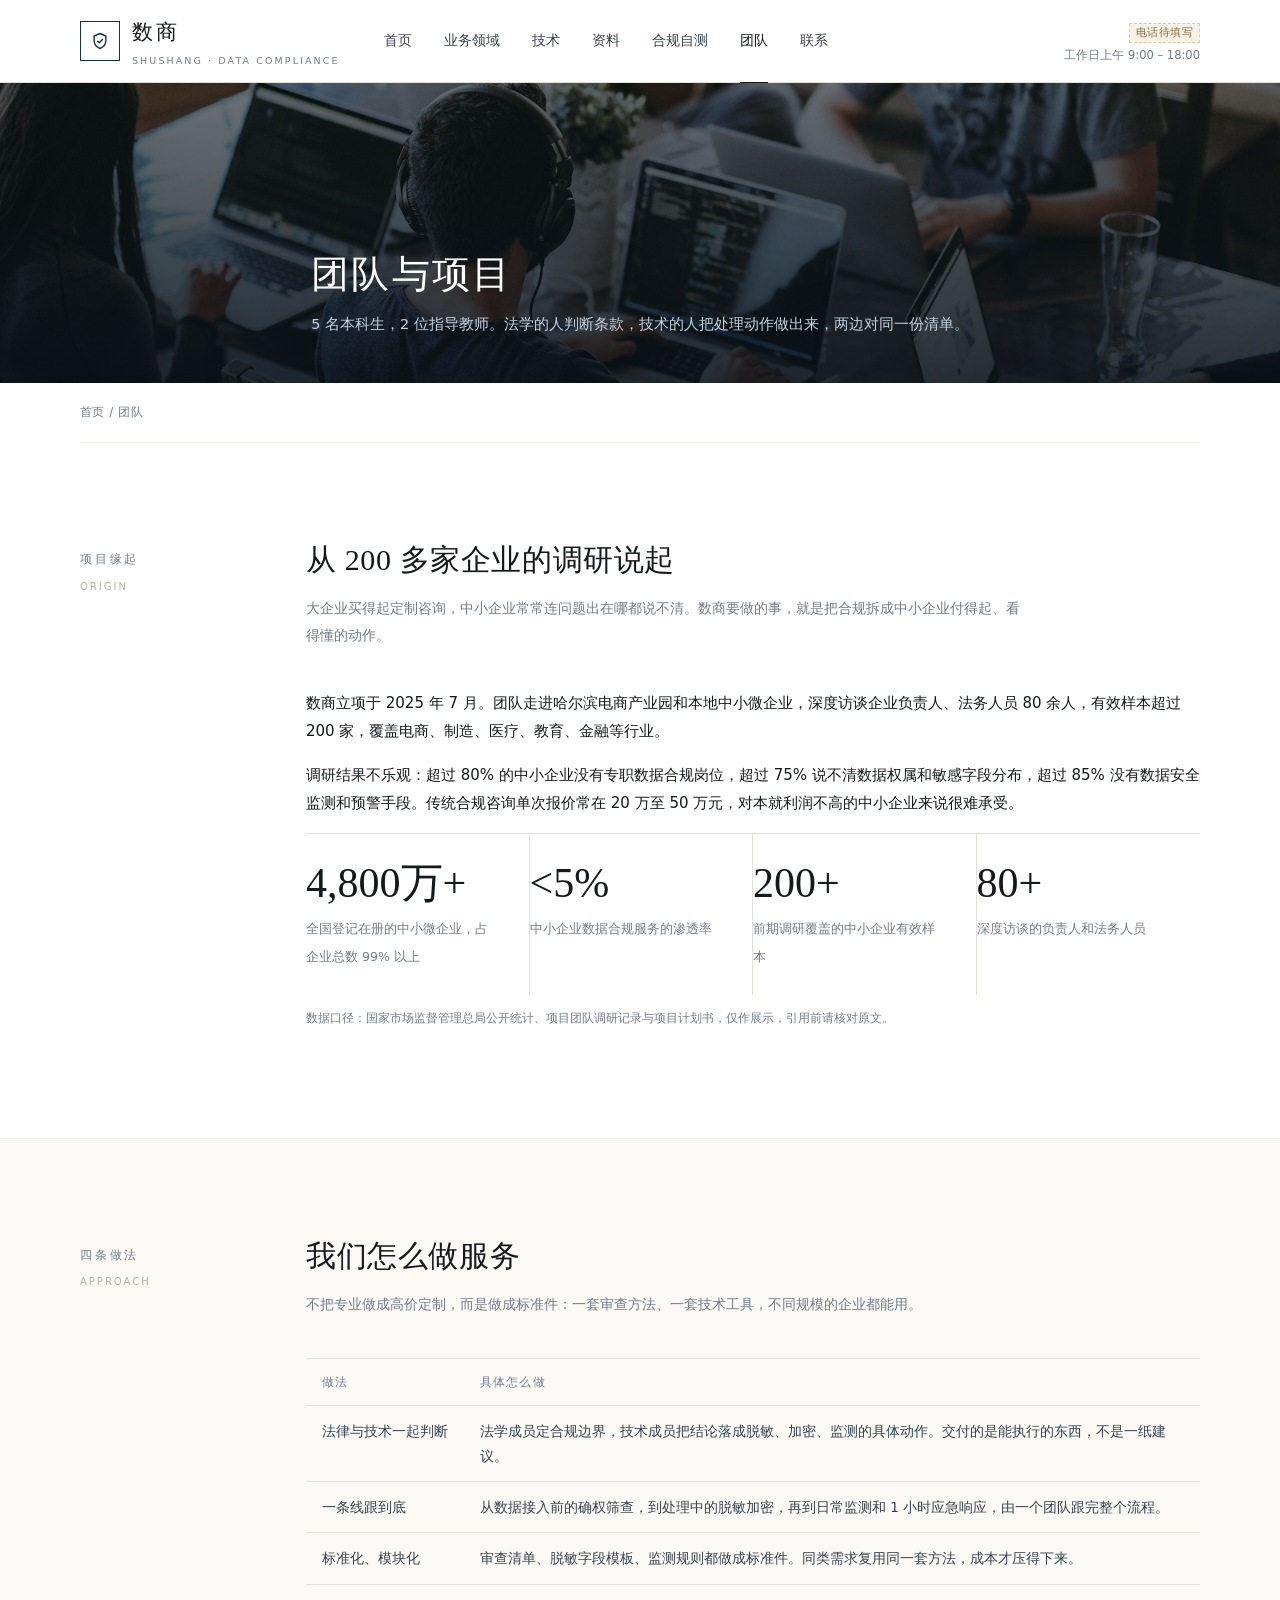
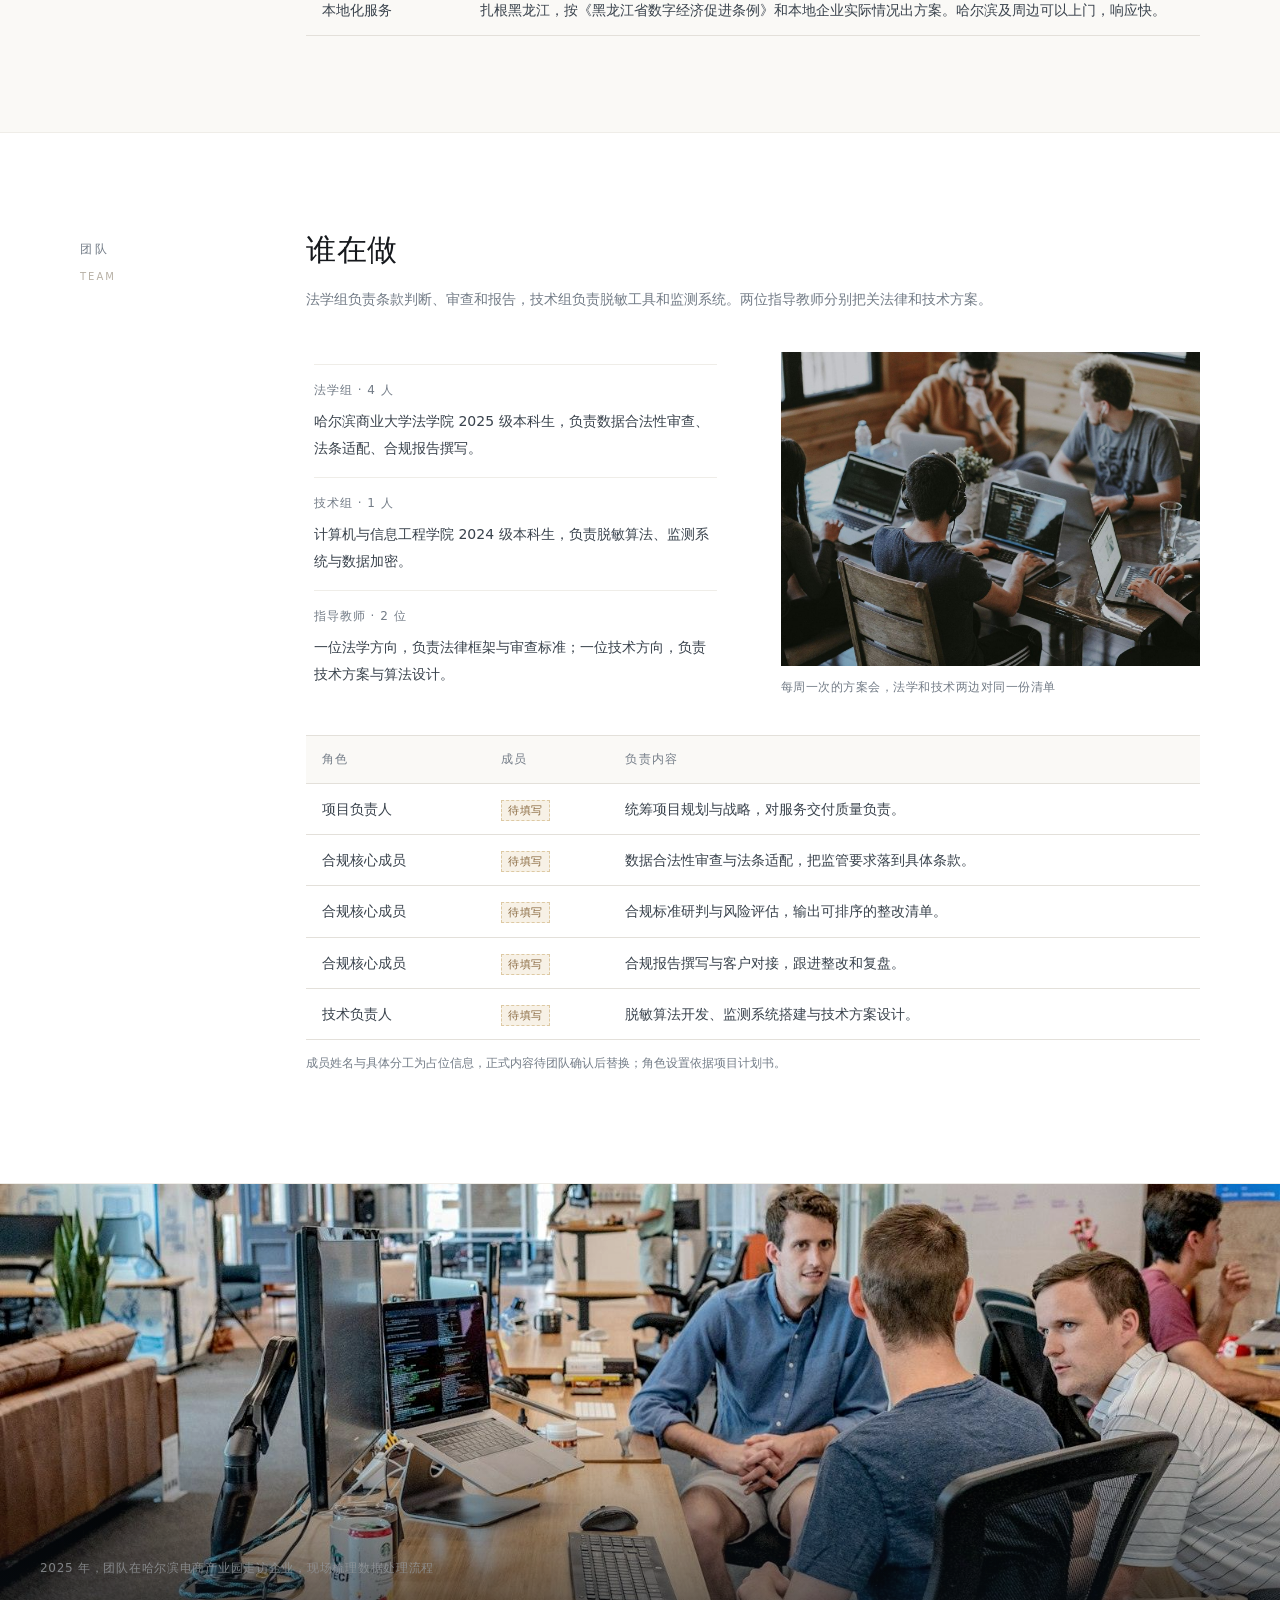
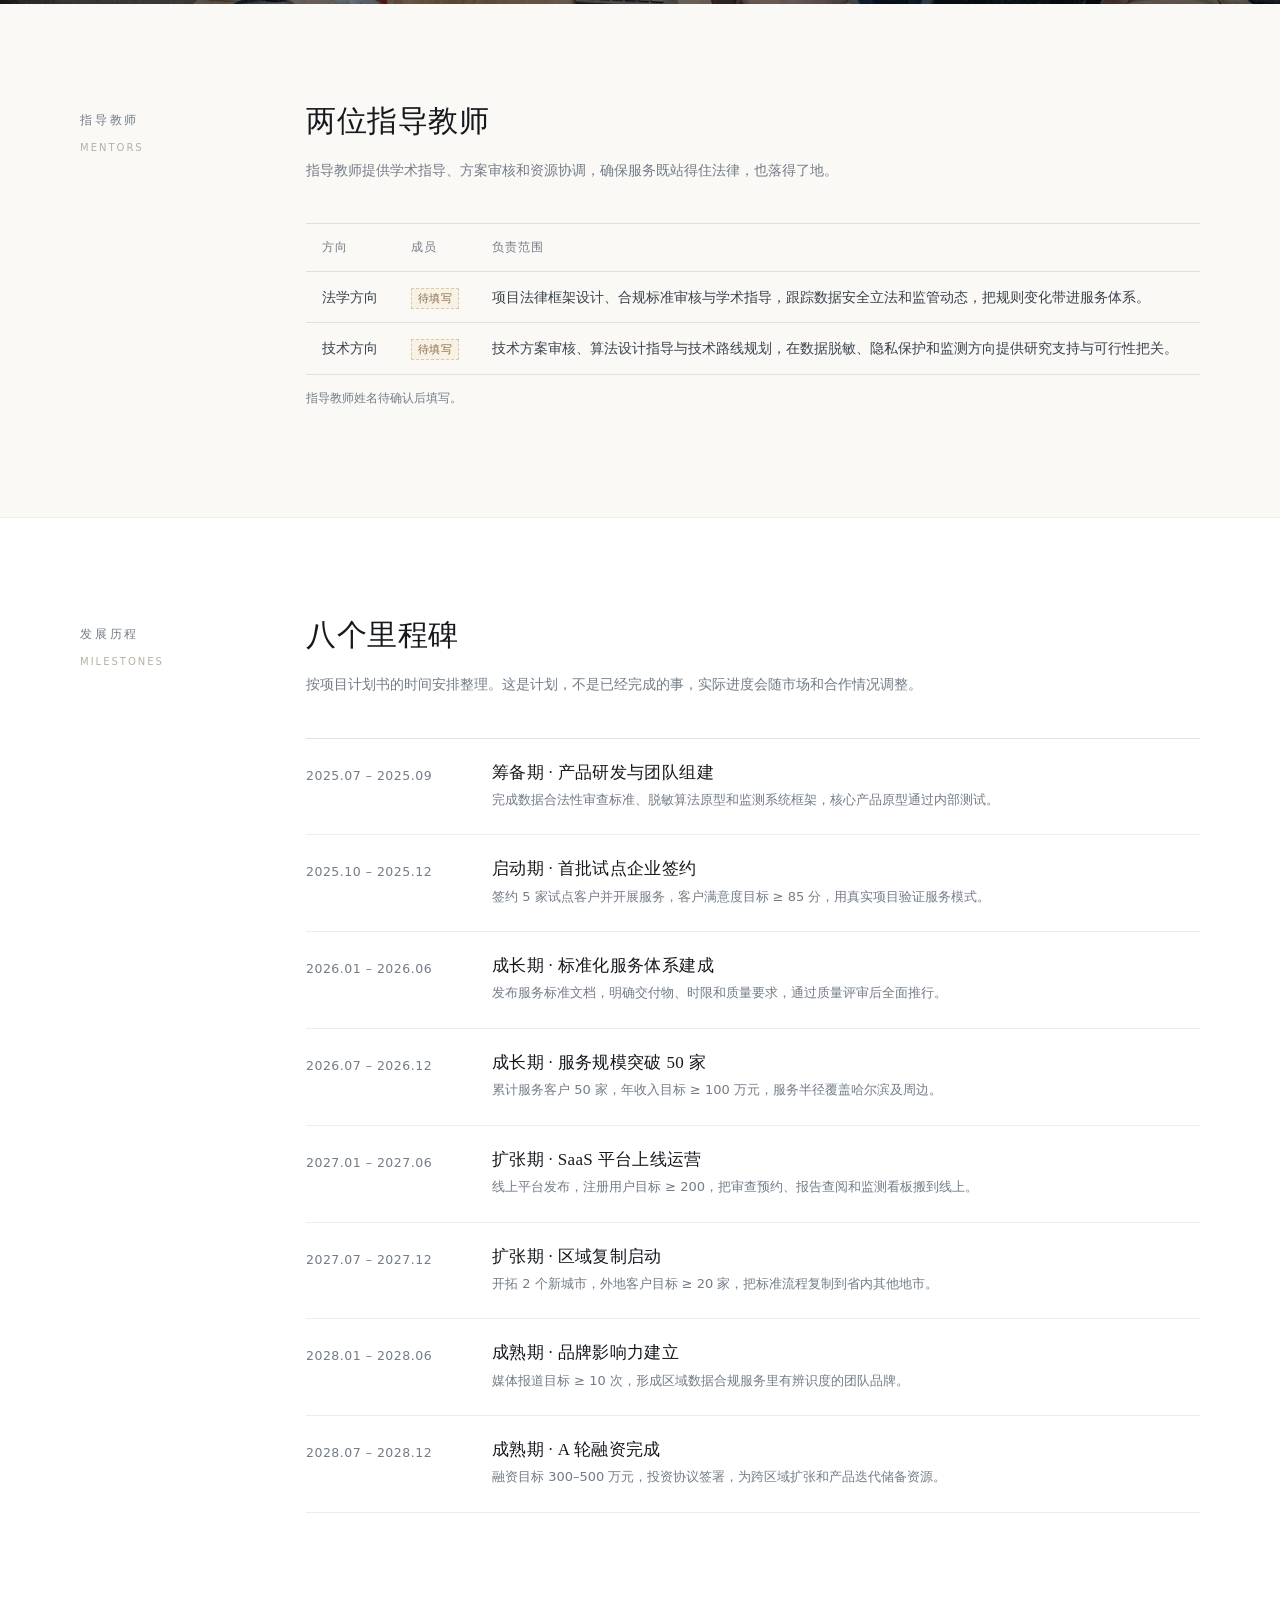
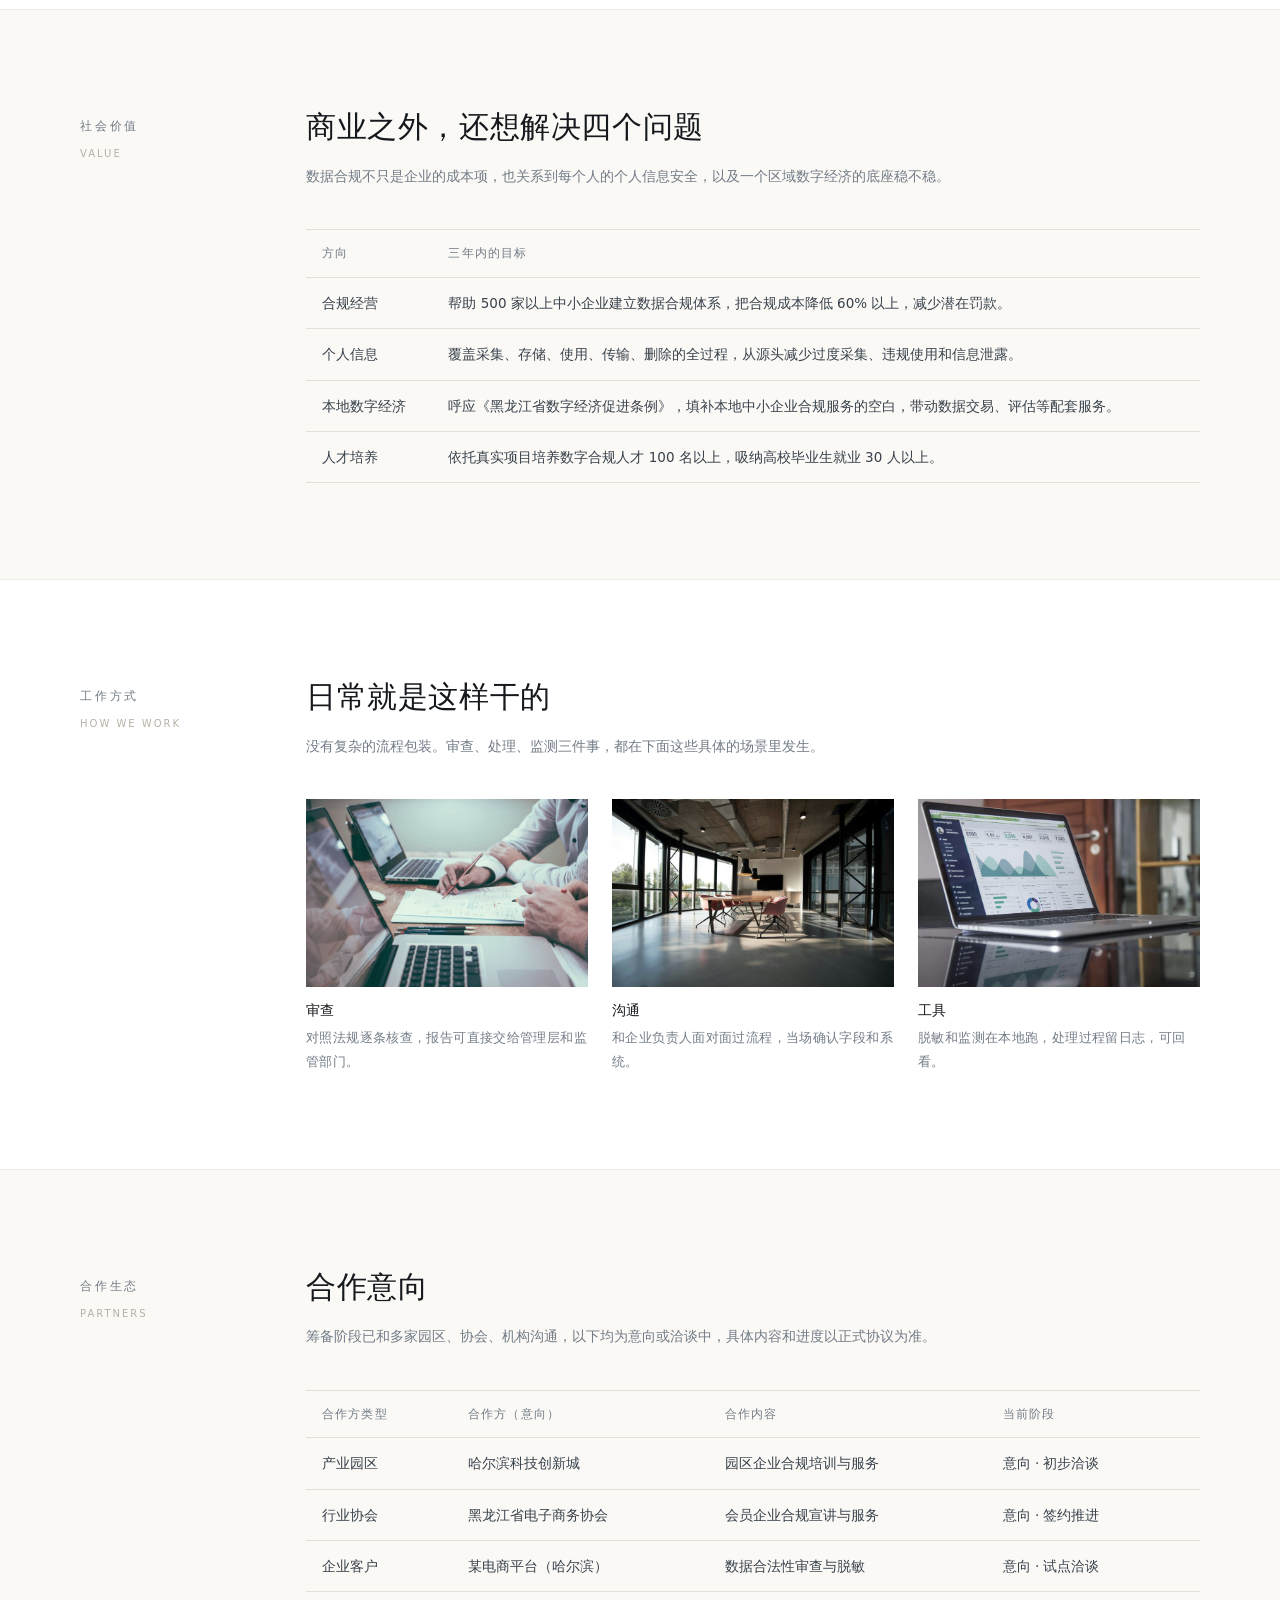
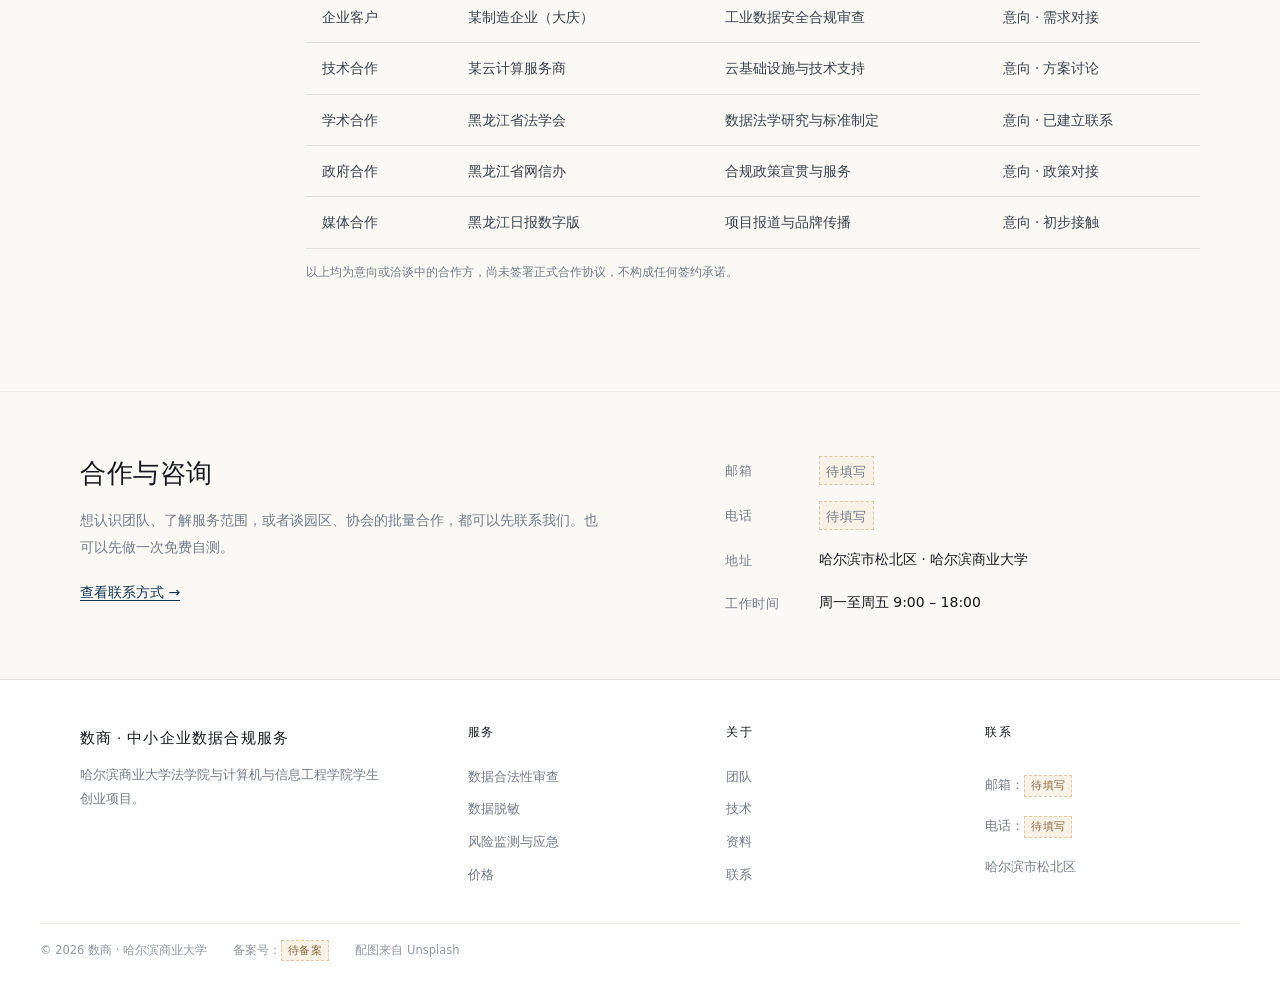
==== commit 506b56f1: "layout: remove top utility bar" ====
--- a/about.html
+++ b/about.html
@@ -9,16 +9,6 @@
   <link rel="stylesheet" href="assets/css/editorial.css">
 </head>
 <body>
-
-  <div class="util">
-    <div class="wrap">
-      <div class="left">
-        <span>哈尔滨商业大学 · 学生创业项目</span>
-        <span>2025 年 7 月立项</span>
-      </div>
-      <div class="right">试点阶段 · 尚未正式对外营业</div>
-    </div>
-  </div>
 
   <header class="masthead">
     <div class="wrap">
